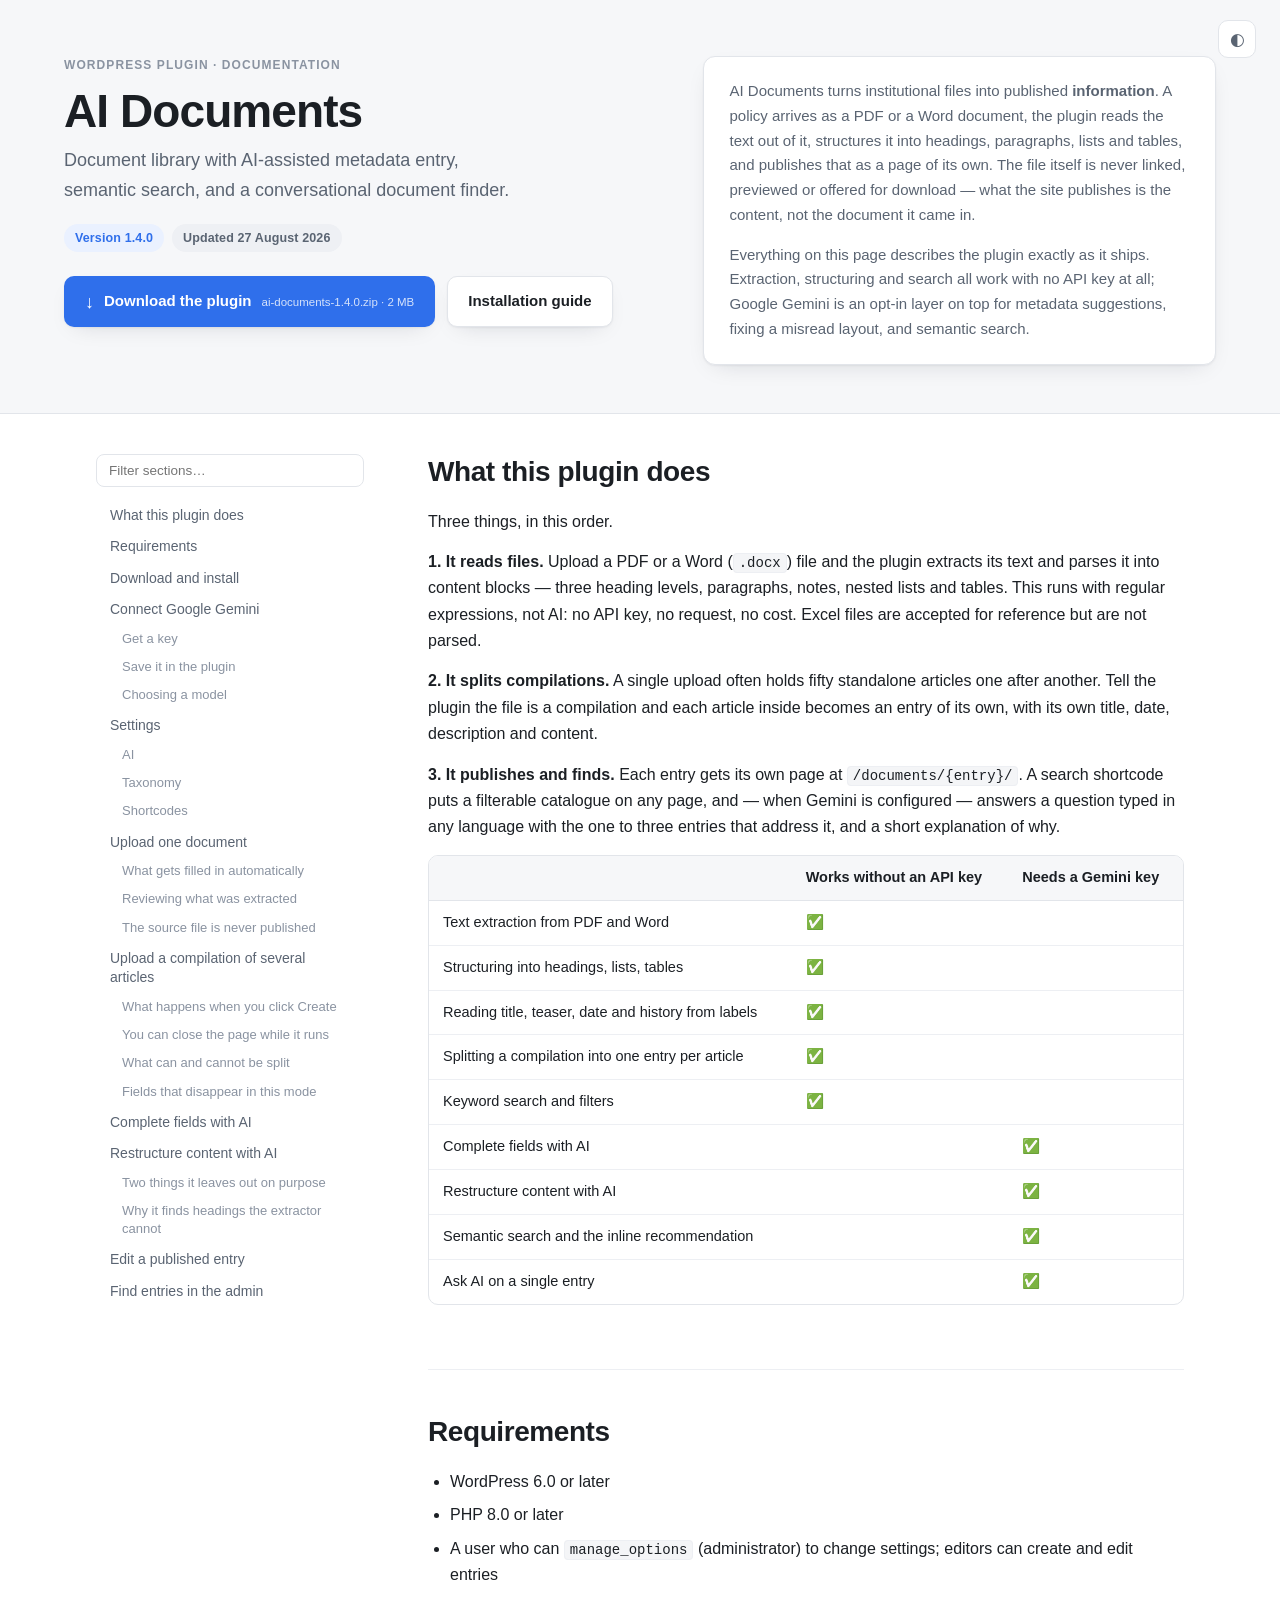
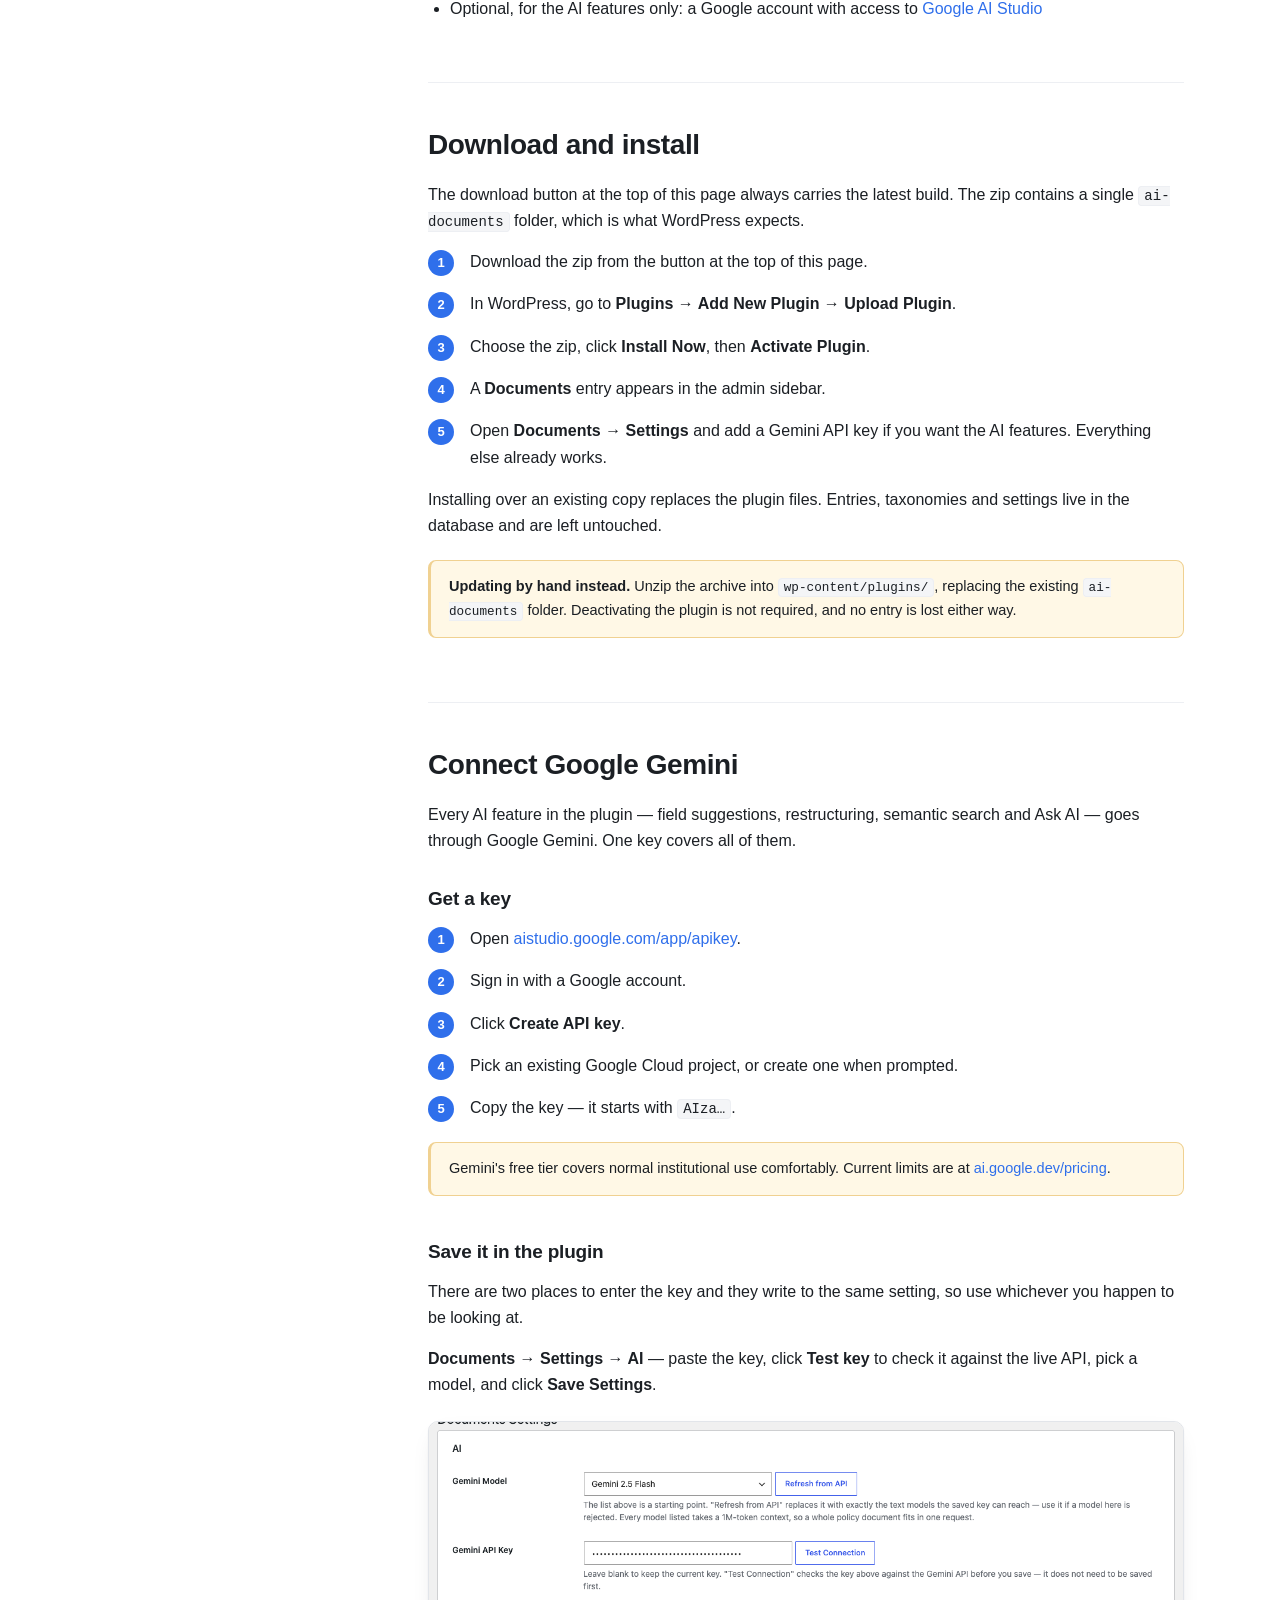
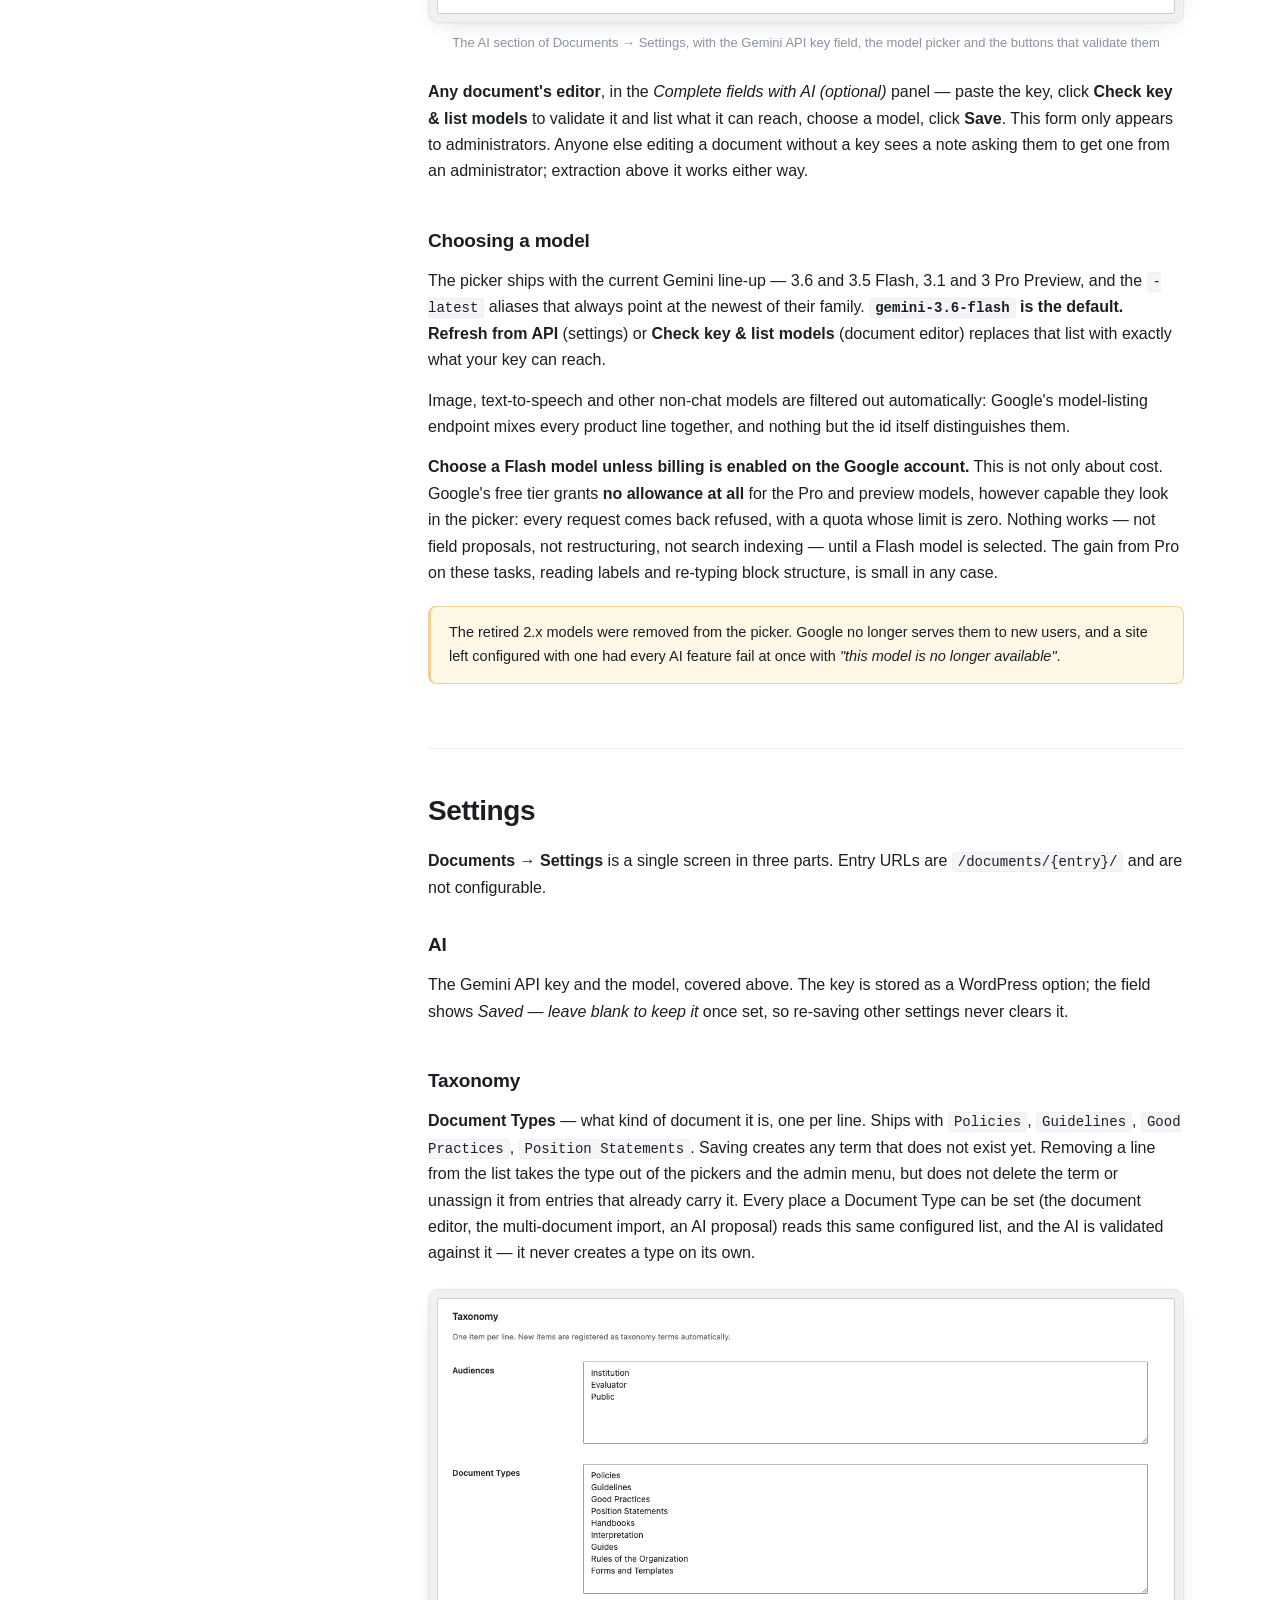
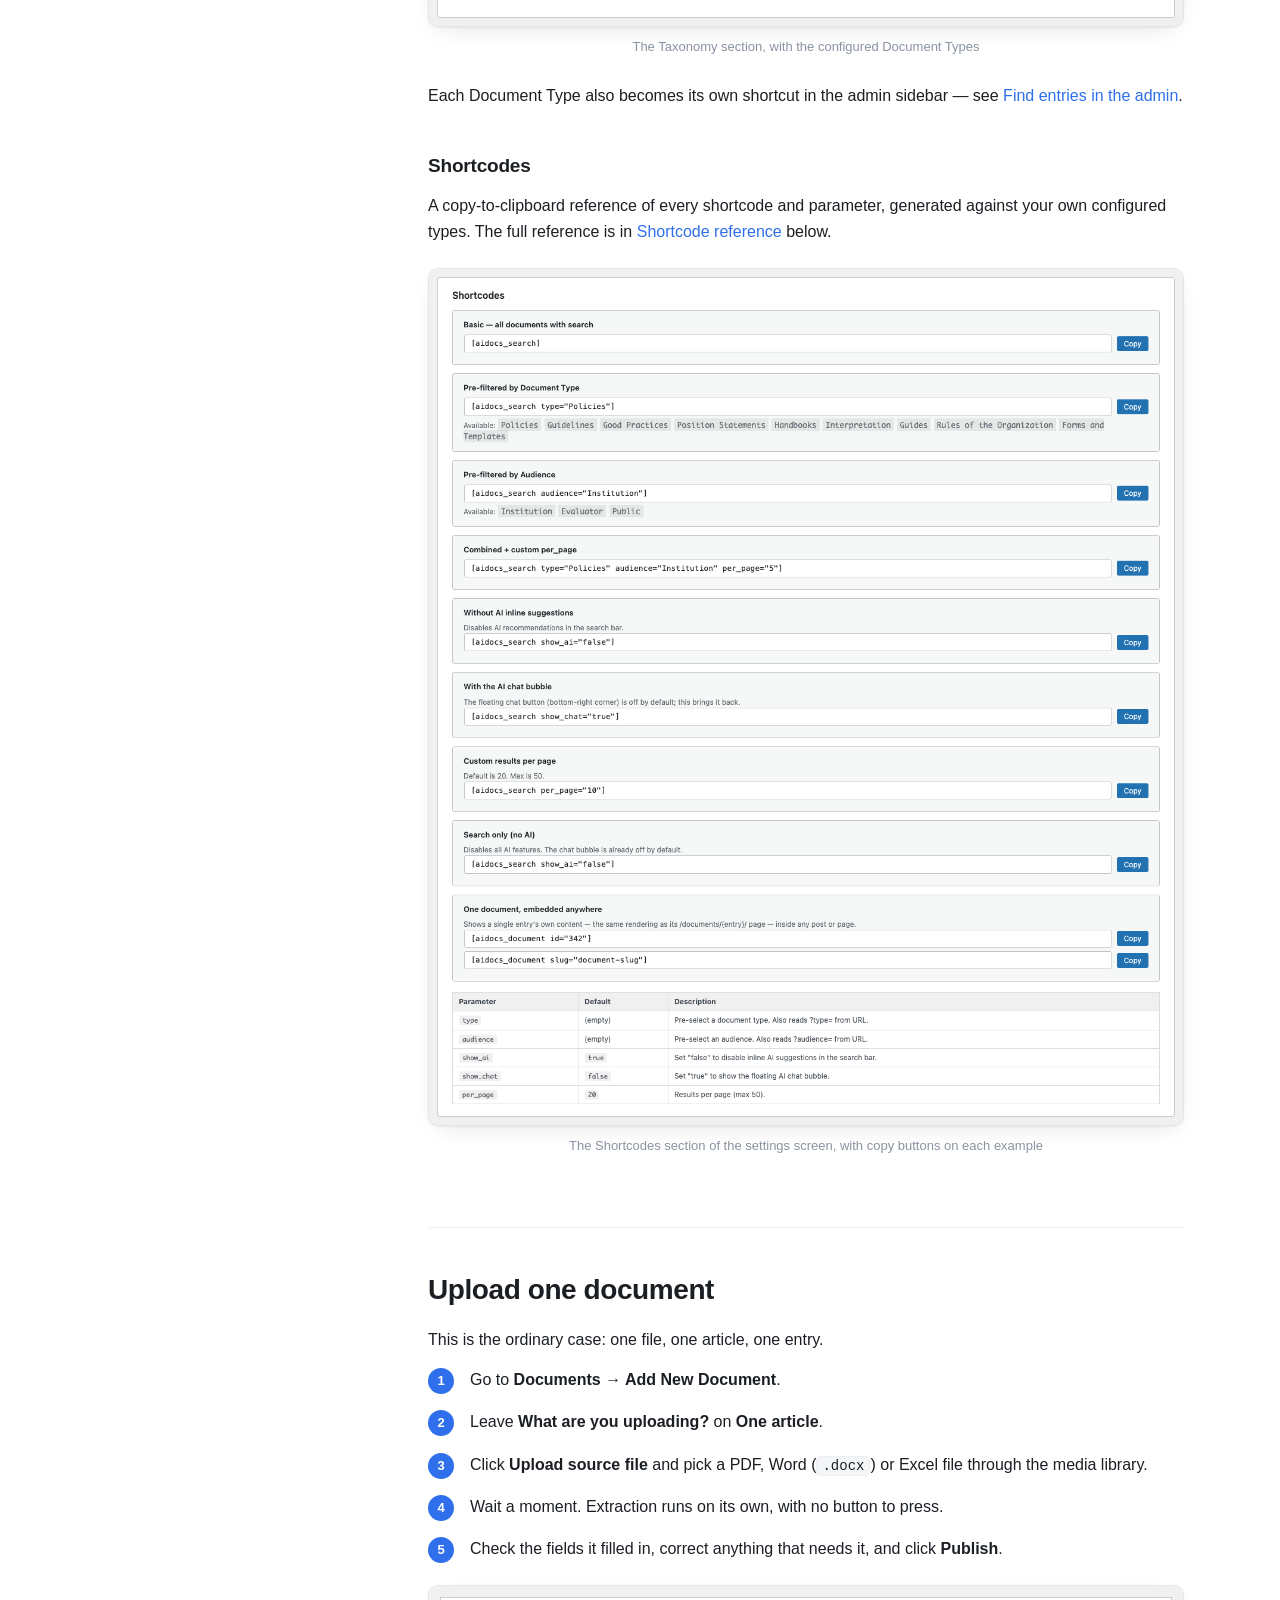
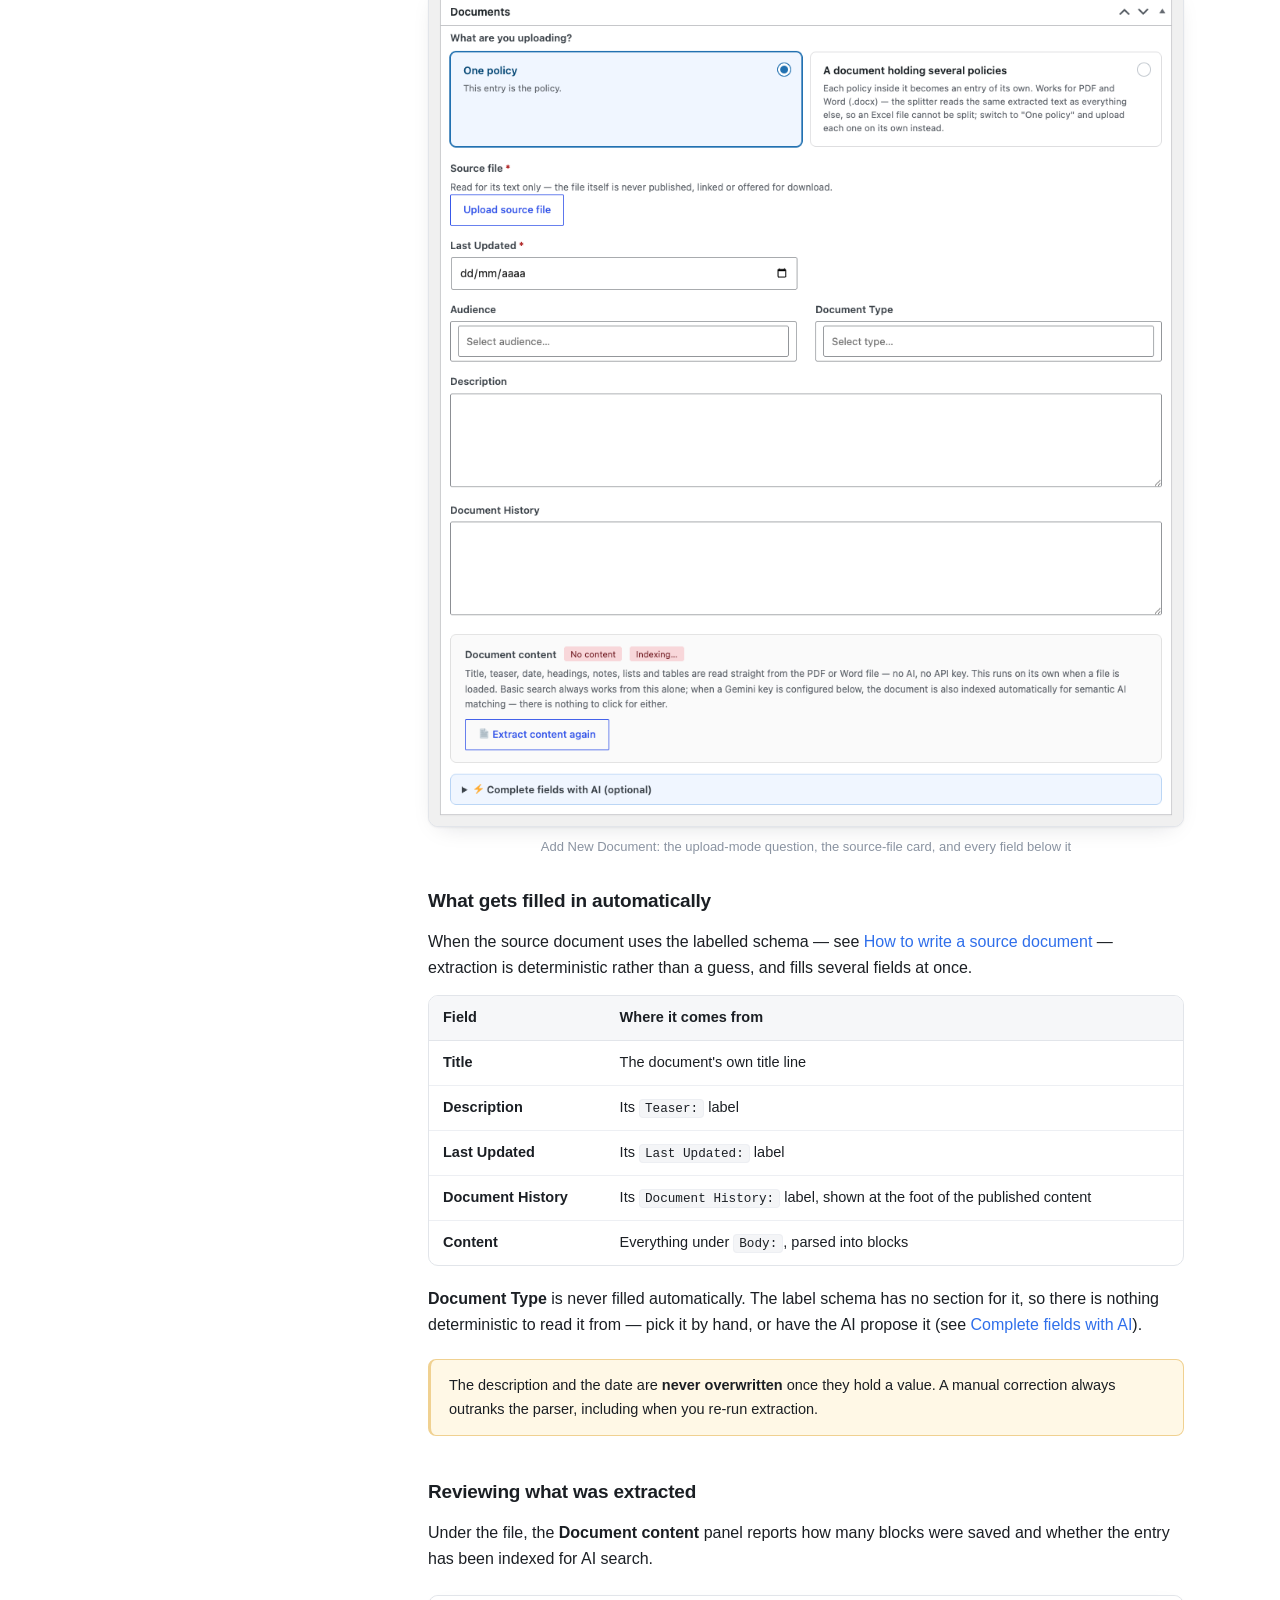
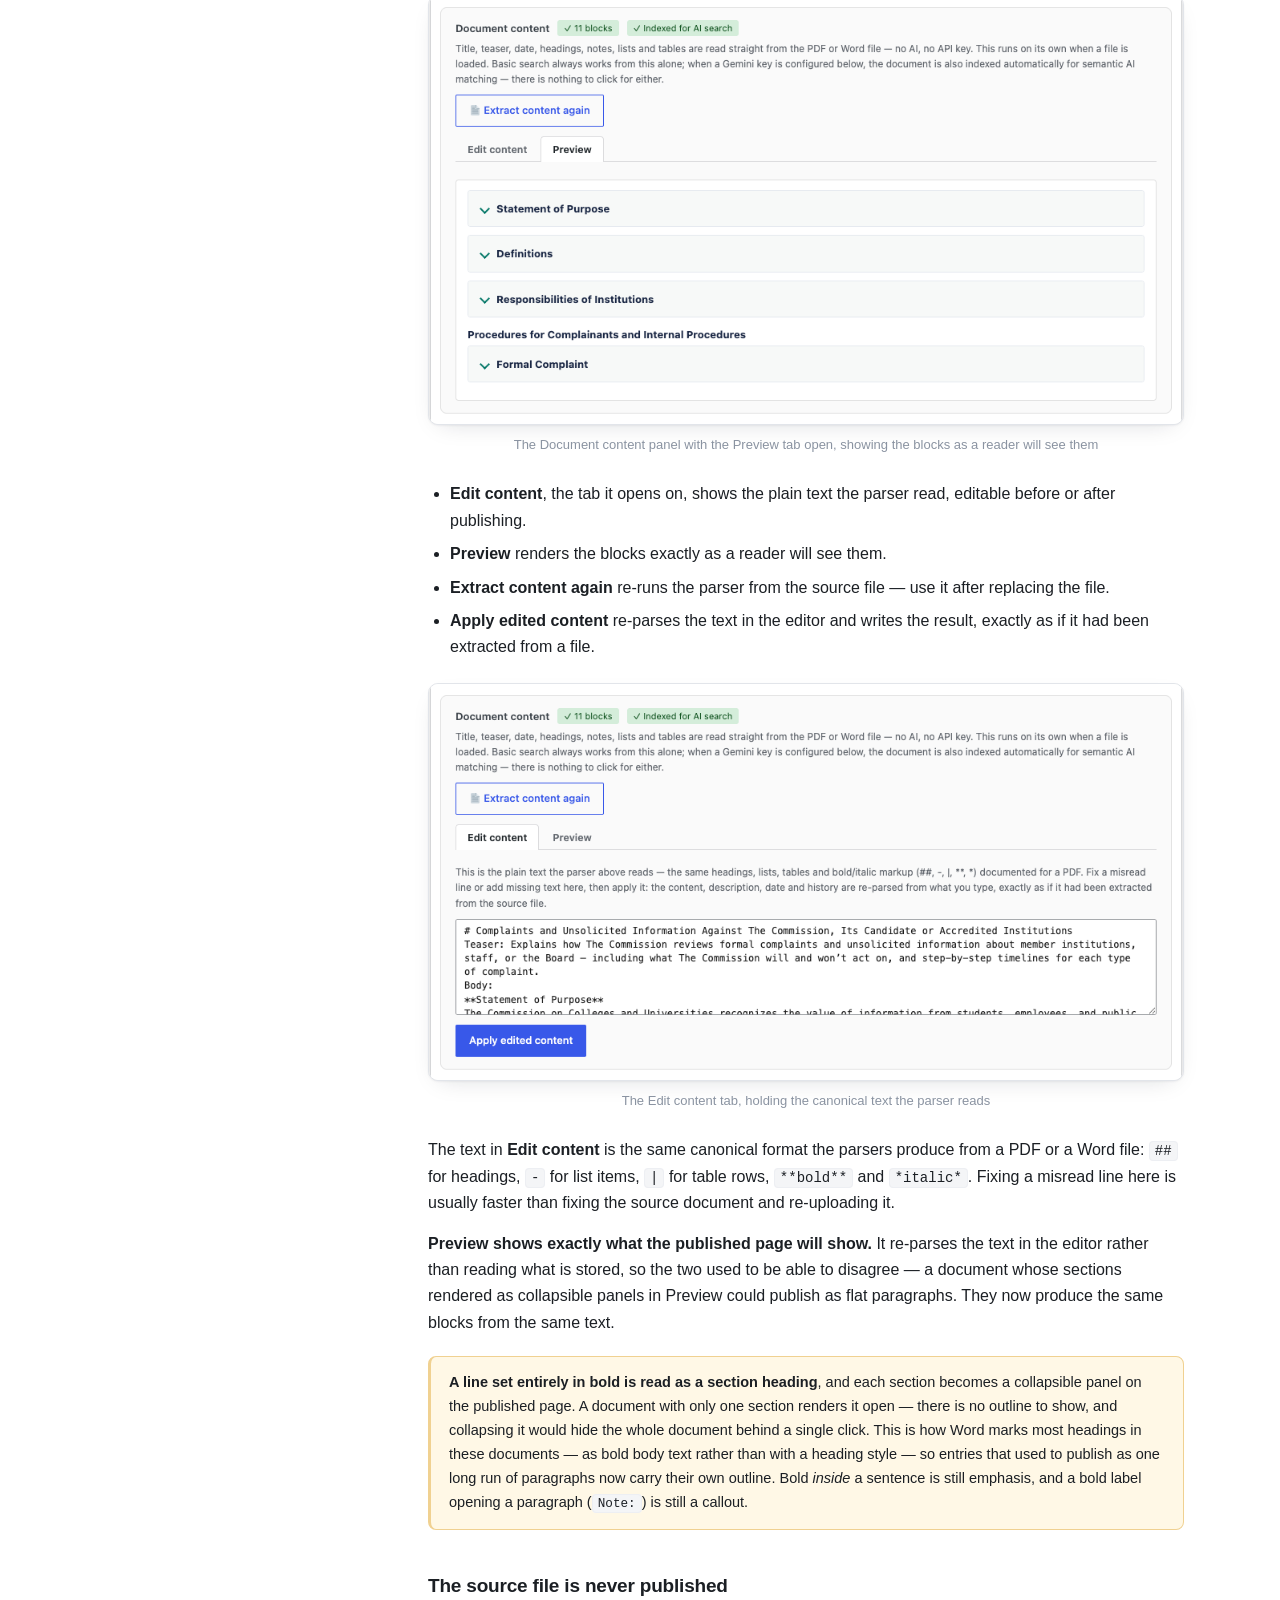
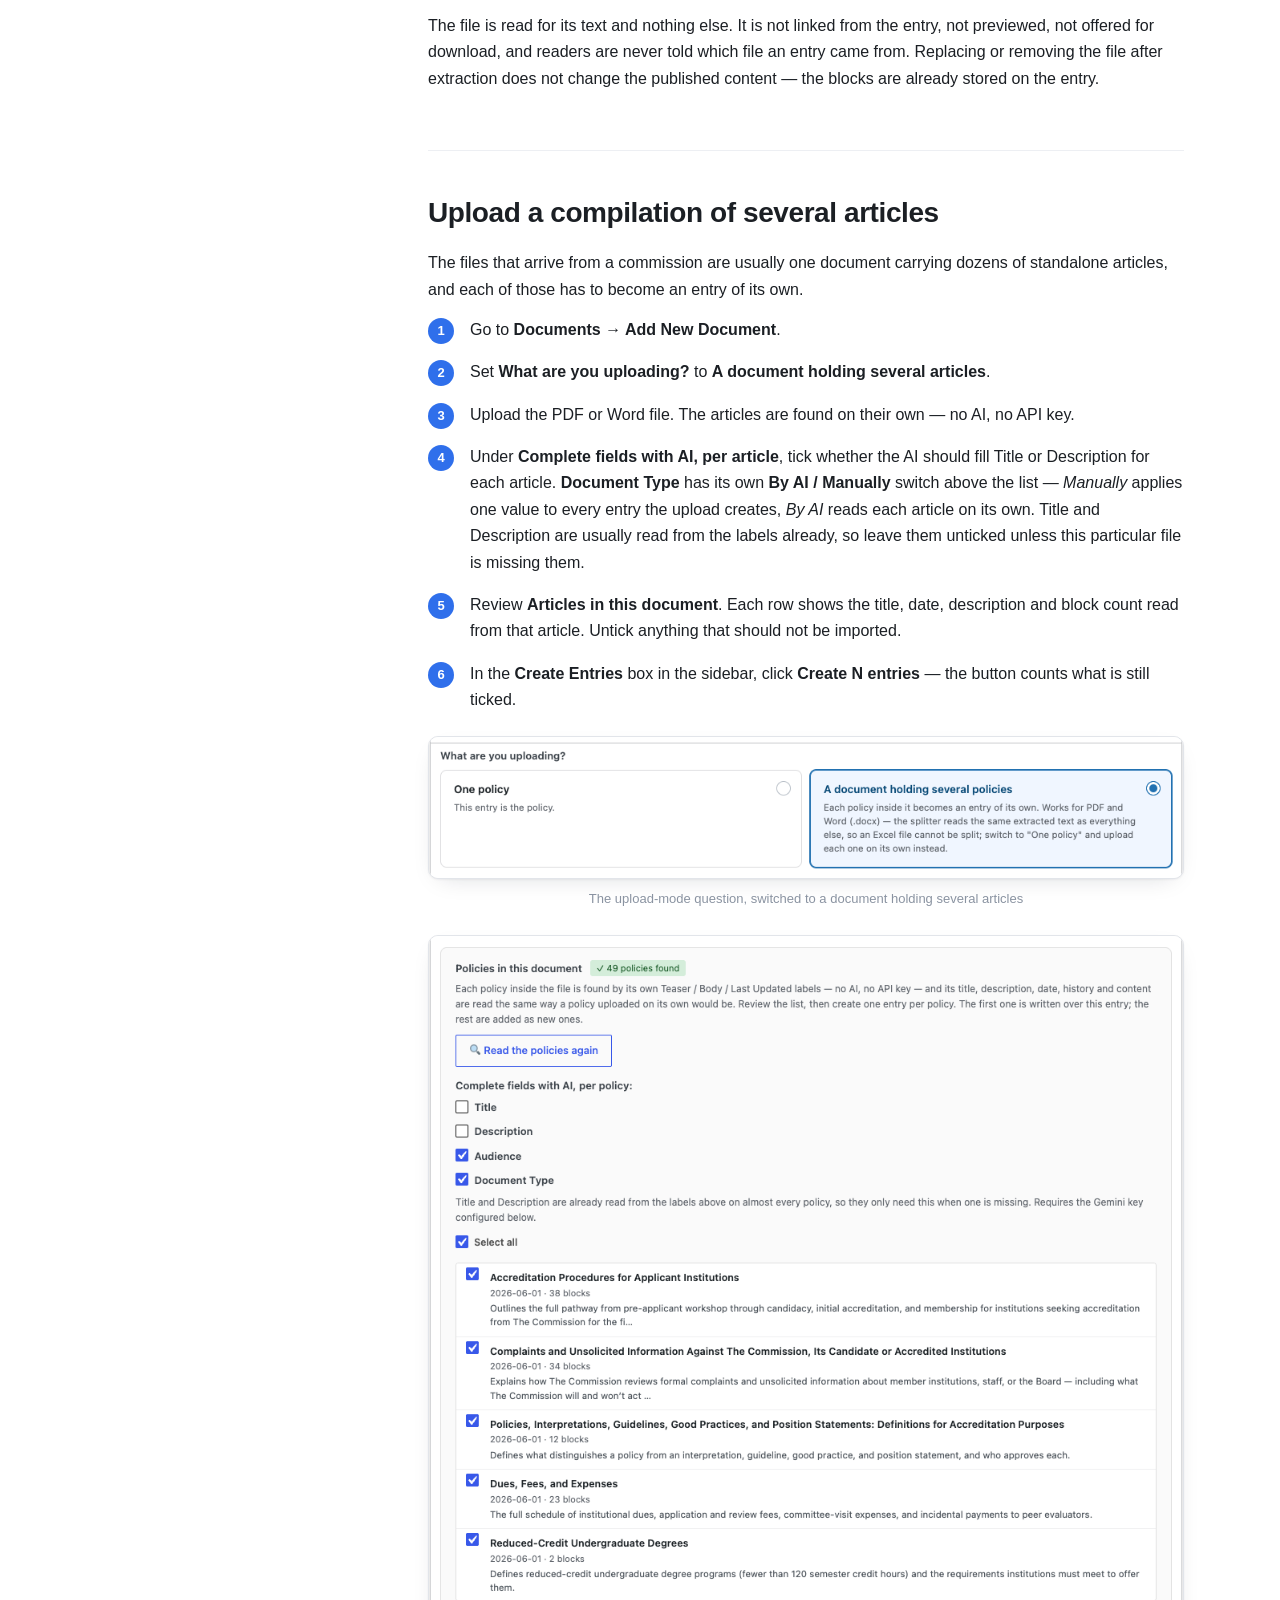
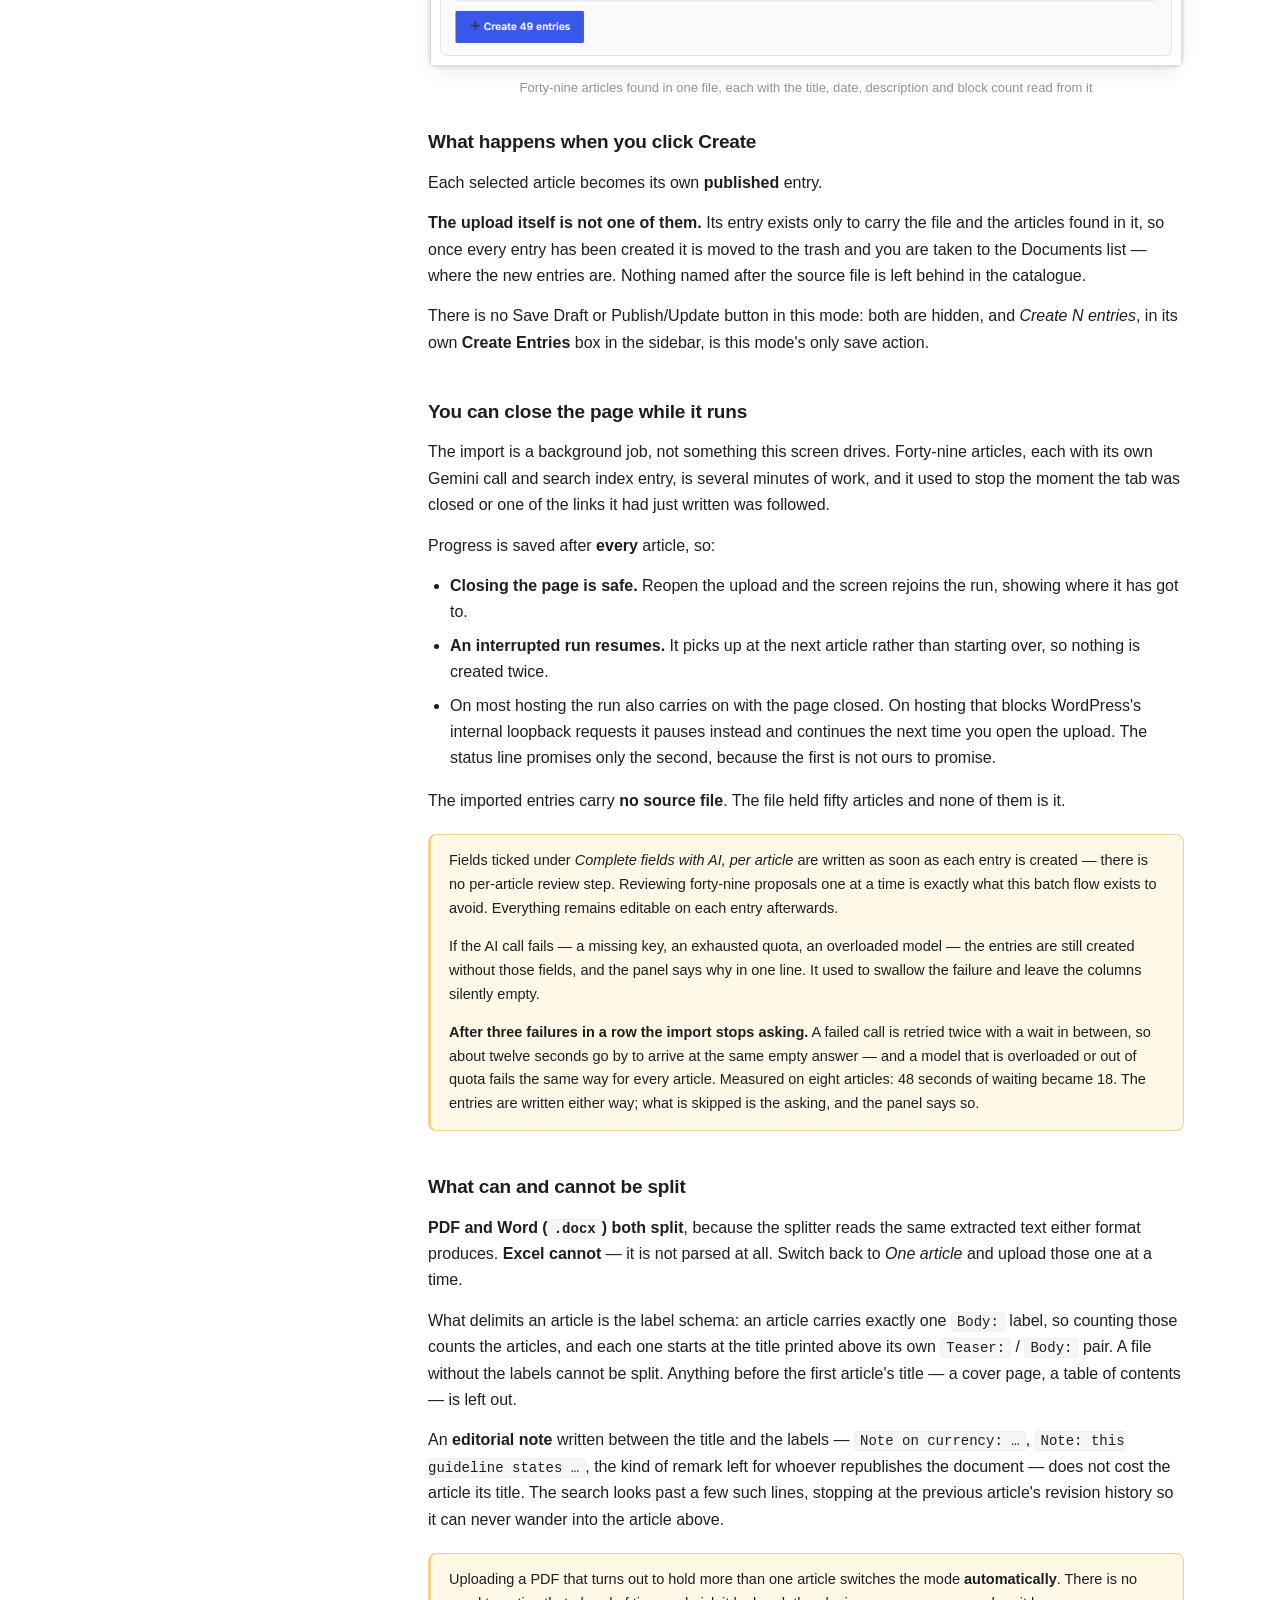
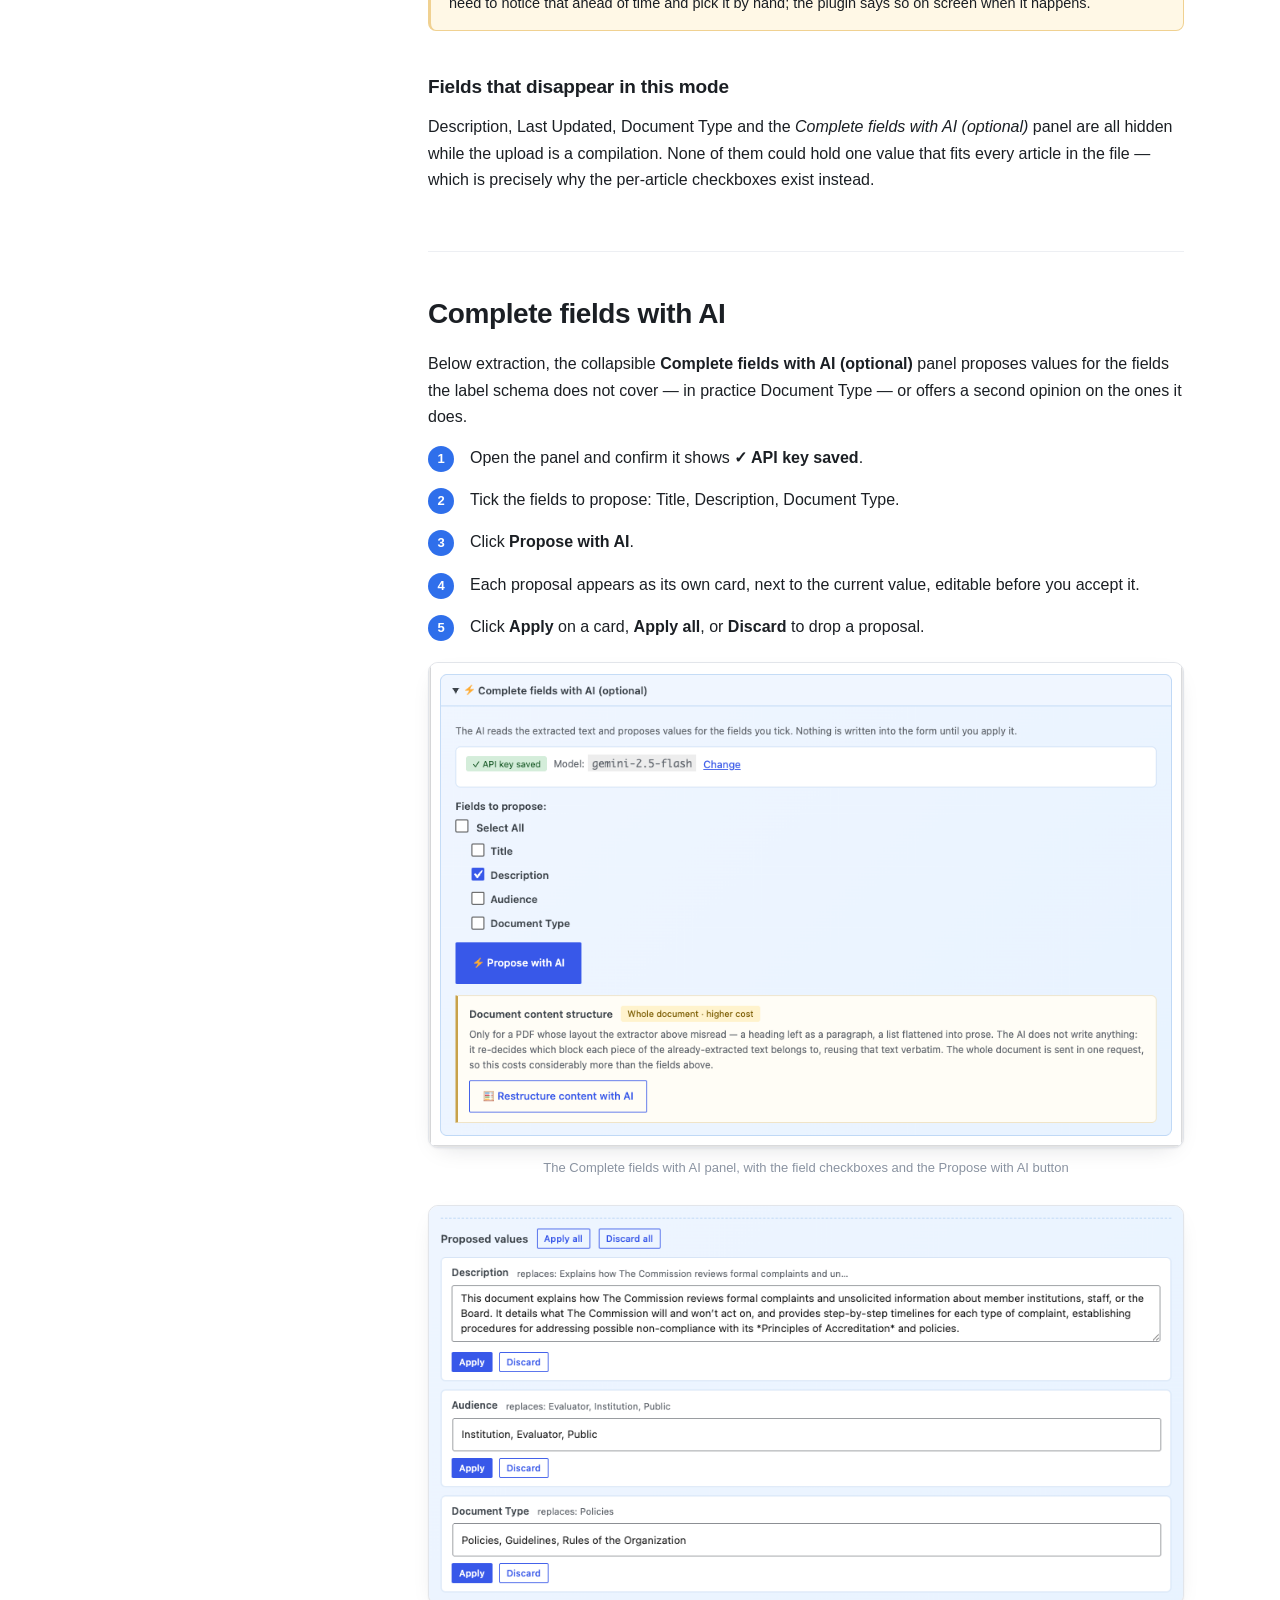
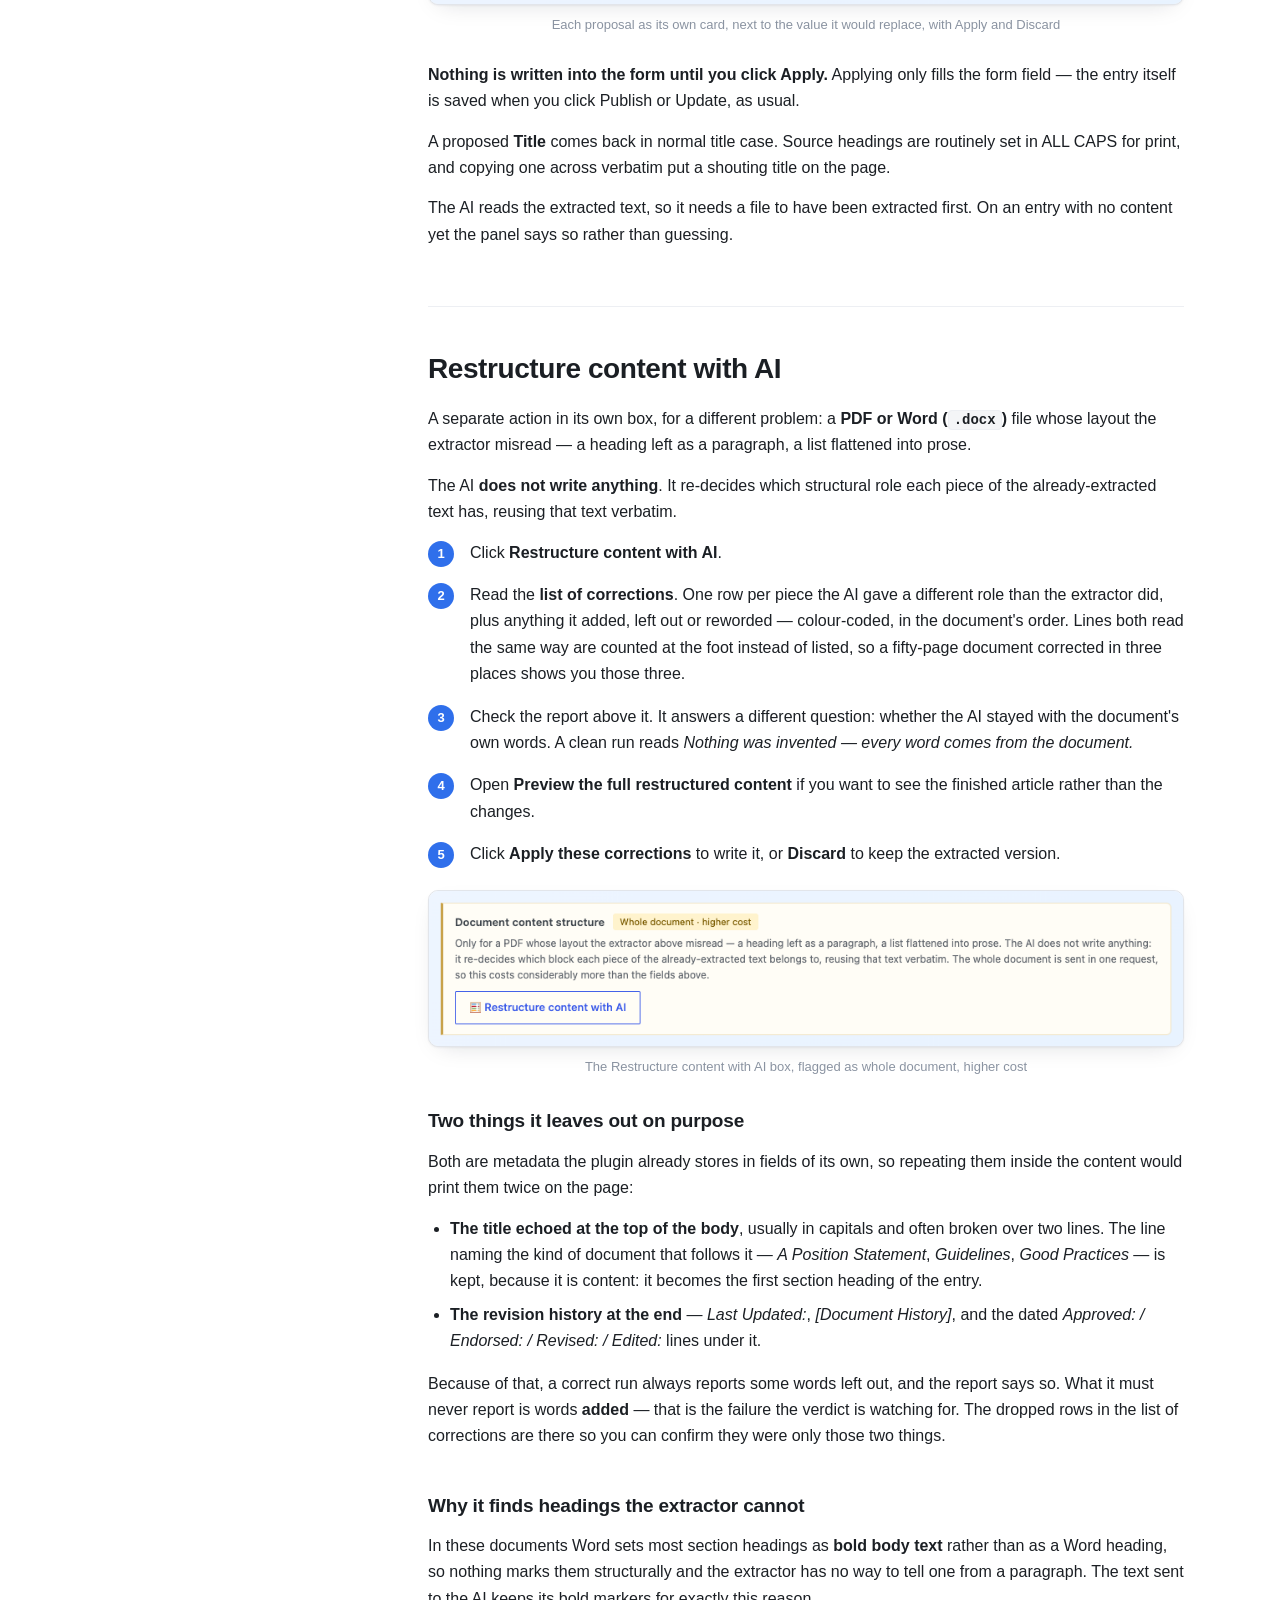
==== plugins/ai-documents/docs/index.html @ 435de709 "Move Documents into plugins/, and carry links through the whole pipeline The plugin's files move fro" ====
<!DOCTYPE html>
<html lang="en">
<head>
<meta charset="utf-8">
<meta name="viewport" content="width=device-width, initial-scale=1">
<title>AI Documents — user manual — AI Documents 1.4.0</title>
<meta name="description" content="Document library with AI-assisted metadata entry, semantic search, and a conversational document finder.">
<meta name="generator" content="tools/build-docs.php">
<link rel="icon" href="data:image/svg+xml,<svg xmlns='http://www.w3.org/2000/svg' viewBox='0 0 32 32'><rect width='32' height='32' rx='7' fill='%232f6feb'/><path d='M9 8h9l5 5v11a2 2 0 0 1-2 2H9a2 2 0 0 1-2-2V10a2 2 0 0 1 2-2z' fill='white'/><path d='M18 8v5h5' fill='%23c7dbff'/></svg>">
<link rel="stylesheet" href="assets/docs.css">
</head>
<body>

<a class="aidoc-skip" href="#content">Skip to content</a>

<header class="aidoc-hero">
  <div class="aidoc-hero-inner">
    <div class="aidoc-hero-text">
      <p class="aidoc-eyebrow">WordPress plugin · Documentation</p>
      <h1>AI Documents</h1>
      <p class="aidoc-lede">Document library with AI-assisted metadata entry, semantic search, and a conversational document finder.</p>
      <p class="aidoc-meta">
        <span class="aidoc-chip">Version 1.4.0</span>
        <span class="aidoc-chip aidoc-chip-quiet">Updated 27 August 2026</span>
      </p>
      <div class="aidoc-hero-actions">
        <a class="aidoc-btn aidoc-btn-primary" href="downloads/ai-documents-1.4.0.zip" download><span class="aidoc-btn-icon">↓</span> Download the plugin<small>ai-documents-1.4.0.zip · 2 MB</small></a>
        <a class="aidoc-btn" href="#installation">Installation guide</a>
      </div>
    </div>
    <div class="aidoc-hero-intro"><p>AI Documents turns institutional files into published <strong>information</strong>. A policy arrives as a PDF or a Word document, the plugin reads the text out of it, structures it into headings, paragraphs, lists and tables, and publishes that as a page of its own. The file itself is never linked, previewed or offered for download — what the site publishes is the content, not the document it came in.</p>
<p>Everything on this page describes the plugin exactly as it ships. Extraction, structuring and search all work with no API key at all; Google Gemini is an opt-in layer on top for metadata suggestions, fixing a misread layout, and semantic search.</p>
</div>
  </div>
  <button class="aidoc-theme" type="button" aria-label="Toggle dark mode" title="Toggle dark mode">◐</button>
</header>

<div class="aidoc-layout">
  <aside class="aidoc-sidebar">
    <nav aria-label="Contents">
      <input class="aidoc-filter" type="search" placeholder="Filter sections…" aria-label="Filter sections">
      <ul class="aidoc-nav"><li><a href="#what-this-plugin-does">What this plugin does</a></li>
<li><a href="#requirements">Requirements</a></li>
<li><a href="#download-and-install">Download and install</a></li>
<li><a href="#connect-google-gemini">Connect Google Gemini</a><ul><li><a href="#get-a-key">Get a key</a></li><li><a href="#save-it-in-the-plugin">Save it in the plugin</a></li><li><a href="#choosing-a-model">Choosing a model</a></li></ul></li>
<li><a href="#settings">Settings</a><ul><li><a href="#ai">AI</a></li><li><a href="#taxonomy">Taxonomy</a></li><li><a href="#shortcodes">Shortcodes</a></li></ul></li>
<li><a href="#upload-one-document">Upload one document</a><ul><li><a href="#what-gets-filled-in-automatically">What gets filled in automatically</a></li><li><a href="#reviewing-what-was-extracted">Reviewing what was extracted</a></li><li><a href="#the-source-file-is-never-published">The source file is never published</a></li></ul></li>
<li><a href="#upload-a-compilation-of-several-articles">Upload a compilation of several articles</a><ul><li><a href="#what-happens-when-you-click-create">What happens when you click Create</a></li><li><a href="#you-can-close-the-page-while-it-runs">You can close the page while it runs</a></li><li><a href="#what-can-and-cannot-be-split">What can and cannot be split</a></li><li><a href="#fields-that-disappear-in-this-mode">Fields that disappear in this mode</a></li></ul></li>
<li><a href="#complete-fields-with-ai">Complete fields with AI</a></li>
<li><a href="#restructure-content-with-ai">Restructure content with AI</a><ul><li><a href="#two-things-it-leaves-out-on-purpose">Two things it leaves out on purpose</a></li><li><a href="#why-it-finds-headings-the-extractor-cannot">Why it finds headings the extractor cannot</a></li></ul></li>
<li><a href="#edit-a-published-entry">Edit a published entry</a></li>
<li><a href="#find-entries-in-the-admin">Find entries in the admin</a></li>
<li><a href="#what-readers-see">What readers see</a><ul><li><a href="#the-entry-page">The entry page</a></li><li><a href="#the-search-page">The search page</a></li></ul></li>
<li><a href="#shortcode-reference">Shortcode reference</a><ul><li><a href="#aidocs-search-the-catalogue"><code>[aidocs_search]</code> — the catalogue</a></li><li><a href="#aidocs-document-one-entry-embedded"><code>[aidocs_document]</code> — one entry, embedded</a></li><li><a href="#using-them-in-the-block-editor">Using them in the block editor</a></li></ul></li>
<li><a href="#how-to-write-a-source-document">How to write a source document</a><ul><li><a href="#for-a-compilation">For a compilation</a></li><li><a href="#how-reliable-this-is">How reliable this is</a></li><li><a href="#without-the-labels">Without the labels</a></li></ul></li>
<li><a href="#troubleshooting">Troubleshooting</a></li>
<li><a href="#keeping-this-documentation-up-to-date">Keeping this documentation up to date</a></li>
</ul>
    </nav>
  </aside>

  <main class="aidoc-main" id="content"><section class="aidoc-section" id="what-this-plugin-does">
<h2>What this plugin does</h2>
<p>Three things, in this order.</p>
<p><strong>1. It reads files.</strong> Upload a PDF or a Word (<code>.docx</code>) file and the plugin extracts its text and parses it into content blocks — three heading levels, paragraphs, notes, nested lists and tables. This runs with regular expressions, not AI: no API key, no request, no cost. Excel files are accepted for reference but are not parsed.</p>
<p><strong>2. It splits compilations.</strong> A single upload often holds fifty standalone articles one after another. Tell the plugin the file is a compilation and each article inside becomes an entry of its own, with its own title, date, description and content.</p>
<p><strong>3. It publishes and finds.</strong> Each entry gets its own page at <code>/documents/{entry}/</code>. A search shortcode puts a filterable catalogue on any page, and — when Gemini is configured — answers a question typed in any language with the one to three entries that address it, and a short explanation of why.</p>
<div class="aidoc-table-wrap"><table>
<thead><tr><th></th><th>Works without an API key</th><th>Needs a Gemini key</th></tr></thead>
<tbody>
<tr><td>Text extraction from PDF and Word</td><td>✅</td><td></td></tr>
<tr><td>Structuring into headings, lists, tables</td><td>✅</td><td></td></tr>
<tr><td>Reading title, teaser, date and history from labels</td><td>✅</td><td></td></tr>
<tr><td>Splitting a compilation into one entry per article</td><td>✅</td><td></td></tr>
<tr><td>Keyword search and filters</td><td>✅</td><td></td></tr>
<tr><td>Complete fields with AI</td><td></td><td>✅</td></tr>
<tr><td>Restructure content with AI</td><td></td><td>✅</td></tr>
<tr><td>Semantic search and the inline recommendation</td><td></td><td>✅</td></tr>
<tr><td>Ask AI on a single entry</td><td></td><td>✅</td></tr>
</tbody></table></div>
</section>
<section class="aidoc-section" id="requirements">
<h2>Requirements</h2>
<ul>
<li>WordPress 6.0 or later</li>
<li>PHP 8.0 or later</li>
<li>A user who can <code>manage_options</code> (administrator) to change settings; editors can create and edit entries</li>
<li>Optional, for the AI features only: a Google account with access to <a href="https://aistudio.google.com/" target="_blank" rel="noopener">Google AI Studio</a></li>
</ul>
</section>
<section class="aidoc-section" id="download-and-install">
<h2>Download and install</h2>
<p>The download button at the top of this page always carries the latest build. The zip contains a single <code>ai-documents</code> folder, which is what WordPress expects.</p>
<ol class="aidoc-steps">
<li>Download the zip from the button at the top of this page.</li>
<li>In WordPress, go to <strong>Plugins → Add New Plugin → Upload Plugin</strong>.</li>
<li>Choose the zip, click <strong>Install Now</strong>, then <strong>Activate Plugin</strong>.</li>
<li>A <strong>Documents</strong> entry appears in the admin sidebar.</li>
<li>Open <strong>Documents → Settings</strong> and add a Gemini API key if you want the AI features. Everything else already works.</li>
</ol>
<p>Installing over an existing copy replaces the plugin files. Entries, taxonomies and settings live in the database and are left untouched.</p>
<blockquote class="aidoc-note"><p><strong>Updating by hand instead.</strong> Unzip the archive into <code>wp-content/plugins/</code>, replacing the existing <code>ai-documents</code> folder. Deactivating the plugin is not required, and no entry is lost either way.</p>
</blockquote>
</section>
<section class="aidoc-section" id="connect-google-gemini">
<h2>Connect Google Gemini</h2>
<p>Every AI feature in the plugin — field suggestions, restructuring, semantic search and Ask AI — goes through Google Gemini. One key covers all of them.</p>
<h3 id="get-a-key">Get a key</h3>
<ol class="aidoc-steps">
<li>Open <a href="https://aistudio.google.com/app/apikey" target="_blank" rel="noopener">aistudio.google.com/app/apikey</a>.</li>
<li>Sign in with a Google account.</li>
<li>Click <strong>Create API key</strong>.</li>
<li>Pick an existing Google Cloud project, or create one when prompted.</li>
<li>Copy the key — it starts with <code>AIza…</code>.</li>
</ol>
<blockquote class="aidoc-note"><p>Gemini&#039;s free tier covers normal institutional use comfortably. Current limits are at <a href="https://ai.google.dev/pricing" target="_blank" rel="noopener">ai.google.dev/pricing</a>.</p>
</blockquote>
<h3 id="save-it-in-the-plugin">Save it in the plugin</h3>
<p>There are two places to enter the key and they write to the same setting, so use whichever you happen to be looking at.</p>
<p><strong>Documents → Settings → AI</strong> — paste the key, click <strong>Test key</strong> to check it against the live API, pick a model, and click <strong>Save Settings</strong>.</p>
<figure class="aidoc-shot"><img src="assets/screenshots/settings-ai.png" alt="The AI section of Documents → Settings, with the Gemini API key field, the model picker and the buttons that validate them" loading="lazy"><figcaption>The AI section of Documents → Settings, with the Gemini API key field, the model picker and the buttons that validate them</figcaption></figure>
<p><strong>Any document&#039;s editor</strong>, in the <em>Complete fields with AI (optional)</em> panel — paste the key, click <strong>Check key &amp; list models</strong> to validate it and list what it can reach, choose a model, click <strong>Save</strong>. This form only appears to administrators. Anyone else editing a document without a key sees a note asking them to get one from an administrator; extraction above it works either way.</p>
<h3 id="choosing-a-model">Choosing a model</h3>
<p>The picker ships with the current Gemini line-up — 3.6 and 3.5 Flash, 3.1 and 3 Pro Preview, and the <code>-latest</code> aliases that always point at the newest of their family. <strong><code>gemini-3.6-flash</code> is the default.</strong> <strong>Refresh from API</strong> (settings) or <strong>Check key &amp; list models</strong> (document editor) replaces that list with exactly what your key can reach.</p>
<p>Image, text-to-speech and other non-chat models are filtered out automatically: Google&#039;s model-listing endpoint mixes every product line together, and nothing but the id itself distinguishes them.</p>
<p><strong>Choose a Flash model unless billing is enabled on the Google account.</strong> This is not only about cost. Google&#039;s free tier grants <strong>no allowance at all</strong> for the Pro and preview models, however capable they look in the picker: every request comes back refused, with a quota whose limit is zero. Nothing works — not field proposals, not restructuring, not search indexing — until a Flash model is selected. The gain from Pro on these tasks, reading labels and re-typing block structure, is small in any case.</p>
<blockquote class="aidoc-note"><p>The retired 2.x models were removed from the picker. Google no longer serves them to new users, and a site left configured with one had every AI feature fail at once with <em>&quot;this model is no longer available&quot;</em>.</p>
</blockquote>
</section>
<section class="aidoc-section" id="settings">
<h2>Settings</h2>
<p><strong>Documents → Settings</strong> is a single screen in three parts. Entry URLs are <code>/documents/{entry}/</code> and are not configurable.</p>
<h3 id="ai">AI</h3>
<p>The Gemini API key and the model, covered above. The key is stored as a WordPress option; the field shows <em>Saved — leave blank to keep it</em> once set, so re-saving other settings never clears it.</p>
<h3 id="taxonomy">Taxonomy</h3>
<p><strong>Document Types</strong> — what kind of document it is, one per line. Ships with <code>Policies</code>, <code>Guidelines</code>, <code>Good Practices</code>, <code>Position Statements</code>. Saving creates any term that does not exist yet. Removing a line from the list takes the type out of the pickers and the admin menu, but does not delete the term or unassign it from entries that already carry it. Every place a Document Type can be set (the document editor, the multi-document import, an AI proposal) reads this same configured list, and the AI is validated against it — it never creates a type on its own.</p>
<figure class="aidoc-shot"><img src="assets/screenshots/settings-taxonomy.png" alt="The Taxonomy section, with the configured Document Types" loading="lazy"><figcaption>The Taxonomy section, with the configured Document Types</figcaption></figure>
<p>Each Document Type also becomes its own shortcut in the admin sidebar — see <a href="#find-entries-in-the-admin">Find entries in the admin</a>.</p>
<h3 id="shortcodes">Shortcodes</h3>
<p>A copy-to-clipboard reference of every shortcode and parameter, generated against your own configured types. The full reference is in <a href="#shortcode-reference">Shortcode reference</a> below.</p>
<figure class="aidoc-shot"><img src="assets/screenshots/settings-shortcodes.png" alt="The Shortcodes section of the settings screen, with copy buttons on each example" loading="lazy"><figcaption>The Shortcodes section of the settings screen, with copy buttons on each example</figcaption></figure>
</section>
<section class="aidoc-section" id="upload-one-document">
<h2>Upload one document</h2>
<p>This is the ordinary case: one file, one article, one entry.</p>
<ol class="aidoc-steps">
<li>Go to <strong>Documents → Add New Document</strong>.</li>
<li>Leave <strong>What are you uploading?</strong> on <strong>One article</strong>.</li>
<li>Click <strong>Upload source file</strong> and pick a PDF, Word (<code>.docx</code>) or Excel file through the media library.</li>
<li>Wait a moment. Extraction runs on its own, with no button to press.</li>
<li>Check the fields it filled in, correct anything that needs it, and click <strong>Publish</strong>.</li>
</ol>
<figure class="aidoc-shot"><img src="assets/screenshots/add-new.png" alt="Add New Document: the upload-mode question, the source-file card, and every field below it" loading="lazy"><figcaption>Add New Document: the upload-mode question, the source-file card, and every field below it</figcaption></figure>
<h3 id="what-gets-filled-in-automatically">What gets filled in automatically</h3>
<p>When the source document uses the labelled schema — see <a href="#how-to-write-a-source-document">How to write a source document</a> — extraction is deterministic rather than a guess, and fills several fields at once.</p>
<div class="aidoc-table-wrap"><table>
<thead><tr><th>Field</th><th>Where it comes from</th></tr></thead>
<tbody>
<tr><td><strong>Title</strong></td><td>The document&#039;s own title line</td></tr>
<tr><td><strong>Description</strong></td><td>Its <code>Teaser:</code> label</td></tr>
<tr><td><strong>Last Updated</strong></td><td>Its <code>Last Updated:</code> label</td></tr>
<tr><td><strong>Document History</strong></td><td>Its <code>Document History:</code> label, shown at the foot of the published content</td></tr>
<tr><td><strong>Content</strong></td><td>Everything under <code>Body:</code>, parsed into blocks</td></tr>
</tbody></table></div>
<p><strong>Document Type</strong> is never filled automatically. The label schema has no section for it, so there is nothing deterministic to read it from — pick it by hand, or have the AI propose it (see <a href="#complete-fields-with-ai">Complete fields with AI</a>).</p>
<blockquote class="aidoc-note"><p>The description and the date are <strong>never overwritten</strong> once they hold a value. A manual correction always outranks the parser, including when you re-run extraction.</p>
</blockquote>
<h3 id="reviewing-what-was-extracted">Reviewing what was extracted</h3>
<p>Under the file, the <strong>Document content</strong> panel reports how many blocks were saved and whether the entry has been indexed for AI search.</p>
<figure class="aidoc-shot"><img src="assets/screenshots/extracted-content.png" alt="The Document content panel with the Preview tab open, showing the blocks as a reader will see them" loading="lazy"><figcaption>The Document content panel with the Preview tab open, showing the blocks as a reader will see them</figcaption></figure>
<ul>
<li><strong>Edit content</strong>, the tab it opens on, shows the plain text the parser read, editable before or after publishing.</li>
<li><strong>Preview</strong> renders the blocks exactly as a reader will see them.</li>
<li><strong>Extract content again</strong> re-runs the parser from the source file — use it after replacing the file.</li>
<li><strong>Apply edited content</strong> re-parses the text in the editor and writes the result, exactly as if it had been extracted from a file.</li>
</ul>
<figure class="aidoc-shot"><img src="assets/screenshots/edit-extracted-content.png" alt="The Edit content tab, holding the canonical text the parser reads" loading="lazy"><figcaption>The Edit content tab, holding the canonical text the parser reads</figcaption></figure>
<p>The text in <strong>Edit content</strong> is the same canonical format the parsers produce from a PDF or a Word file: <code>##</code> for headings, <code>-</code> for list items, <code>|</code> for table rows, <code>**bold**</code> and <code>*italic*</code>. Fixing a misread line here is usually faster than fixing the source document and re-uploading it.</p>
<p><strong>Preview shows exactly what the published page will show.</strong> It re-parses the text in the editor rather than reading what is stored, so the two used to be able to disagree — a document whose sections rendered as collapsible panels in Preview could publish as flat paragraphs. They now produce the same blocks from the same text.</p>
<blockquote class="aidoc-note"><p><strong>A line set entirely in bold is read as a section heading</strong>, and each section becomes a collapsible panel on the published page. A document with only one section renders it open — there is no outline to show, and collapsing it would hide the whole document behind a single click. This is how Word marks most headings in these documents — as bold body text rather than with a heading style — so entries that used to publish as one long run of paragraphs now carry their own outline. Bold <em>inside</em> a sentence is still emphasis, and a bold label opening a paragraph (<code>Note:</code>) is still a callout.</p>
</blockquote>
<h3 id="the-source-file-is-never-published">The source file is never published</h3>
<p>The file is read for its text and nothing else. It is not linked from the entry, not previewed, not offered for download, and readers are never told which file an entry came from. Replacing or removing the file after extraction does not change the published content — the blocks are already stored on the entry.</p>
</section>
<section class="aidoc-section" id="upload-a-compilation-of-several-articles">
<h2>Upload a compilation of several articles</h2>
<p>The files that arrive from a commission are usually one document carrying dozens of standalone articles, and each of those has to become an entry of its own.</p>
<ol class="aidoc-steps">
<li>Go to <strong>Documents → Add New Document</strong>.</li>
<li>Set <strong>What are you uploading?</strong> to <strong>A document holding several articles</strong>.</li>
<li>Upload the PDF or Word file. The articles are found on their own — no AI, no API key.</li>
<li>Under <strong>Complete fields with AI, per article</strong>, tick whether the AI should fill Title or Description for each article. <strong>Document Type</strong> has its own <strong>By AI / Manually</strong> switch above the list — <em>Manually</em> applies one value to every entry the upload creates, <em>By AI</em> reads each article on its own. Title and Description are usually read from the labels already, so leave them unticked unless this particular file is missing them.</li>
<li>Review <strong>Articles in this document</strong>. Each row shows the title, date, description and block count read from that article. Untick anything that should not be imported.</li>
<li>In the <strong>Create Entries</strong> box in the sidebar, click <strong>Create N entries</strong> — the button counts what is still ticked.</li>
</ol>
<figure class="aidoc-shot"><img src="assets/screenshots/compilation-mode.png" alt="The upload-mode question, switched to a document holding several articles" loading="lazy"><figcaption>The upload-mode question, switched to a document holding several articles</figcaption></figure>
<figure class="aidoc-shot"><img src="assets/screenshots/compilation-policies.png" alt="Forty-nine articles found in one file, each with the title, date, description and block count read from it" loading="lazy"><figcaption>Forty-nine articles found in one file, each with the title, date, description and block count read from it</figcaption></figure>
<h3 id="what-happens-when-you-click-create">What happens when you click Create</h3>
<p>Each selected article becomes its own <strong>published</strong> entry.</p>
<p><strong>The upload itself is not one of them.</strong> Its entry exists only to carry the file and the articles found in it, so once every entry has been created it is moved to the trash and you are taken to the Documents list — where the new entries are. Nothing named after the source file is left behind in the catalogue.</p>
<p>There is no Save Draft or Publish/Update button in this mode: both are hidden, and <em>Create N entries</em>, in its own <strong>Create Entries</strong> box in the sidebar, is this mode&#039;s only save action.</p>
<h3 id="you-can-close-the-page-while-it-runs">You can close the page while it runs</h3>
<p>The import is a background job, not something this screen drives. Forty-nine articles, each with its own Gemini call and search index entry, is several minutes of work, and it used to stop the moment the tab was closed or one of the links it had just written was followed.</p>
<p>Progress is saved after <strong>every</strong> article, so:</p>
<ul>
<li><strong>Closing the page is safe.</strong> Reopen the upload and the screen rejoins the run, showing where it has got to.</li>
<li><strong>An interrupted run resumes.</strong> It picks up at the next article rather than starting over, so nothing is created twice.</li>
<li>On most hosting the run also carries on with the page closed. On hosting that blocks WordPress&#039;s internal loopback requests it pauses instead and continues the next time you open the upload. The status line promises only the second, because the first is not ours to promise.</li>
</ul>
<p>The imported entries carry <strong>no source file</strong>. The file held fifty articles and none of them is it.</p>
<blockquote class="aidoc-note"><p>Fields ticked under <em>Complete fields with AI, per article</em> are written as soon as each entry is created — there is no per-article review step. Reviewing forty-nine proposals one at a time is exactly what this batch flow exists to avoid. Everything remains editable on each entry afterwards.</p>
<p>If the AI call fails — a missing key, an exhausted quota, an overloaded model — the entries are still created without those fields, and the panel says why in one line. It used to swallow the failure and leave the columns silently empty.</p>
<p><strong>After three failures in a row the import stops asking.</strong> A failed call is retried twice with a wait in between, so about twelve seconds go by to arrive at the same empty answer — and a model that is overloaded or out of quota fails the same way for every article. Measured on eight articles: 48 seconds of waiting became 18. The entries are written either way; what is skipped is the asking, and the panel says so.</p>
</blockquote>
<h3 id="what-can-and-cannot-be-split">What can and cannot be split</h3>
<p><strong>PDF and Word (<code>.docx</code>) both split</strong>, because the splitter reads the same extracted text either format produces. <strong>Excel cannot</strong> — it is not parsed at all. Switch back to <em>One article</em> and upload those one at a time.</p>
<p>What delimits an article is the label schema: an article carries exactly one <code>Body:</code> label, so counting those counts the articles, and each one starts at the title printed above its own <code>Teaser:</code> / <code>Body:</code> pair. A file without the labels cannot be split. Anything before the first article&#039;s title — a cover page, a table of contents — is left out.</p>
<p>An <strong>editorial note</strong> written between the title and the labels — <code>Note on currency: …</code>, <code>Note: this guideline states …</code>, the kind of remark left for whoever republishes the document — does not cost the article its title. The search looks past a few such lines, stopping at the previous article&#039;s revision history so it can never wander into the article above.</p>
<blockquote class="aidoc-note"><p>Uploading a PDF that turns out to hold more than one article switches the mode <strong>automatically</strong>. There is no need to notice that ahead of time and pick it by hand; the plugin says so on screen when it happens.</p>
</blockquote>
<h3 id="fields-that-disappear-in-this-mode">Fields that disappear in this mode</h3>
<p>Description, Last Updated, Document Type and the <em>Complete fields with AI (optional)</em> panel are all hidden while the upload is a compilation. None of them could hold one value that fits every article in the file — which is precisely why the per-article checkboxes exist instead.</p>
</section>
<section class="aidoc-section" id="complete-fields-with-ai">
<h2>Complete fields with AI</h2>
<p>Below extraction, the collapsible <strong>Complete fields with AI (optional)</strong> panel proposes values for the fields the label schema does not cover — in practice Document Type — or offers a second opinion on the ones it does.</p>
<ol class="aidoc-steps">
<li>Open the panel and confirm it shows <strong>✓ API key saved</strong>.</li>
<li>Tick the fields to propose: Title, Description, Document Type.</li>
<li>Click <strong>Propose with AI</strong>.</li>
<li>Each proposal appears as its own card, next to the current value, editable before you accept it.</li>
<li>Click <strong>Apply</strong> on a card, <strong>Apply all</strong>, or <strong>Discard</strong> to drop a proposal.</li>
</ol>
<figure class="aidoc-shot"><img src="assets/screenshots/ai-fields-panel.png" alt="The Complete fields with AI panel, with the field checkboxes and the Propose with AI button" loading="lazy"><figcaption>The Complete fields with AI panel, with the field checkboxes and the Propose with AI button</figcaption></figure>
<figure class="aidoc-shot"><img src="assets/screenshots/ai-proposals.png" alt="Each proposal as its own card, next to the value it would replace, with Apply and Discard" loading="lazy"><figcaption>Each proposal as its own card, next to the value it would replace, with Apply and Discard</figcaption></figure>
<p><strong>Nothing is written into the form until you click Apply.</strong> Applying only fills the form field — the entry itself is saved when you click Publish or Update, as usual.</p>
<p>A proposed <strong>Title</strong> comes back in normal title case. Source headings are routinely set in ALL CAPS for print, and copying one across verbatim put a shouting title on the page.</p>
<p>The AI reads the extracted text, so it needs a file to have been extracted first. On an entry with no content yet the panel says so rather than guessing.</p>
</section>
<section class="aidoc-section" id="restructure-content-with-ai">
<h2>Restructure content with AI</h2>
<p>A separate action in its own box, for a different problem: a <strong>PDF or Word (<code>.docx</code>)</strong> file whose layout the extractor misread — a heading left as a paragraph, a list flattened into prose.</p>
<p>The AI <strong>does not write anything</strong>. It re-decides which structural role each piece of the already-extracted text has, reusing that text verbatim.</p>
<ol class="aidoc-steps">
<li>Click <strong>Restructure content with AI</strong>.</li>
<li>Read the <strong>list of corrections</strong>. One row per piece the AI gave a different role than the extractor did, plus anything it added, left out or reworded — colour-coded, in the document&#039;s order. Lines both read the same way are counted at the foot instead of listed, so a fifty-page document corrected in three places shows you those three.</li>
<li>Check the report above it. It answers a different question: whether the AI stayed with the document&#039;s own words. A clean run reads <em>Nothing was invented — every word comes from the document.</em></li>
<li>Open <strong>Preview the full restructured content</strong> if you want to see the finished article rather than the changes.</li>
<li>Click <strong>Apply these corrections</strong> to write it, or <strong>Discard</strong> to keep the extracted version.</li>
</ol>
<figure class="aidoc-shot"><img src="assets/screenshots/ai-restructure.png" alt="The Restructure content with AI box, flagged as whole document, higher cost" loading="lazy"><figcaption>The Restructure content with AI box, flagged as whole document, higher cost</figcaption></figure>
<h3 id="two-things-it-leaves-out-on-purpose">Two things it leaves out on purpose</h3>
<p>Both are metadata the plugin already stores in fields of its own, so repeating them inside the content would print them twice on the page:</p>
<ul>
<li><strong>The title echoed at the top of the body</strong>, usually in capitals and often broken over two lines. The line naming the kind of document that follows it — <em>A Position Statement</em>, <em>Guidelines</em>, <em>Good Practices</em> — is kept, because it is content: it becomes the first section heading of the entry.</li>
<li><strong>The revision history at the end</strong> — <em>Last Updated:</em>, <em>[Document History]</em>, and the dated <em>Approved: / Endorsed: / Revised: / Edited:</em> lines under it.</li>
</ul>
<p>Because of that, a correct run always reports some words left out, and the report says so. What it must never report is words <strong>added</strong> — that is the failure the verdict is watching for. The dropped rows in the list of corrections are there so you can confirm they were only those two things.</p>
<h3 id="why-it-finds-headings-the-extractor-cannot">Why it finds headings the extractor cannot</h3>
<p>In these documents Word sets most section headings as <strong>bold body text</strong> rather than as a Word heading, so nothing marks them structurally and the extractor has no way to tell one from a paragraph. The text sent to the AI keeps its bold markers for exactly this reason.</p>
<p>Measured on the Commission&#039;s own compilations: an article the extractor returned with no headings at all came back with six sections and sixteen sub-sections, with nothing invented.</p>
<blockquote class="aidoc-note"><p>This sends the <strong>entire</strong> document in one request, so it costs measurably more than the field proposals above. Use it when the structure is wrong, not as a routine step. The panel is flagged <em>Whole document · higher cost</em> for that reason.</p>
</blockquote>
<p>Nothing is written to the entry until you choose to apply it.</p>
</section>
<section class="aidoc-section" id="edit-a-published-entry">
<h2>Edit a published entry</h2>
<p>Once an entry has content, its editor looks different from the Add New screen. The upload-mode question, the source-file card and the compilation panel are all gone — they only ever applied while the entry was being set up.</p>
<p>What is left is everything editable directly: Title, Last Updated, Document Type, Description, Document History, and the content itself through the same <strong>Document content</strong> panel described above.</p>
<figure class="aidoc-shot"><img src="assets/screenshots/edit-existing.png" alt="An existing entry open for editing, with every field directly editable" loading="lazy"><figcaption>An existing entry open for editing, with every field directly editable</figcaption></figure>
<p>To change the content of a published entry, use <strong>Edit content</strong> → <strong>Apply edited content</strong>. To rebuild it from a corrected source file, replace the file and use <strong>Extract content again</strong>.</p>
</section>
<section class="aidoc-section" id="find-entries-in-the-admin">
<h2>Find entries in the admin</h2>
<p><strong>Documents</strong> in the sidebar lists All Documents and Add New, then one shortcut per configured Document Type under a <strong>Browse by Type</strong> heading, then Settings and Documentation. Each type shortcut opens the ordinary Documents list, pre-filtered to that type.</p>
<figure class="aidoc-shot"><img src="assets/screenshots/admin-menu.png" alt="The Documents submenu, with the Browse by Type group between Add New and Settings" loading="lazy"><figcaption>The Documents submenu, with the Browse by Type group between Add New and Settings</figcaption></figure>
<p>The list itself also carries a <strong>Type</strong> dropdown next to the Published/Draft/Trash tabs and the search box. It is an independent filter, not a replacement for those: picking a type narrows whichever status tab or search is already active, the same way WordPress&#039;s own date filter does.</p>
<figure class="aidoc-shot"><img src="assets/screenshots/documents-list.png" alt="The Documents list, with the Type dropdown beside the status tabs" loading="lazy"><figcaption>The Documents list, with the Type dropdown beside the status tabs</figcaption></figure>
</section>
<section class="aidoc-section" id="what-readers-see">
<h2>What readers see</h2>
<h3 id="the-entry-page">The entry page</h3>
<p>Every entry has its own URL, <code>/documents/{entry}/</code>, rendered inside your theme&#039;s header and footer:</p>
<ul>
<li>a type tag, and the description</li>
<li>a metadata grid</li>
<li>a table of contents, when the content has more than one section</li>
<li>the content itself, as collapsible sections</li>
<li>the revision history</li>
<li>an <strong>Ask AI</strong> bar pinned to the bottom, when a Gemini key is configured, for questions about that one entry</li>
</ul>
<p>There is no download button and no file preview. The source file is not part of what a reader is offered.</p>
<figure class="aidoc-shot"><img src="assets/screenshots/frontend-single.png" alt="A published entry, with its tags, metadata grid, table of contents and collapsible content" loading="lazy"><figcaption>A published entry, with its tags, metadata grid, table of contents and collapsible content</figcaption></figure>
<h3 id="the-search-page">The search page</h3>
<p>The catalogue lives wherever you place the <code>[aidocs_search]</code> shortcode.</p>
<ul>
<li><strong>Keyword field</strong> — type in any language. After roughly 600 ms of no typing, and only with a Gemini key configured, the AI answers in that same language and surfaces the one to three entries that address the question, each with a <strong>View details</strong> button. Without a key, the field still runs a plain WordPress keyword search.</li>
<li>A <strong>Document Type</strong> tab bar narrows the results.</li>
<li><strong>×</strong> clears the field and reloads the full catalogue.</li>
<li><strong>Search</strong> runs a keyword search and shows the full results list.</li>
<li>Pagination, 20 results per page by default.</li>
</ul>
<p>Every result card links straight to that entry&#039;s own page. No card carries a format tag or a download link.</p>
<figure class="aidoc-shot"><img src="assets/screenshots/frontend-search.png" alt="The search page: the keyword field, the two filters, and one result card per entry" loading="lazy"><figcaption>The search page: the keyword field, the two filters, and one result card per entry</figcaption></figure>
<p>Ask it a question rather than a keyword and the recommendation appears above the results, in the language the question was asked in.</p>
<figure class="aidoc-shot"><img src="assets/screenshots/frontend-search-ai.png" alt="A question typed in the keyword field, answered above the results with the entries that address it" loading="lazy"><figcaption>A question typed in the keyword field, answered above the results with the entries that address it</figcaption></figure>
<blockquote class="aidoc-note"><p>The explanation currently names each entry by its internal post ID (&quot;Document 371&quot;) as well as by title. It is cosmetic — the cards below it are what readers click — but it is a known rough edge, not something configured wrongly on your side.</p>
</blockquote>
</section>
<section class="aidoc-section" id="shortcode-reference">
<h2>Shortcode reference</h2>
<p>Two shortcodes. <code>[aidocs_search]</code> places the catalogue; <code>[aidocs_document]</code> embeds one entry&#039;s content.</p>
<h3 id="aidocs-search-the-catalogue"><code>[aidocs_search]</code> — the catalogue</h3>
<div class="aidoc-code"><button class="aidoc-copy" type="button" aria-label="Copy">Copy</button><pre><code>[aidocs_search]</code></pre></div>
<p>Renders the keyword field, both filter dropdowns, the result list and its pagination. <code>/{archive}/</code> already shows this same search, so the shortcode is what to use for putting it somewhere else as well — a second page with different pre-selected filters, for instance.</p>
<div class="aidoc-table-wrap"><table>
<thead><tr><th>Parameter</th><th>Default</th><th>Accepts</th><th>What it does</th></tr></thead>
<tbody>
<tr><td><code>type</code></td><td><em>(empty)</em></td><td>A Document Type name</td><td>Pre-selects that type in the filter. Matched case-insensitively against the configured types; an unknown value is ignored rather than showing nothing.</td></tr>
<tr><td><code>per_page</code></td><td><code>20</code></td><td><code>1</code>–<code>50</code></td><td>Results per page. Values outside the range are clamped, not rejected.</td></tr>
<tr><td><code>show_ai</code></td><td><code>true</code></td><td><code>true</code> / <code>false</code></td><td><code>false</code> turns off the inline AI recommendation in the keyword field. Keyword search and filters still work.</td></tr>
<tr><td><code>show_chat</code></td><td><code>false</code></td><td><code>true</code> / <code>false</code></td><td><code>true</code> brings back the floating AI chat bubble. Off by default: every result card already links to its entry, so the bubble duplicates that with a second way to get there.</td></tr>
</tbody></table></div>
<h4 id="reading-filters-from-the-url">Reading filters from the URL</h4>
<p><code>type</code> is also read from the query string, and the URL wins over the attribute. So a single page carrying a plain <code>[aidocs_search]</code> can be linked as a pre-filtered view:</p>
<div class="aidoc-code"><button class="aidoc-copy" type="button" aria-label="Copy">Copy</button><pre><code>/policies/?type=Guidelines</code></pre></div>
<p>That is what makes one search page enough for every &quot;show me only X&quot; link in a menu or a sidebar.</p>
<h4 id="recipes">Recipes</h4>
<p>A no-AI page, ten at a time:</p>
<div class="aidoc-code"><button class="aidoc-copy" type="button" aria-label="Copy">Copy</button><pre><code>[aidocs_search show_ai=&quot;false&quot; per_page=&quot;10&quot;]</code></pre></div>
<p>Policies only, with the chat bubble on:</p>
<div class="aidoc-code"><button class="aidoc-copy" type="button" aria-label="Copy">Copy</button><pre><code>[aidocs_search type=&quot;Policies&quot; show_chat=&quot;true&quot;]</code></pre></div>
<p>A compact embed inside a wider page:</p>
<div class="aidoc-code"><button class="aidoc-copy" type="button" aria-label="Copy">Copy</button><pre><code>[aidocs_search per_page=&quot;5&quot;]</code></pre></div>
<h3 id="aidocs-document-one-entry-embedded"><code>[aidocs_document]</code> — one entry, embedded</h3>
<div class="aidoc-code"><button class="aidoc-copy" type="button" aria-label="Copy">Copy</button><pre><code>[aidocs_document id=&quot;123&quot;]
[aidocs_document slug=&quot;academic-integrity-policy&quot;]</code></pre></div>
<p>Renders one entry&#039;s own content — the same rendering as its <code>/documents/{entry}/</code> page, minus the &quot;Back to all topics&quot; link — inside any post or page.</p>
<div class="aidoc-table-wrap"><table>
<thead><tr><th>Parameter</th><th>Default</th><th>Accepts</th><th>What it does</th></tr></thead>
<tbody>
<tr><td><code>id</code></td><td><em>(empty)</em></td><td>A post ID</td><td>The entry to embed. Take it from the <code>post=</code> value in the editor&#039;s URL.</td></tr>
<tr><td><code>slug</code></td><td><em>(empty)</em></td><td>A URL slug</td><td>The entry to embed, by slug. Ignored when <code>id</code> is given.</td></tr>
</tbody></table></div>
<p>Pass one or the other. If neither resolves to a <strong>published</strong> entry of type <code>aidoc</code>, administrators and editors see a short note saying so and visitors see nothing at all — a draft or a deleted entry never leaves a broken block on a live page.</p>
<blockquote class="aidoc-note"><p>Both shortcodes work in the block editor&#039;s Shortcode block, in a Classic editor, in a widget, and anywhere <code>do_shortcode()</code> is called from a theme template.</p>
</blockquote>
<blockquote class="aidoc-note"><p><strong>Copy it straight from the entry.</strong> Once a document is published and has content, its own edit screen shows a <strong>Shortcode</strong> box in the sidebar with <code>[aidocs_document id=&quot;…&quot;]</code> already filled in and a <strong>Copy</strong> button — no need to look up the ID by hand. The box appears only once there is something to embed: a draft, or an entry still mid-setup, shows no shortcode yet.</p>
</blockquote>
<h3 id="using-them-in-the-block-editor">Using them in the block editor</h3>
<ol class="aidoc-steps">
<li>Add a <strong>Shortcode</strong> block where the catalogue or the entry should appear.</li>
<li>Paste the shortcode, including its square brackets.</li>
<li>Update the page, then view it — shortcodes render on the front end, not in the editor canvas.</li>
</ol>
<p>The copy buttons in <strong>Documents → Settings → Shortcodes</strong> produce these same snippets, already filled in with your own configured types and a real entry ID from your site.</p>
</section>
<section class="aidoc-section" id="how-to-write-a-source-document">
<h2>How to write a source document</h2>
<p>Extraction always produces <em>something</em>. It produces the <strong>right</strong> thing, without a single guess, when the source document carries these labels.</p>
<div class="aidoc-code"><button class="aidoc-copy" type="button" aria-label="Copy">Copy</button><pre><code>&lt;Document title&gt;
Teaser: &lt;one-paragraph summary&gt;
Body:
&lt;the content: paragraphs, headings, bulleted requirements, tables&gt;
Last Updated: &lt;Month YYYY&gt; (&lt;body that approved it&gt;)
Document History: &lt;provenance line&gt;</code></pre></div>
<p>Each marker is accepted written four ways, so an existing house style rarely has to change:</p>
<ul>
<li><code>Label:</code> followed by the content</li>
<li><code>[Label]</code> followed by the content</li>
<li><code>[Label] content</code> on one line</li>
<li>a line holding nothing but the label</li>
</ul>
<h3 id="for-a-compilation">For a compilation</h3>
<p>Put one labelled article after another in the same file. An article is delimited by its own <code>Body:</code> label, and starts at the title line printed above its <code>Teaser:</code> / <code>Body:</code> pair. Cover pages and tables of contents before the first article title are ignored.</p>
<h3 id="how-reliable-this-is">How reliable this is</h3>
<p>Validated against the 50 documents of the master compilation: <strong>50 of 50</strong> recover a title and a body, <strong>48 of 50</strong> a teaser and a date. The two that do not are fragments of a larger document and carry neither label.</p>
<h3 id="without-the-labels">Without the labels</h3>
<p>A file with no labels still extracts. A PDF is read through its own layout — bold weight, point size, left margin, line spacing — and a Word file through the styles already recorded in the <code>.docx</code>. Both produce the same canonical text, which the same parser then turns into blocks, so nothing downstream cares which kind of file it came from.</p>
<p>That path is a heuristic, not a guarantee. Expect to correct a heading or two in <strong>Edit content</strong>, or to use <a href="#restructure-content-with-ai">Restructure content with AI</a> when the layout was misread wholesale. And a file without labels cannot be split into several articles at all.</p>
</section>
<section class="aidoc-section" id="troubleshooting">
<h2>Troubleshooting</h2>
<p><strong>Nothing was extracted from the PDF.</strong> The file is probably a scan — an image of text, with no text layer. Run it through OCR first, or paste the text into <strong>Edit content</strong> and click <strong>Apply edited content</strong>.</p>
<p><strong>The AI panel says no text was extracted.</strong> Extraction has not run or produced nothing. Load a file and wait for the block count to appear before using any AI action; the AI reads the extracted text, not the file.</p>
<p><strong>The key was saved but nothing AI-related works.</strong> Open <strong>Documents → Settings → AI</strong> and click <strong>Test key</strong>. A failure there is a key or quota problem at Google, not a plugin problem. If it passes, click <strong>Refresh from API</strong> and re-pick the model: a model saved earlier may no longer be one your key can reach.</p>
<p><strong>The AI says the model has no quota on this plan.</strong> A Pro or preview model is selected and the Google account has no billing enabled — the free tier grants those models nothing at all, so every request is refused however few you make. Pick a Flash model in <strong>Settings → AI</strong>. This is not a rate limit and waiting will not clear it.</p>
<p><strong>A compilation reports one article, or none.</strong> The file does not carry the label schema, so there is nothing to split on. Check that each article has its own <code>Body:</code> label. Otherwise upload the articles one at a time.</p>
<p><strong>An article imported with no title.</strong> Its title is missing or was not recognised. Note that an editorial note between the title and the <code>Teaser:</code> label is handled and does not cause this. Fix the title on the entry itself — the rest of the import is unaffected.</p>
<p><strong>The import stopped partway.</strong> Reopen the upload. The run resumes at the next article, and nothing already created is created again. Progress is saved after every article, so nothing is lost by closing the page.</p>
<p><strong>Headings came out as paragraphs.</strong> Fix them in <strong>Edit content</strong> with <code>##</code> markers, or use <strong>Restructure content with AI</strong> if there are too many to fix by hand — it reads the source&#039;s bold formatting, which is how most section headings in these documents are marked, and recovers them wholesale.</p>
<p>**An entry shows <em>Indexing…</em> and never changes.** The embedding call needs a working Gemini key. Without one, the entry is still published and still findable by keyword — only semantic matching is unavailable.</p>
<p><strong>A type shortcut vanished from the sidebar.</strong> Its line was removed from <strong>Settings → Taxonomy</strong>. Adding the line back restores the shortcut; the term and its entries were never touched.</p>
</section>
<section class="aidoc-section" id="keeping-this-documentation-up-to-date">
<h2>Keeping this documentation up to date</h2>
<p>This page, the plugin&#039;s own <strong>Documents → Documentation</strong> screen and the repository manual are one source and three outputs.</p>
<div class="aidoc-code"><button class="aidoc-copy" type="button" aria-label="Copy">Copy</button><pre><code>docs/DOCUMENTATION.md          ← edit this
        │
        ├─▶ docs/index.html                  the page you are reading
        ├─▶ docs/generated/admin-page.html   Documents → Documentation
        └─▶ docs/downloads/*.zip             the download button</code></pre></div>
<p>To publish a change:</p>
<div class="aidoc-code"><button class="aidoc-copy" type="button" aria-label="Copy">Copy</button><pre><code class="lang-bash">bash tools/build-docs.sh</code></pre></div>
<p>That reads the version straight out of the plugin header, deletes the previous zip, compresses the current source into a new one, and regenerates both pages around it. Nothing carries a hand-typed version number, so nothing can disagree with the plugin it documents.</p>
<p>Screenshots live in <code>docs/assets/screenshots/</code>. Replacing one file updates it everywhere it appears, in all three outputs, with no other edit.</p>
<p>To publish the landing page, upload the <code>docs/</code> folder to any static host — it is plain HTML, CSS and JavaScript with no build step and no dependencies.</p>
<figure class="aidoc-shot"><img src="assets/screenshots/admin-documentation.png" alt="The Documentation screen inside the plugin, below Settings — the same manual, minus the download" loading="lazy"><figcaption>The Documentation screen inside the plugin, below Settings — the same manual, minus the download</figcaption></figure>
</section>
</main>
</div>

<footer class="aidoc-footer">
  <p><strong>AI Documents</strong> 1.4.0 · documentation generated 27 August 2026</p>
  <p class="aidoc-footnote">This page is generated from <code>docs/DOCUMENTATION.md</code> by <code>tools/build-docs.php</code>. Edit the Markdown, re-run <code>bash tools/build-docs.sh</code>, and this page, the plugin&rsquo;s own Documentation screen and the download below it all update together.</p>
</footer>

<div class="aidoc-lightbox" hidden>
  <button class="aidoc-lightbox-close" type="button" aria-label="Close">×</button>
  <img alt="">
</div>

<button class="aidoc-top" type="button" aria-label="Back to top" hidden>↑</button>

<script src="assets/docs.js"></script>
</body>
</html>
---- plugins/ai-documents/docs/assets/docs.css ----
/* ==========================================================================
   AI Documents — documentation landing
   Generic, dependency-free stylesheet. The HTML it styles is generated from
   docs/DOCUMENTATION.md and shares its class names with the plugin's own
   Documentation screen, which supplies its own admin-flavoured stylesheet.
   ========================================================================== */

:root {
  --bg:        #ffffff;
  --bg-soft:   #f6f7f9;
  --bg-sunk:   #eef0f4;
  --fg:        #1b1f24;
  --fg-soft:   #5a6472;
  --fg-faint:  #8a93a1;
  --line:      #e2e5ea;
  --line-soft: #edeff3;
  --accent:    #2f6feb;
  --accent-fg: #ffffff;
  --accent-soft:#eaf1ff;
  --warn-bg:   #fff8e6;
  --warn-line: #f0d191;
  --code-bg:   #f4f5f7;
  --shadow:    0 1px 2px rgba(16,24,40,.05), 0 8px 24px -12px rgba(16,24,40,.18);
  --radius:    12px;
  --maxw:      820px;
  --sidebar:   268px;
}

html[data-theme="dark"] {
  --bg:        #0f1115;
  --bg-soft:   #161a20;
  --bg-sunk:   #1c212a;
  --fg:        #e7eaee;
  --fg-soft:   #a3adbb;
  --fg-faint:  #7a838f;
  --line:      #2a303a;
  --line-soft: #212630;
  --accent:    #6ea0ff;
  --accent-fg: #0f1115;
  --accent-soft:#1a2438;
  --warn-bg:   #2a2416;
  --warn-line: #5c4a1e;
  --code-bg:   #171b22;
  --shadow:    0 1px 2px rgba(0,0,0,.4), 0 8px 24px -12px rgba(0,0,0,.6);
}

* { box-sizing: border-box; }

html { scroll-behavior: smooth; scroll-padding-top: 24px; }

body {
  margin: 0;
  background: var(--bg);
  color: var(--fg);
  font: 16px/1.65 -apple-system, BlinkMacSystemFont, "Segoe UI", Roboto, "Helvetica Neue", Arial, sans-serif;
  -webkit-font-smoothing: antialiased;
}

a { color: var(--accent); text-decoration: none; }
a:hover { text-decoration: underline; }

.aidoc-skip {
  position: absolute; left: -9999px; top: 0; z-index: 100;
  background: var(--accent); color: var(--accent-fg); padding: 10px 16px; border-radius: 0 0 8px 0;
}
.aidoc-skip:focus { left: 0; }

/* ── Hero ───────────────────────────────────────────────────────────────── */

.aidoc-hero {
  position: relative;
  background: var(--bg-soft);
  border-bottom: 1px solid var(--line);
  padding: 56px 32px 48px;
}
.aidoc-hero-inner {
  max-width: calc(var(--maxw) + var(--sidebar) + 64px);
  margin: 0 auto;
  display: grid;
  grid-template-columns: minmax(0, 1.15fr) minmax(0, 1fr);
  gap: 48px;
  align-items: start;
}
.aidoc-eyebrow {
  margin: 0 0 10px;
  font-size: 12px; font-weight: 600; letter-spacing: .09em; text-transform: uppercase;
  color: var(--fg-faint);
}
.aidoc-hero h1 {
  margin: 0 0 10px;
  font-size: clamp(32px, 5vw, 46px); line-height: 1.1; letter-spacing: -.02em; font-weight: 700;
}
.aidoc-lede { margin: 0 0 18px; font-size: 18px; color: var(--fg-soft); max-width: 46ch; }
.aidoc-meta { margin: 0 0 24px; display: flex; gap: 8px; flex-wrap: wrap; }

.aidoc-chip {
  display: inline-block; padding: 4px 11px; border-radius: 999px;
  background: var(--accent-soft); color: var(--accent);
  font-size: 12.5px; font-weight: 600; letter-spacing: .01em;
}
.aidoc-chip-quiet { background: var(--bg-sunk); color: var(--fg-soft); }

.aidoc-hero-actions { display: flex; gap: 12px; flex-wrap: wrap; }

.aidoc-btn {
  display: inline-flex; align-items: center; gap: 10px;
  padding: 12px 20px; border-radius: 10px;
  border: 1px solid var(--line);
  background: var(--bg); color: var(--fg);
  font-size: 15px; font-weight: 600; text-decoration: none;
  box-shadow: var(--shadow);
  transition: transform .12s ease, box-shadow .12s ease;
}
.aidoc-btn:hover { text-decoration: none; transform: translateY(-1px); }
.aidoc-btn-primary { background: var(--accent); color: var(--accent-fg); border-color: transparent; }
.aidoc-btn small { display: block; font-size: 11.5px; font-weight: 500; opacity: .8; margin-top: 1px; }
.aidoc-btn-icon { font-size: 18px; line-height: 1; }

.aidoc-hero-intro {
  background: var(--bg);
  border: 1px solid var(--line);
  border-radius: var(--radius);
  padding: 22px 26px;
  box-shadow: var(--shadow);
  font-size: 15px;
}
.aidoc-hero-intro > :first-child { margin-top: 0; }
.aidoc-hero-intro > :last-child { margin-bottom: 0; }
.aidoc-hero-intro p { color: var(--fg-soft); }

.aidoc-theme {
  position: absolute; top: 20px; right: 24px;
  width: 38px; height: 38px; border-radius: 10px;
  border: 1px solid var(--line); background: var(--bg); color: var(--fg-soft);
  font-size: 17px; cursor: pointer; line-height: 1;
}
.aidoc-theme:hover { color: var(--fg); }

/* ── Layout ─────────────────────────────────────────────────────────────── */

.aidoc-layout {
  max-width: calc(var(--maxw) + var(--sidebar) + 64px);
  margin: 0 auto;
  padding: 0 32px;
  display: grid;
  grid-template-columns: var(--sidebar) minmax(0, 1fr);
  gap: 64px;
  align-items: start;
}

.aidoc-sidebar { position: sticky; top: 0; padding: 40px 0; max-height: 100vh; overflow-y: auto; }

.aidoc-filter {
  width: 100%; padding: 8px 12px; margin-bottom: 14px;
  border: 1px solid var(--line); border-radius: 8px;
  background: var(--bg); color: var(--fg); font-size: 13.5px; font-family: inherit;
}
.aidoc-filter:focus { outline: 2px solid var(--accent); outline-offset: -1px; border-color: transparent; }

.aidoc-nav, .aidoc-nav ul { list-style: none; margin: 0; padding: 0; }
.aidoc-nav > li { margin-bottom: 2px; }
.aidoc-nav a {
  display: block; padding: 5px 12px; border-radius: 7px;
  color: var(--fg-soft); font-size: 14px; line-height: 1.4;
  border-left: 2px solid transparent;
}
.aidoc-nav a:hover { background: var(--bg-soft); color: var(--fg); text-decoration: none; }
.aidoc-nav a.is-current { color: var(--accent); background: var(--accent-soft); font-weight: 600; }
.aidoc-nav ul a { padding-left: 24px; font-size: 13px; color: var(--fg-faint); }
.aidoc-nav li.is-hidden { display: none; }

.aidoc-main { padding: 40px 0 80px; min-width: 0; }

/* ── Sections ───────────────────────────────────────────────────────────── */

.aidoc-section { scroll-margin-top: 24px; padding-bottom: 44px; margin-bottom: 44px; border-bottom: 1px solid var(--line-soft); }
.aidoc-section:last-child { border-bottom: 0; }

.aidoc-section h2 {
  margin: 0 0 20px;
  font-size: 28px; line-height: 1.25; letter-spacing: -.015em; font-weight: 700;
}
.aidoc-section h3 { margin: 40px 0 12px; font-size: 19px; font-weight: 650; letter-spacing: -.01em; }
.aidoc-section h4 { margin: 28px 0 8px; font-size: 15.5px; font-weight: 650; color: var(--fg-soft); }
.aidoc-section h3:first-of-type { margin-top: 28px; }

.aidoc-main p { margin: 0 0 14px; }
.aidoc-main ul, .aidoc-main ol { margin: 0 0 16px; padding-left: 22px; }
.aidoc-main li { margin-bottom: 7px; }
.aidoc-main li > ul, .aidoc-main li > ol { margin-top: 7px; }
.aidoc-main hr { border: 0; border-top: 1px solid var(--line); margin: 32px 0; }

/* Numbered procedures read as steps, not as a bare list. */
ol.aidoc-steps { counter-reset: step; list-style: none; padding-left: 0; }
ol.aidoc-steps > li {
  counter-increment: step;
  position: relative;
  padding-left: 42px;
  margin-bottom: 16px;
}
ol.aidoc-steps > li::before {
  content: counter(step);
  position: absolute; left: 0; top: 1px;
  width: 26px; height: 26px; border-radius: 50%;
  background: var(--accent); color: var(--accent-fg);
  font-size: 13px; font-weight: 700; line-height: 26px; text-align: center;
}
ol.aidoc-steps ol.aidoc-steps > li::before { background: var(--bg-sunk); color: var(--fg-soft); }

/* ── Notes ──────────────────────────────────────────────────────────────── */

.aidoc-note {
  margin: 20px 0;
  padding: 14px 18px;
  background: var(--warn-bg);
  border: 1px solid var(--warn-line);
  border-left-width: 3px;
  border-radius: 8px;
  color: var(--fg);
  font-size: 14.5px;
}
.aidoc-note > :first-child { margin-top: 0; }
.aidoc-note > :last-child { margin-bottom: 0; }

/* ── Code ───────────────────────────────────────────────────────────────── */

code {
  background: var(--code-bg);
  border: 1px solid var(--line-soft);
  border-radius: 4px;
  padding: 1px 5px;
  font-family: ui-monospace, SFMono-Regular, "SF Mono", Menlo, Consolas, monospace;
  font-size: .875em;
}

.aidoc-code { position: relative; margin: 0 0 18px; }
.aidoc-code pre {
  margin: 0;
  background: var(--bg-soft);
  border: 1px solid var(--line);
  border-radius: 10px;
  padding: 16px 18px;
  overflow-x: auto;
}
.aidoc-code pre code { background: none; border: 0; padding: 0; font-size: 13.5px; line-height: 1.6; }

.aidoc-copy {
  position: absolute; top: 8px; right: 8px;
  padding: 4px 10px; border-radius: 6px;
  border: 1px solid var(--line); background: var(--bg); color: var(--fg-soft);
  font-size: 11.5px; font-weight: 600; cursor: pointer;
  opacity: 0; transition: opacity .12s ease;
}
.aidoc-code:hover .aidoc-copy, .aidoc-copy:focus { opacity: 1; }
.aidoc-copy.is-done { color: #1a7f37; border-color: #1a7f37; }

/* ── Tables ─────────────────────────────────────────────────────────────── */

.aidoc-table-wrap { overflow-x: auto; margin: 0 0 20px; border: 1px solid var(--line); border-radius: 10px; }
.aidoc-table-wrap table { border-collapse: collapse; width: 100%; font-size: 14.5px; }
.aidoc-table-wrap th {
  text-align: left; padding: 10px 14px; background: var(--bg-soft);
  border-bottom: 1px solid var(--line); font-weight: 650; white-space: nowrap;
}
.aidoc-table-wrap td { padding: 10px 14px; border-bottom: 1px solid var(--line-soft); vertical-align: top; }
.aidoc-table-wrap tr:last-child td { border-bottom: 0; }
.aidoc-table-wrap td code { white-space: nowrap; }

/* ── Screenshots ────────────────────────────────────────────────────────── */

.aidoc-shot { margin: 22px 0 26px; }
.aidoc-shot img {
  display: block; width: 100%; height: auto;
  border: 1px solid var(--line); border-radius: 10px;
  box-shadow: var(--shadow);
  background: var(--bg-soft);
  cursor: zoom-in;
}
.aidoc-shot figcaption {
  margin-top: 9px;
  font-size: 13px; color: var(--fg-faint); text-align: center;
}
/* A screenshot not captured yet reads as a labelled gap, not a broken image. */
.aidoc-shot.is-missing img {
  min-height: 150px;
  border-style: dashed;
  box-shadow: none;
  cursor: default;
}
.aidoc-shot.is-missing figcaption::before { content: "Screenshot pending — "; font-style: italic; }

.aidoc-lightbox {
  position: fixed; inset: 0; z-index: 90;
  background: rgba(10,12,16,.88);
  display: flex; align-items: center; justify-content: center; padding: 32px;
}
.aidoc-lightbox[hidden] { display: none; }
.aidoc-lightbox img { max-width: 100%; max-height: 100%; border-radius: 8px; }
.aidoc-lightbox-close {
  position: absolute; top: 18px; right: 22px;
  width: 40px; height: 40px; border-radius: 8px;
  border: 0; background: rgba(255,255,255,.12); color: #fff;
  font-size: 24px; line-height: 1; cursor: pointer;
}

/* ── Footer & back-to-top ───────────────────────────────────────────────── */

.aidoc-footer {
  border-top: 1px solid var(--line);
  background: var(--bg-soft);
  padding: 32px;
  text-align: center;
  color: var(--fg-soft);
  font-size: 14px;
}
.aidoc-footer p { margin: 0 0 6px; }
.aidoc-footnote { font-size: 12.5px; color: var(--fg-faint); max-width: 62ch; margin: 0 auto; }

.aidoc-top {
  position: fixed; bottom: 24px; right: 24px; z-index: 50;
  width: 42px; height: 42px; border-radius: 50%;
  border: 1px solid var(--line); background: var(--bg); color: var(--fg-soft);
  font-size: 18px; cursor: pointer; box-shadow: var(--shadow);
}
.aidoc-top[hidden] { display: none; }

/* ── Responsive ─────────────────────────────────────────────────────────── */

@media (max-width: 1000px) {
  .aidoc-hero-inner { grid-template-columns: 1fr; gap: 28px; }
  .aidoc-layout { grid-template-columns: 1fr; gap: 0; padding: 0 24px; }
  .aidoc-sidebar {
    position: static; max-height: none; padding: 24px 0 0;
    border-bottom: 1px solid var(--line);
  }
  .aidoc-nav { display: flex; flex-wrap: wrap; gap: 4px; }
  .aidoc-nav ul { display: none; }
  .aidoc-nav a { border-left: 0; }
}
@media (max-width: 640px) {
  .aidoc-hero { padding: 40px 20px 32px; }
  .aidoc-layout { padding: 0 20px; }
  .aidoc-section h2 { font-size: 23px; }
  .aidoc-theme { top: 14px; right: 16px; }
}

@media print {
  .aidoc-sidebar, .aidoc-theme, .aidoc-top, .aidoc-copy, .aidoc-hero-actions { display: none !important; }
  .aidoc-layout { display: block; padding: 0; }
  .aidoc-section { break-inside: avoid-page; border-bottom: 0; }
  body { font-size: 11pt; }
}
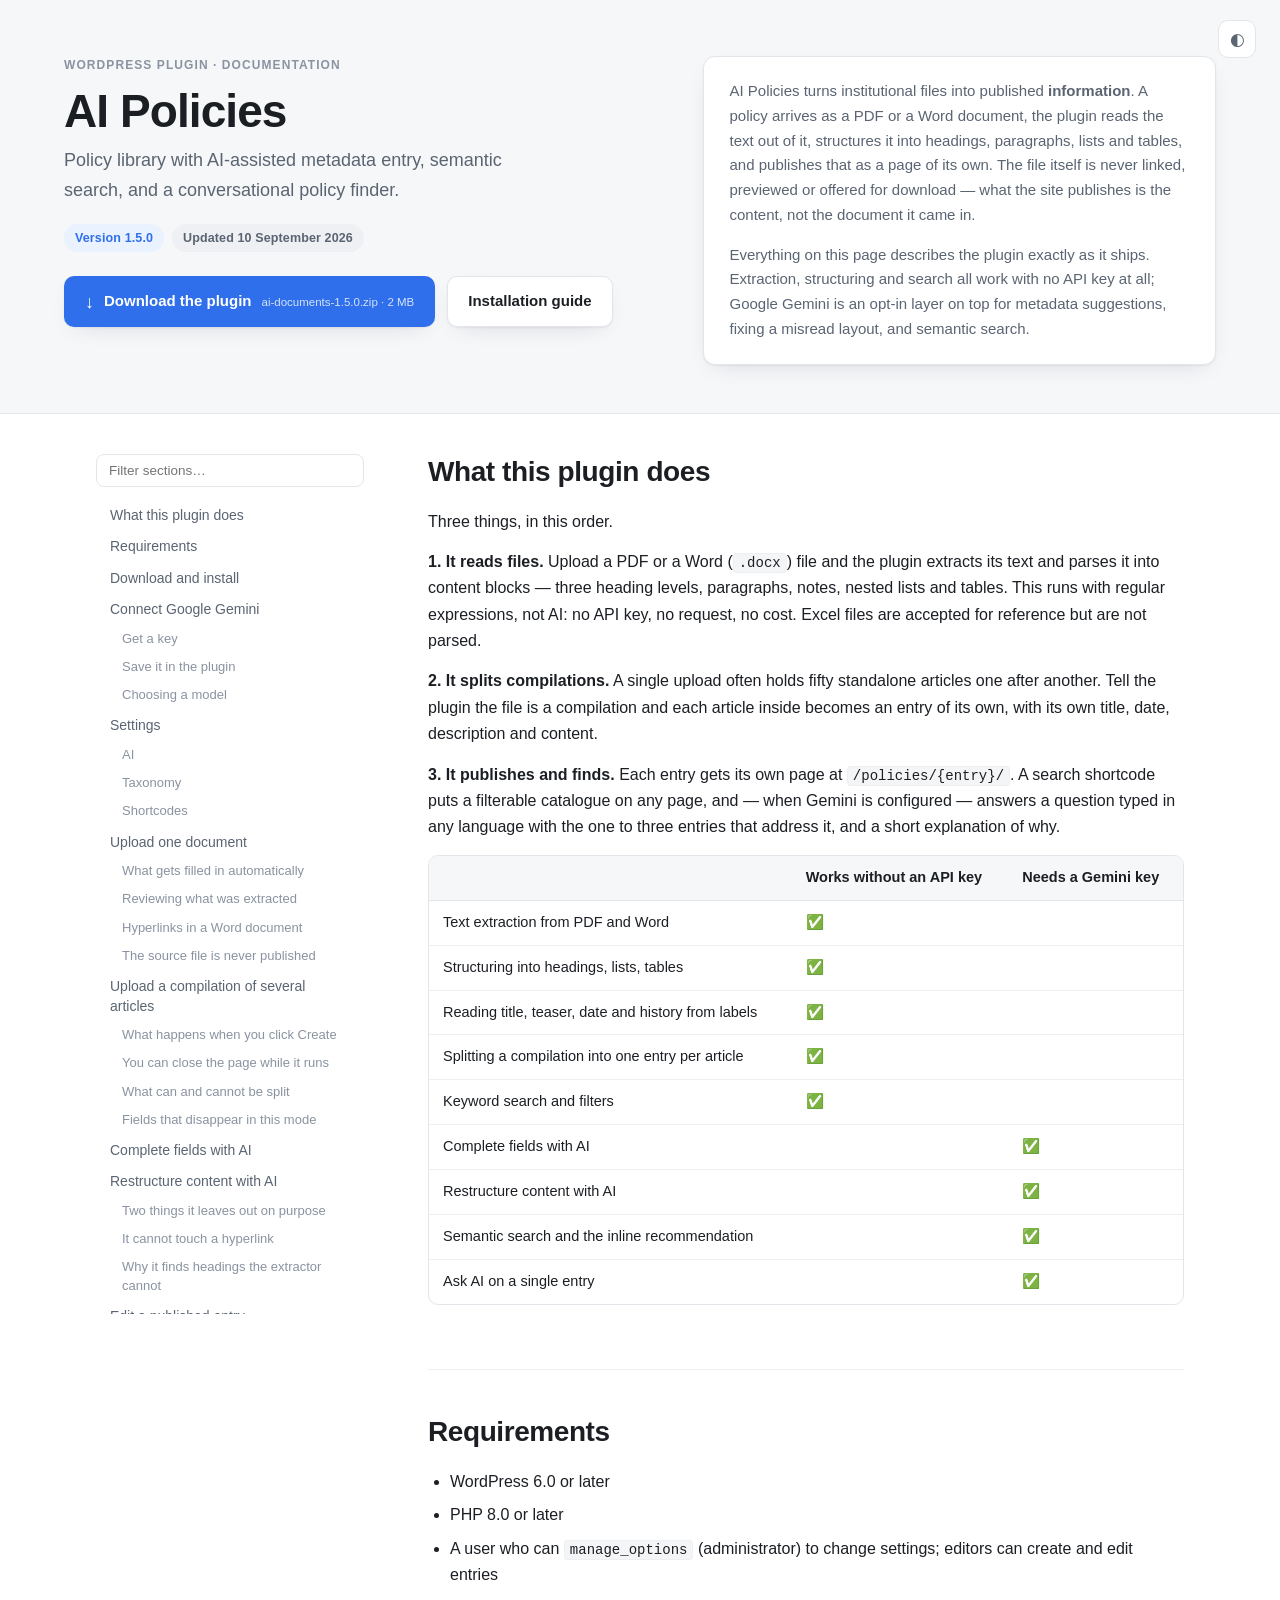
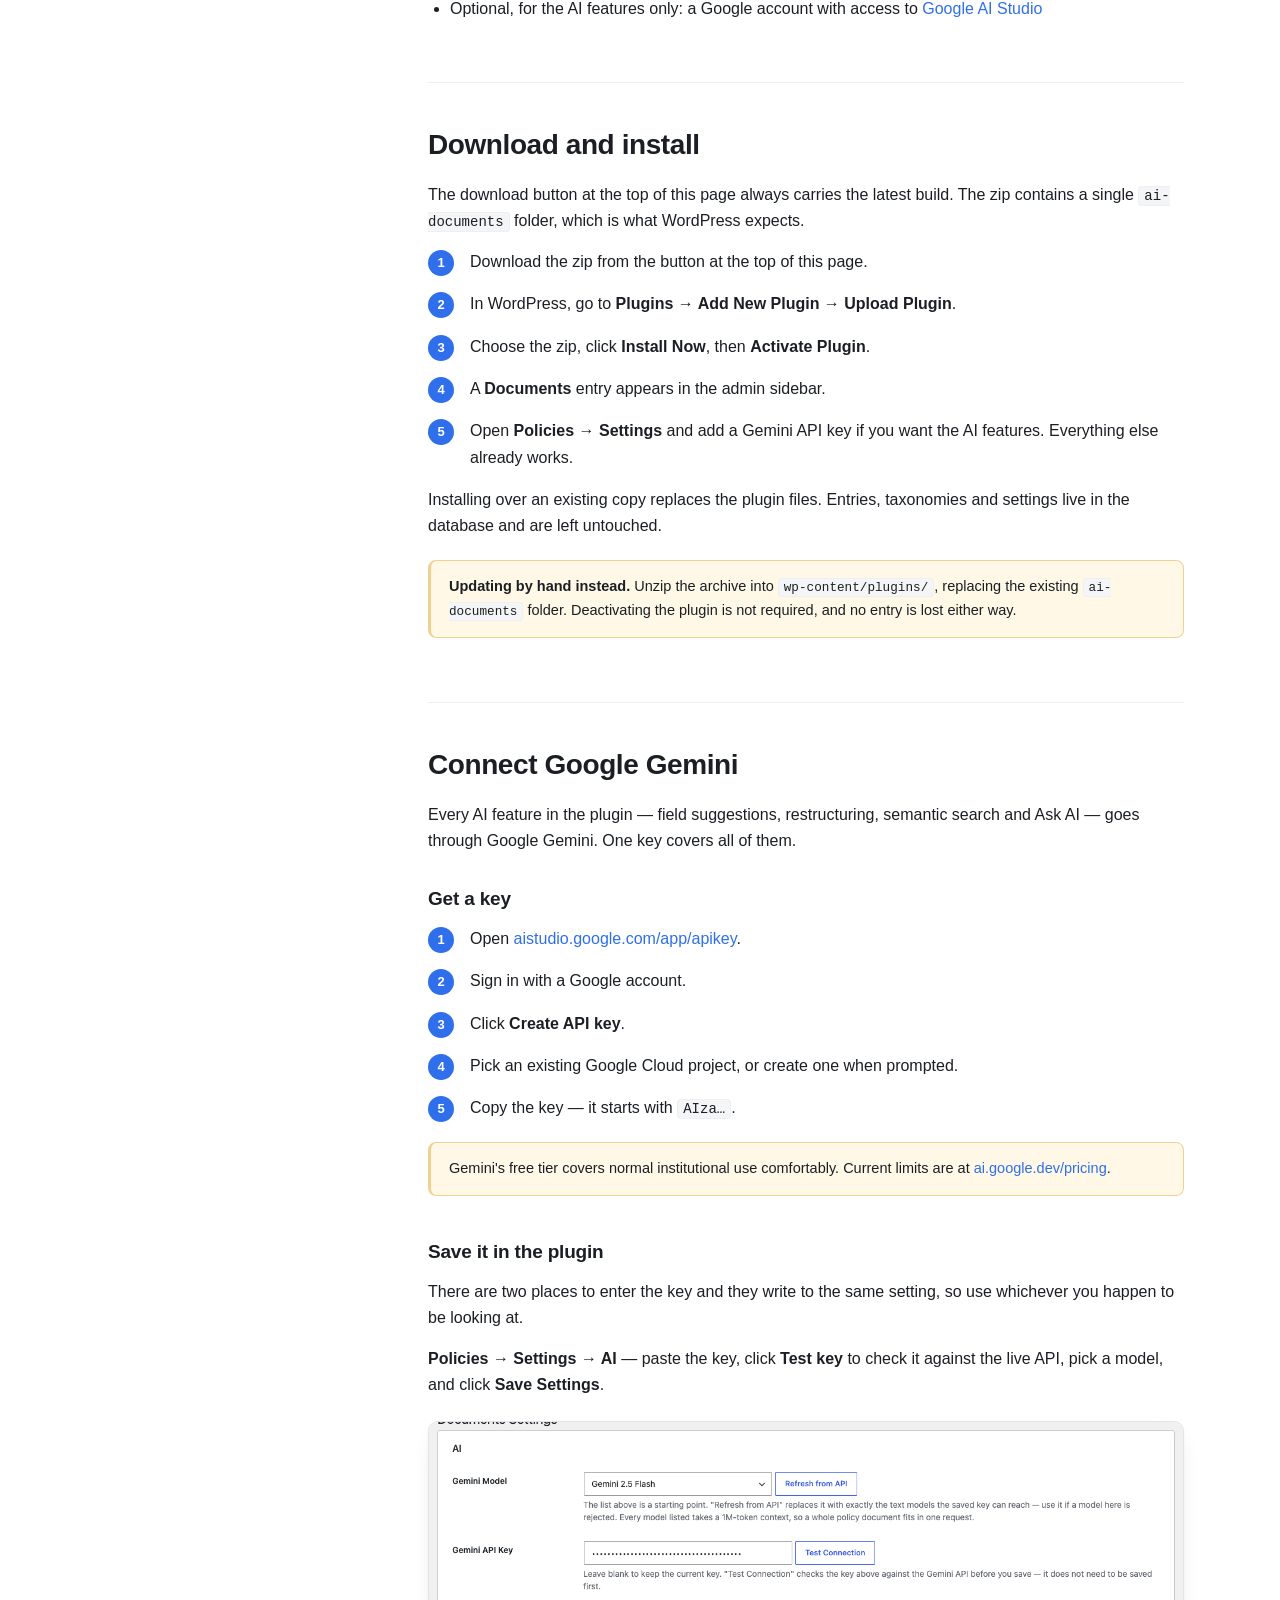
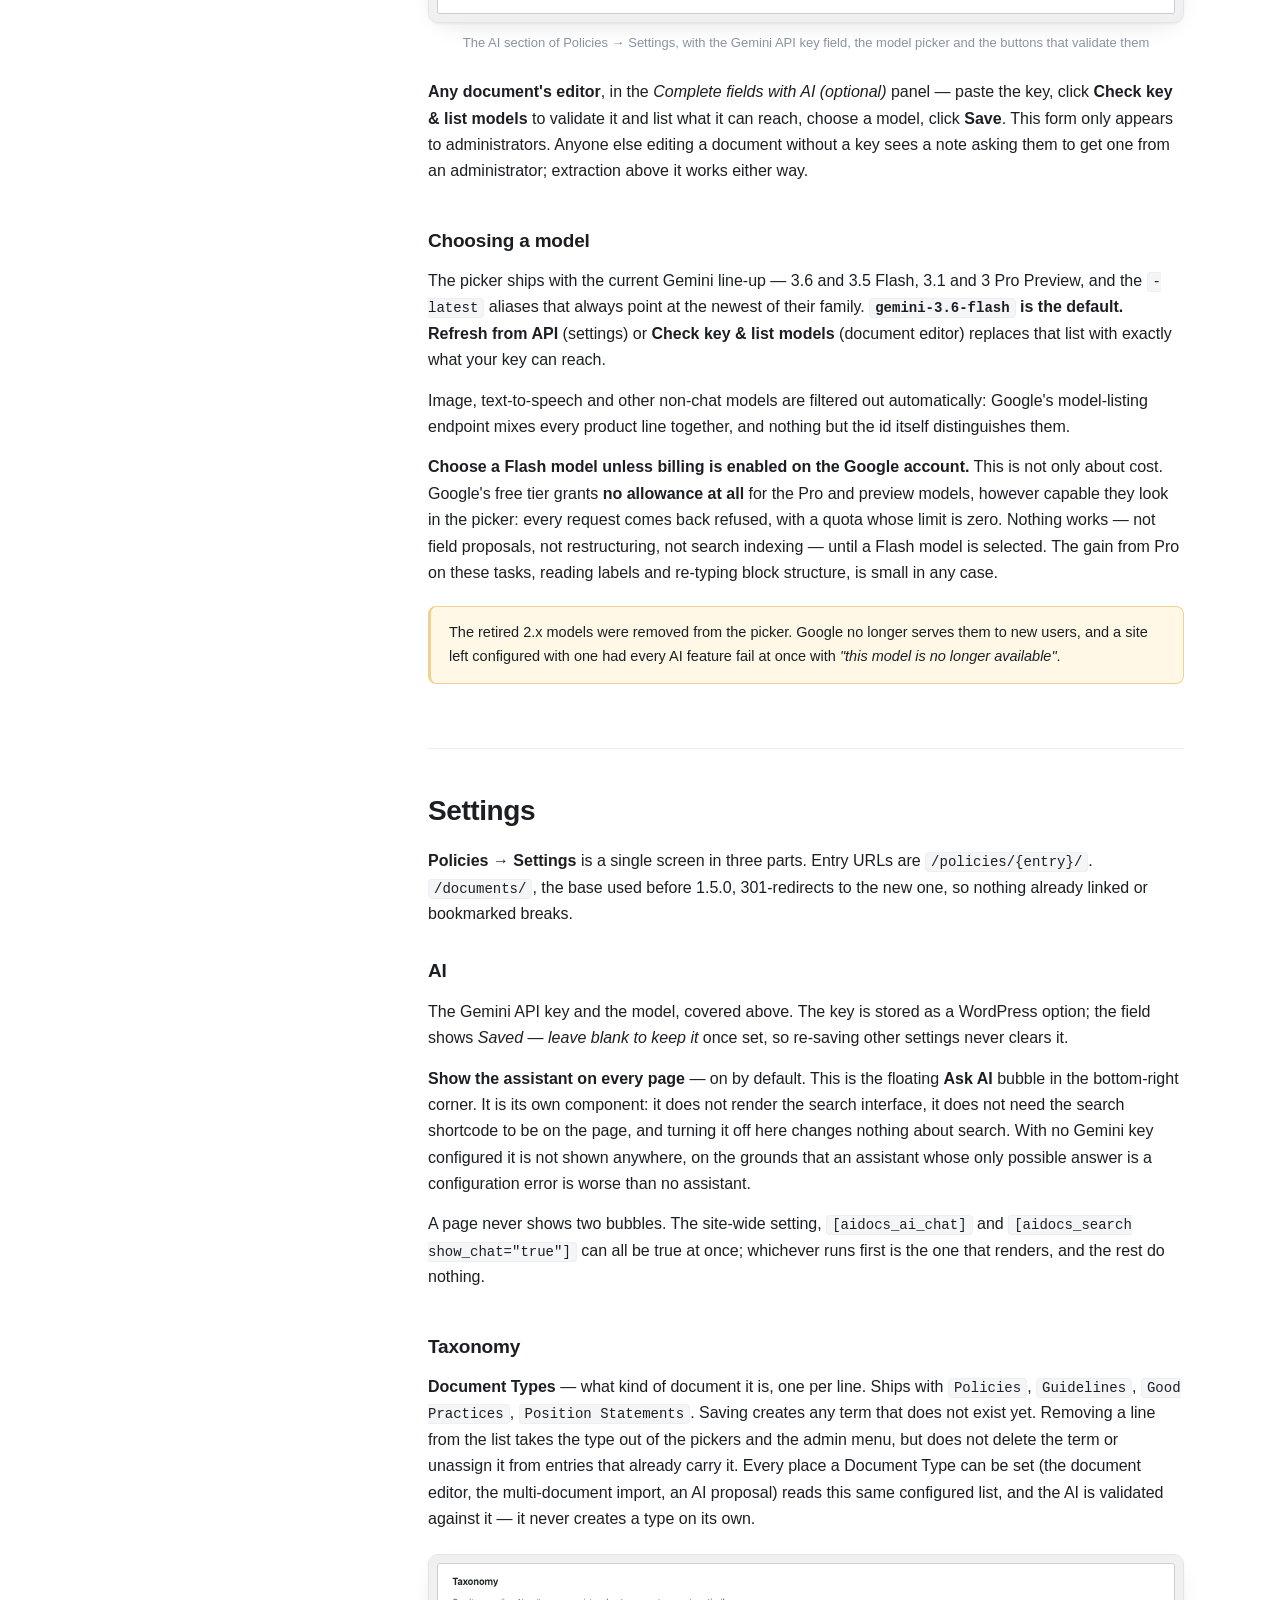
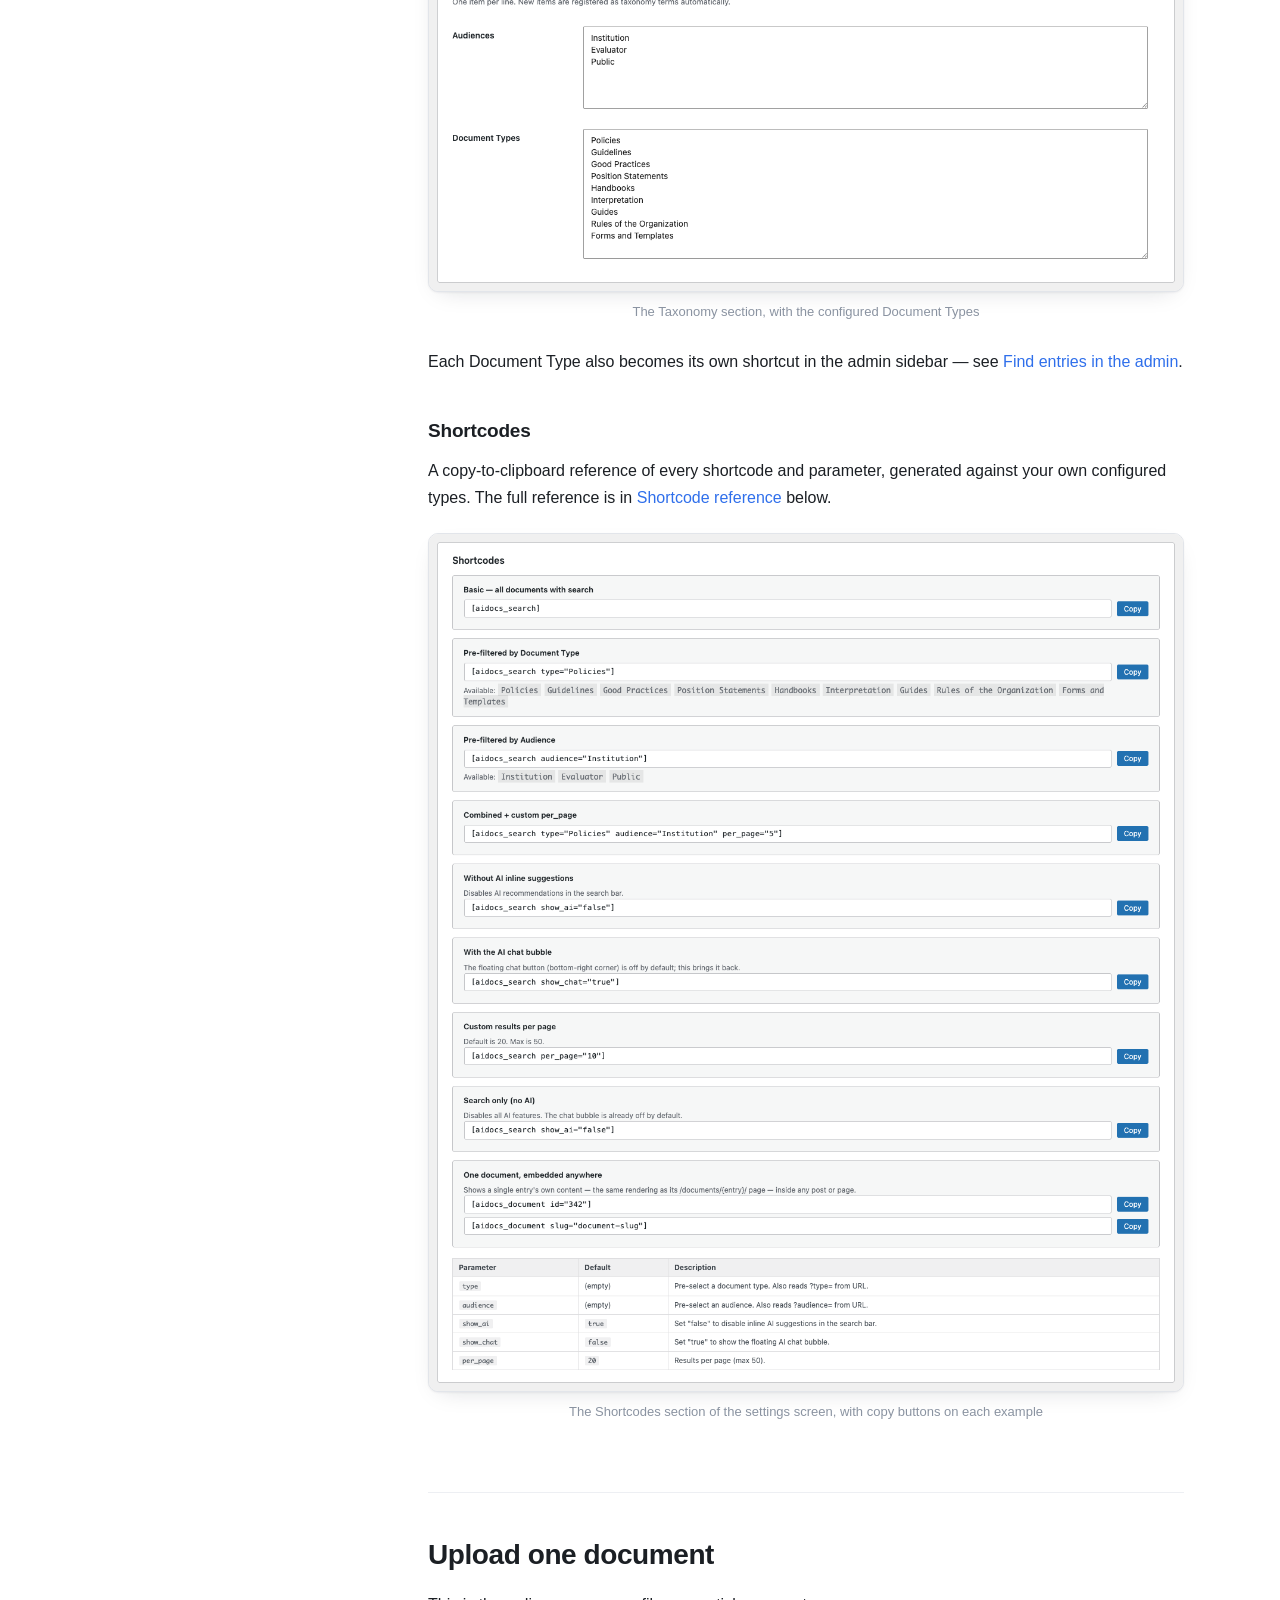
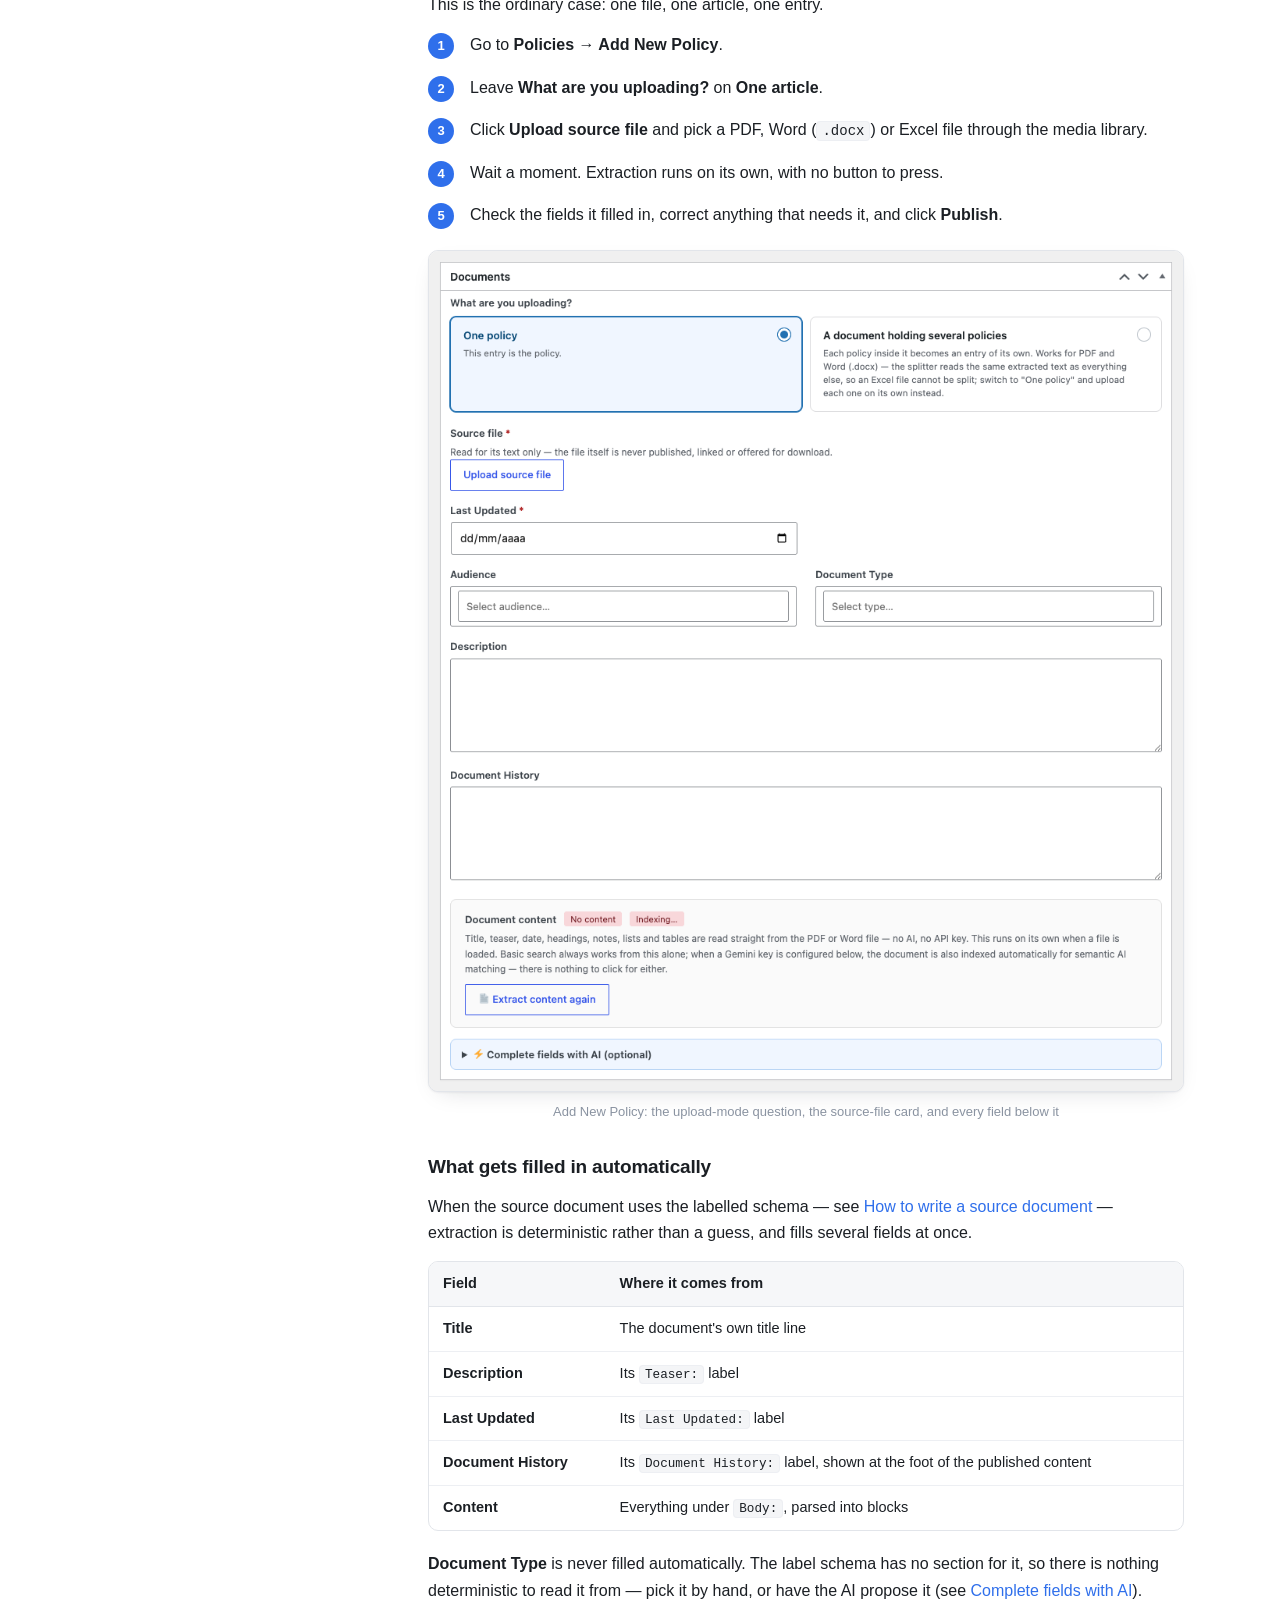
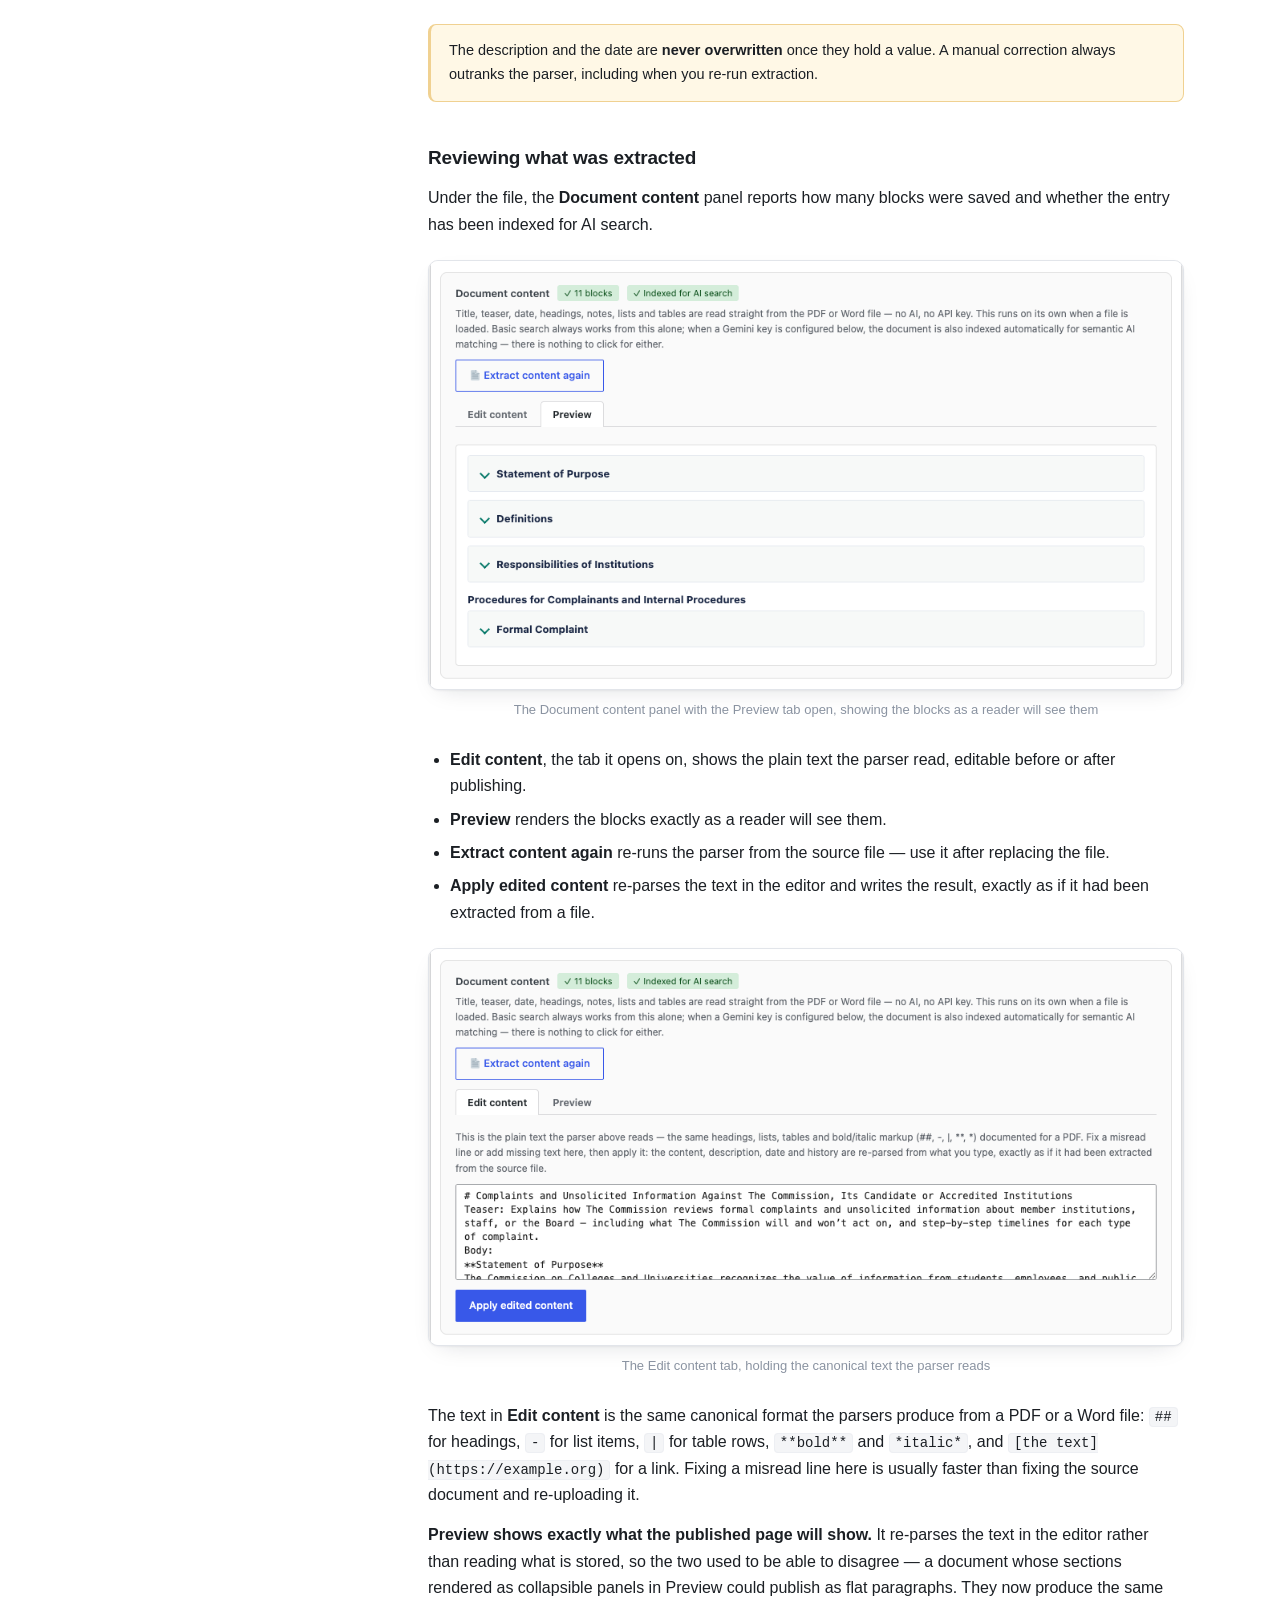
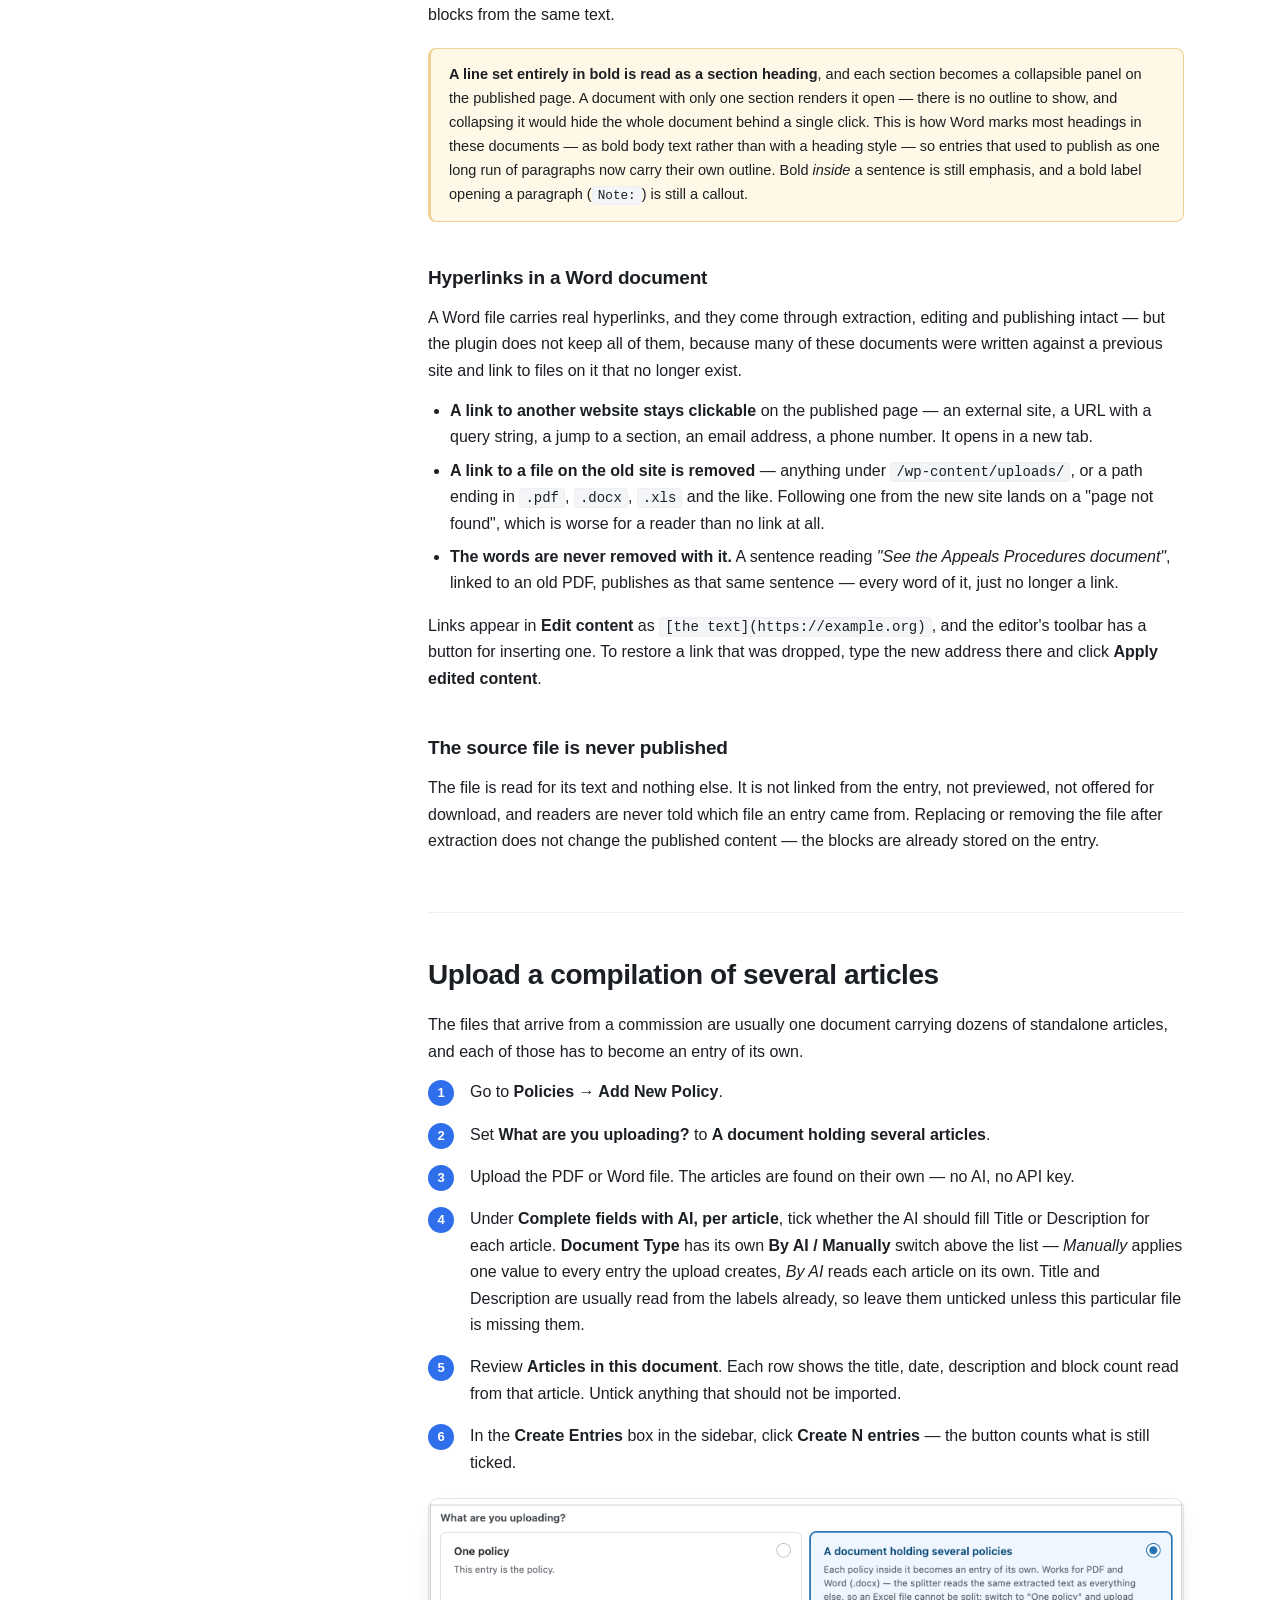
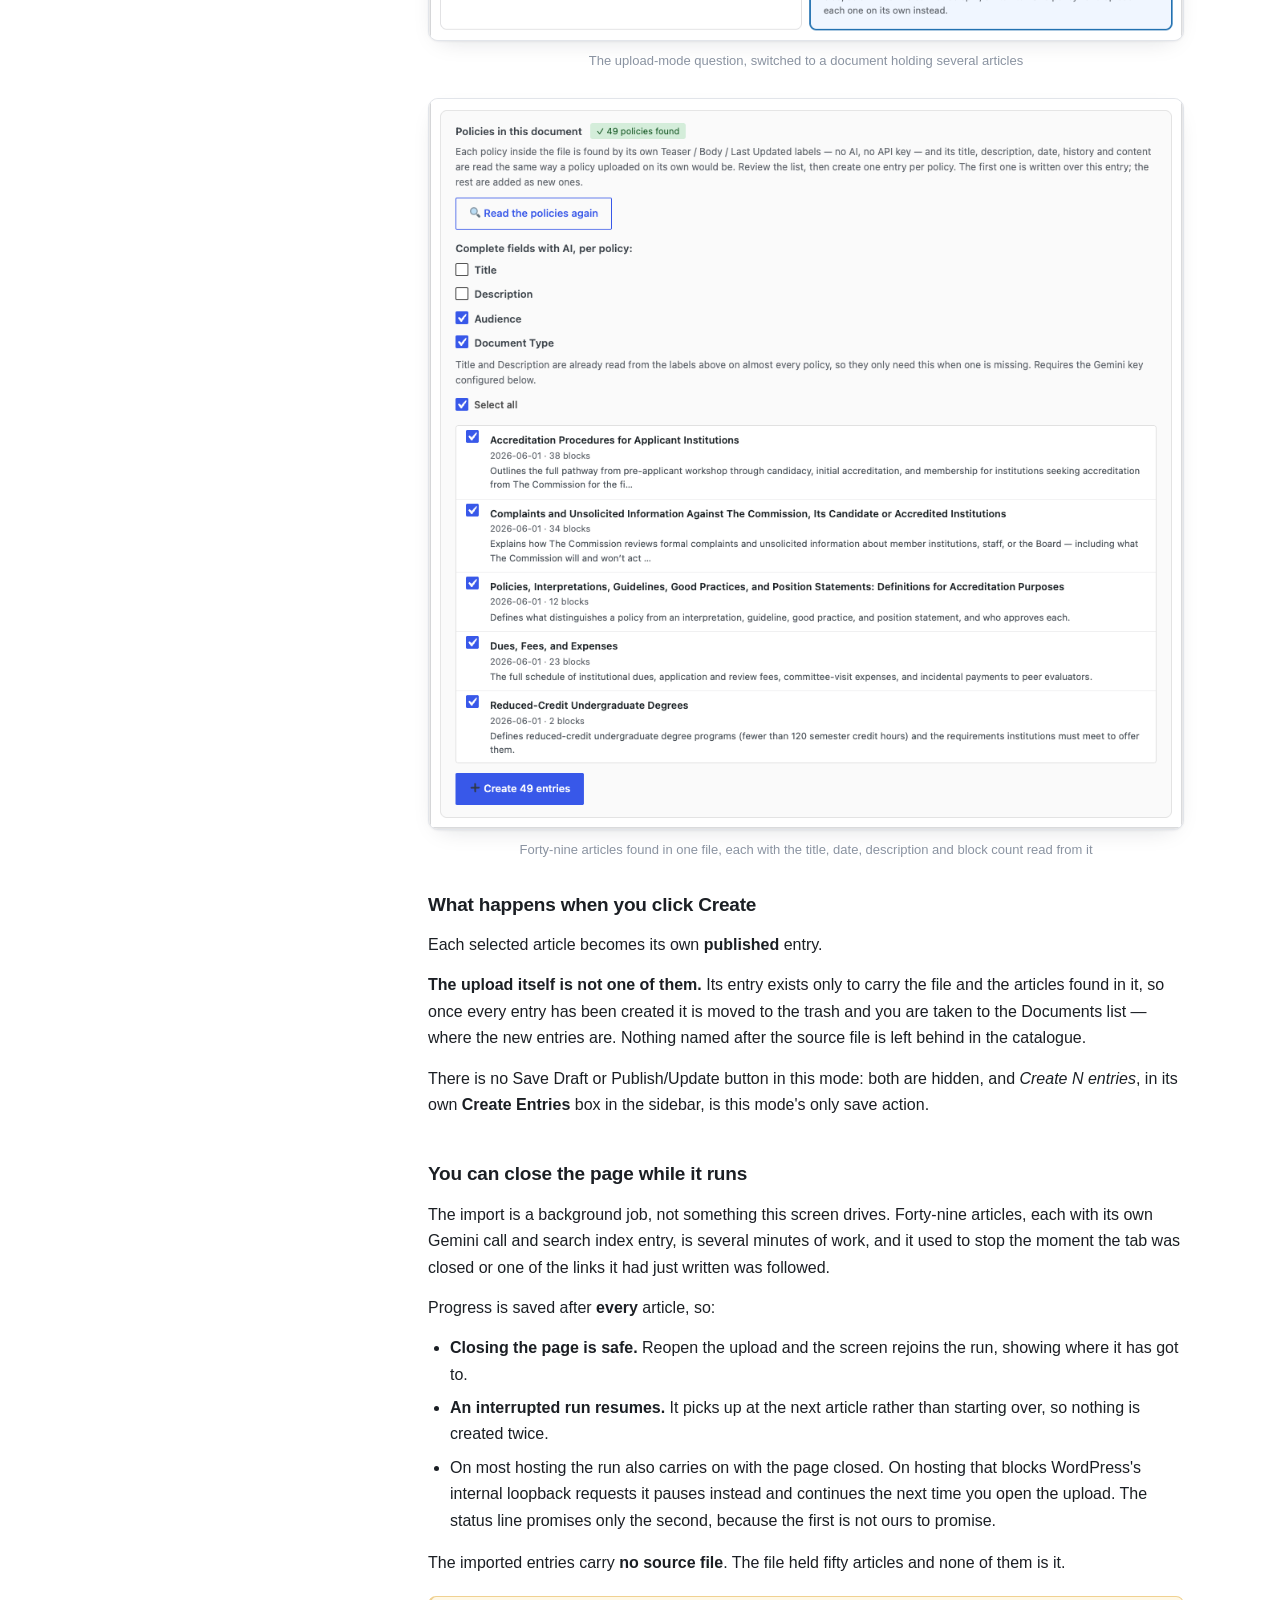
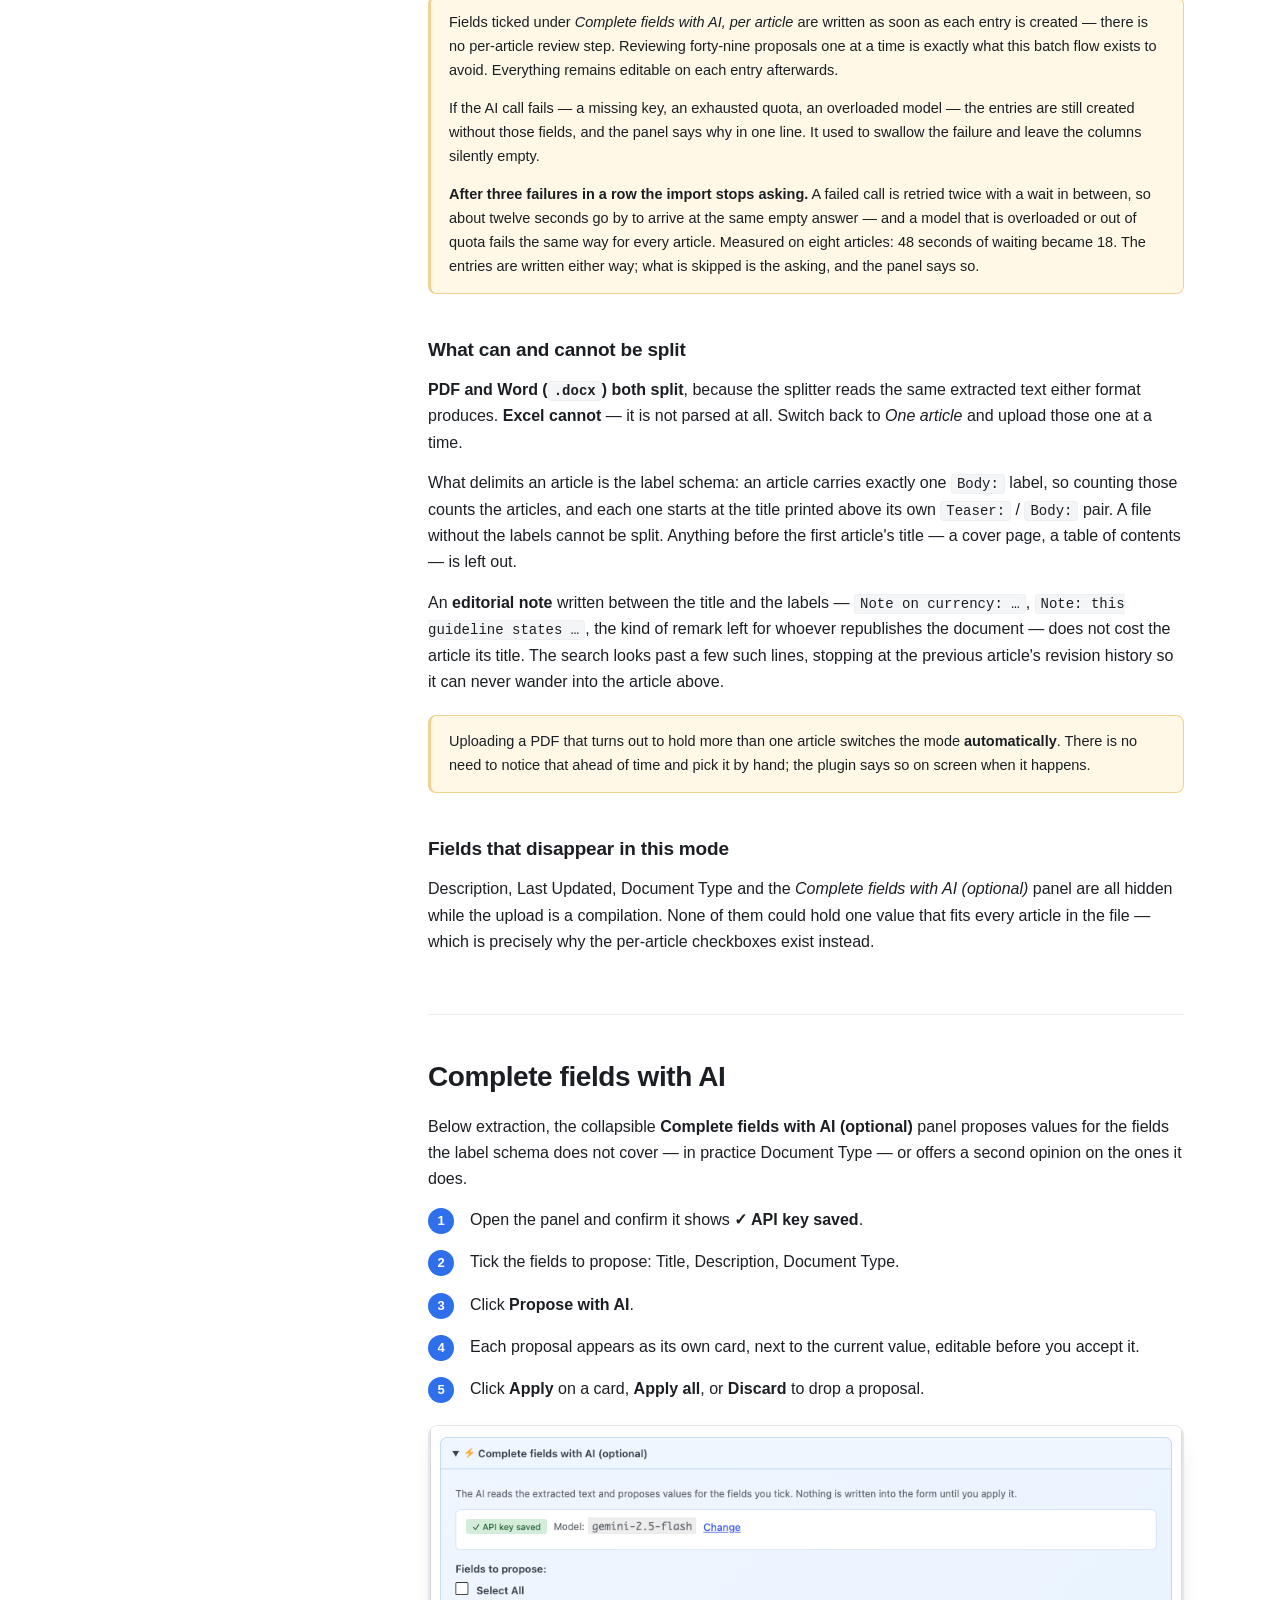
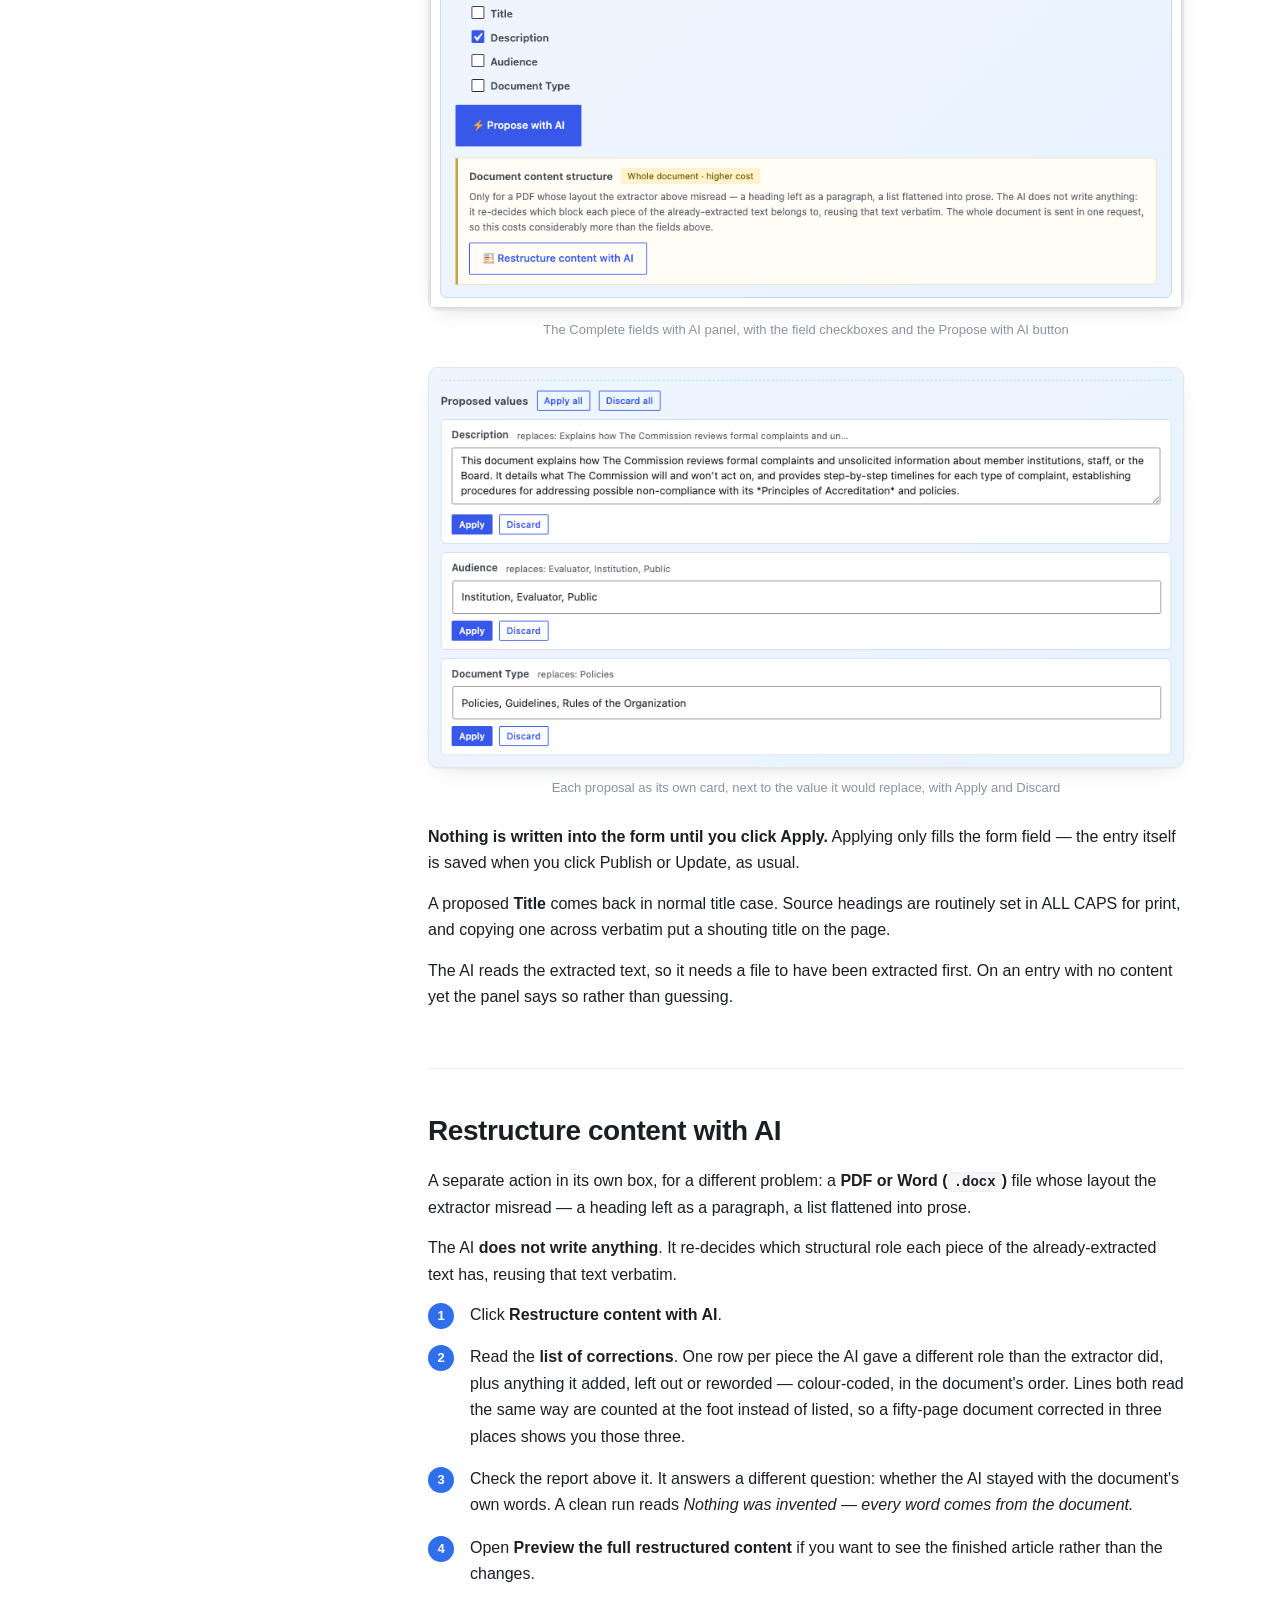
==== commit 687e34cf: "Rename AI Documents to AI Policies, fix the terracotta palette leak, and split the AI chat bubble ou" ====
--- a/plugins/ai-documents/docs/index.html
+++ b/plugins/ai-documents/docs/index.html
@@ -3,8 +3,8 @@
 <head>
 <meta charset="utf-8">
 <meta name="viewport" content="width=device-width, initial-scale=1">
-<title>AI Documents — user manual — AI Documents 1.4.0</title>
-<meta name="description" content="Document library with AI-assisted metadata entry, semantic search, and a conversational document finder.">
+<title>AI Policies — user manual — AI Policies 1.5.0</title>
+<meta name="description" content="Policy library with AI-assisted metadata entry, semantic search, and a conversational policy finder.">
 <meta name="generator" content="tools/build-docs.php">
 <link rel="icon" href="data:image/svg+xml,<svg xmlns='http://www.w3.org/2000/svg' viewBox='0 0 32 32'><rect width='32' height='32' rx='7' fill='%232f6feb'/><path d='M9 8h9l5 5v11a2 2 0 0 1-2 2H9a2 2 0 0 1-2-2V10a2 2 0 0 1 2-2z' fill='white'/><path d='M18 8v5h5' fill='%23c7dbff'/></svg>">
 <link rel="stylesheet" href="assets/docs.css">
@@ -17,18 +17,18 @@
   <div class="aidoc-hero-inner">
     <div class="aidoc-hero-text">
       <p class="aidoc-eyebrow">WordPress plugin · Documentation</p>
-      <h1>AI Documents</h1>
-      <p class="aidoc-lede">Document library with AI-assisted metadata entry, semantic search, and a conversational document finder.</p>
+      <h1>AI Policies</h1>
+      <p class="aidoc-lede">Policy library with AI-assisted metadata entry, semantic search, and a conversational policy finder.</p>
       <p class="aidoc-meta">
-        <span class="aidoc-chip">Version 1.4.0</span>
-        <span class="aidoc-chip aidoc-chip-quiet">Updated 27 August 2026</span>
+        <span class="aidoc-chip">Version 1.5.0</span>
+        <span class="aidoc-chip aidoc-chip-quiet">Updated 10 September 2026</span>
       </p>
       <div class="aidoc-hero-actions">
-        <a class="aidoc-btn aidoc-btn-primary" href="downloads/ai-documents-1.4.0.zip" download><span class="aidoc-btn-icon">↓</span> Download the plugin<small>ai-documents-1.4.0.zip · 2 MB</small></a>
+        <a class="aidoc-btn aidoc-btn-primary" href="downloads/ai-documents-1.5.0.zip" download><span class="aidoc-btn-icon">↓</span> Download the plugin<small>ai-documents-1.5.0.zip · 2 MB</small></a>
         <a class="aidoc-btn" href="#installation">Installation guide</a>
       </div>
     </div>
-    <div class="aidoc-hero-intro"><p>AI Documents turns institutional files into published <strong>information</strong>. A policy arrives as a PDF or a Word document, the plugin reads the text out of it, structures it into headings, paragraphs, lists and tables, and publishes that as a page of its own. The file itself is never linked, previewed or offered for download — what the site publishes is the content, not the document it came in.</p>
+    <div class="aidoc-hero-intro"><p>AI Policies turns institutional files into published <strong>information</strong>. A policy arrives as a PDF or a Word document, the plugin reads the text out of it, structures it into headings, paragraphs, lists and tables, and publishes that as a page of its own. The file itself is never linked, previewed or offered for download — what the site publishes is the content, not the document it came in.</p>
 <p>Everything on this page describes the plugin exactly as it ships. Extraction, structuring and search all work with no API key at all; Google Gemini is an opt-in layer on top for metadata suggestions, fixing a misread layout, and semantic search.</p>
 </div>
   </div>
@@ -44,14 +44,14 @@
 <li><a href="#download-and-install">Download and install</a></li>
 <li><a href="#connect-google-gemini">Connect Google Gemini</a><ul><li><a href="#get-a-key">Get a key</a></li><li><a href="#save-it-in-the-plugin">Save it in the plugin</a></li><li><a href="#choosing-a-model">Choosing a model</a></li></ul></li>
 <li><a href="#settings">Settings</a><ul><li><a href="#ai">AI</a></li><li><a href="#taxonomy">Taxonomy</a></li><li><a href="#shortcodes">Shortcodes</a></li></ul></li>
-<li><a href="#upload-one-document">Upload one document</a><ul><li><a href="#what-gets-filled-in-automatically">What gets filled in automatically</a></li><li><a href="#reviewing-what-was-extracted">Reviewing what was extracted</a></li><li><a href="#the-source-file-is-never-published">The source file is never published</a></li></ul></li>
+<li><a href="#upload-one-document">Upload one document</a><ul><li><a href="#what-gets-filled-in-automatically">What gets filled in automatically</a></li><li><a href="#reviewing-what-was-extracted">Reviewing what was extracted</a></li><li><a href="#hyperlinks-in-a-word-document">Hyperlinks in a Word document</a></li><li><a href="#the-source-file-is-never-published">The source file is never published</a></li></ul></li>
 <li><a href="#upload-a-compilation-of-several-articles">Upload a compilation of several articles</a><ul><li><a href="#what-happens-when-you-click-create">What happens when you click Create</a></li><li><a href="#you-can-close-the-page-while-it-runs">You can close the page while it runs</a></li><li><a href="#what-can-and-cannot-be-split">What can and cannot be split</a></li><li><a href="#fields-that-disappear-in-this-mode">Fields that disappear in this mode</a></li></ul></li>
 <li><a href="#complete-fields-with-ai">Complete fields with AI</a></li>
-<li><a href="#restructure-content-with-ai">Restructure content with AI</a><ul><li><a href="#two-things-it-leaves-out-on-purpose">Two things it leaves out on purpose</a></li><li><a href="#why-it-finds-headings-the-extractor-cannot">Why it finds headings the extractor cannot</a></li></ul></li>
+<li><a href="#restructure-content-with-ai">Restructure content with AI</a><ul><li><a href="#two-things-it-leaves-out-on-purpose">Two things it leaves out on purpose</a></li><li><a href="#it-cannot-touch-a-hyperlink">It cannot touch a hyperlink</a></li><li><a href="#why-it-finds-headings-the-extractor-cannot">Why it finds headings the extractor cannot</a></li></ul></li>
 <li><a href="#edit-a-published-entry">Edit a published entry</a></li>
 <li><a href="#find-entries-in-the-admin">Find entries in the admin</a></li>
 <li><a href="#what-readers-see">What readers see</a><ul><li><a href="#the-entry-page">The entry page</a></li><li><a href="#the-search-page">The search page</a></li></ul></li>
-<li><a href="#shortcode-reference">Shortcode reference</a><ul><li><a href="#aidocs-search-the-catalogue"><code>[aidocs_search]</code> — the catalogue</a></li><li><a href="#aidocs-document-one-entry-embedded"><code>[aidocs_document]</code> — one entry, embedded</a></li><li><a href="#using-them-in-the-block-editor">Using them in the block editor</a></li></ul></li>
+<li><a href="#shortcode-reference">Shortcode reference</a><ul><li><a href="#aidocs-search-the-catalogue"><code>[aidocs_search]</code> — the catalogue</a></li><li><a href="#aidocs-document-one-entry-embedded"><code>[aidocs_document]</code> — one entry, embedded</a></li><li><a href="#aidocs-ai-chat-the-assistant-on-its-own"><code>[aidocs_ai_chat]</code> — the assistant, on its own</a></li><li><a href="#using-them-in-the-block-editor">Using them in the block editor</a></li></ul></li>
 <li><a href="#how-to-write-a-source-document">How to write a source document</a><ul><li><a href="#for-a-compilation">For a compilation</a></li><li><a href="#how-reliable-this-is">How reliable this is</a></li><li><a href="#without-the-labels">Without the labels</a></li></ul></li>
 <li><a href="#troubleshooting">Troubleshooting</a></li>
 <li><a href="#keeping-this-documentation-up-to-date">Keeping this documentation up to date</a></li>
@@ -64,7 +64,7 @@
 <p>Three things, in this order.</p>
 <p><strong>1. It reads files.</strong> Upload a PDF or a Word (<code>.docx</code>) file and the plugin extracts its text and parses it into content blocks — three heading levels, paragraphs, notes, nested lists and tables. This runs with regular expressions, not AI: no API key, no request, no cost. Excel files are accepted for reference but are not parsed.</p>
 <p><strong>2. It splits compilations.</strong> A single upload often holds fifty standalone articles one after another. Tell the plugin the file is a compilation and each article inside becomes an entry of its own, with its own title, date, description and content.</p>
-<p><strong>3. It publishes and finds.</strong> Each entry gets its own page at <code>/documents/{entry}/</code>. A search shortcode puts a filterable catalogue on any page, and — when Gemini is configured — answers a question typed in any language with the one to three entries that address it, and a short explanation of why.</p>
+<p><strong>3. It publishes and finds.</strong> Each entry gets its own page at <code>/policies/{entry}/</code>. A search shortcode puts a filterable catalogue on any page, and — when Gemini is configured — answers a question typed in any language with the one to three entries that address it, and a short explanation of why.</p>
 <div class="aidoc-table-wrap"><table>
 <thead><tr><th></th><th>Works without an API key</th><th>Needs a Gemini key</th></tr></thead>
 <tbody>
@@ -96,7 +96,7 @@
 <li>In WordPress, go to <strong>Plugins → Add New Plugin → Upload Plugin</strong>.</li>
 <li>Choose the zip, click <strong>Install Now</strong>, then <strong>Activate Plugin</strong>.</li>
 <li>A <strong>Documents</strong> entry appears in the admin sidebar.</li>
-<li>Open <strong>Documents → Settings</strong> and add a Gemini API key if you want the AI features. Everything else already works.</li>
+<li>Open <strong>Policies → Settings</strong> and add a Gemini API key if you want the AI features. Everything else already works.</li>
 </ol>
 <p>Installing over an existing copy replaces the plugin files. Entries, taxonomies and settings live in the database and are left untouched.</p>
 <blockquote class="aidoc-note"><p><strong>Updating by hand instead.</strong> Unzip the archive into <code>wp-content/plugins/</code>, replacing the existing <code>ai-documents</code> folder. Deactivating the plugin is not required, and no entry is lost either way.</p>
@@ -117,8 +117,8 @@
 </blockquote>
 <h3 id="save-it-in-the-plugin">Save it in the plugin</h3>
 <p>There are two places to enter the key and they write to the same setting, so use whichever you happen to be looking at.</p>
-<p><strong>Documents → Settings → AI</strong> — paste the key, click <strong>Test key</strong> to check it against the live API, pick a model, and click <strong>Save Settings</strong>.</p>
-<figure class="aidoc-shot"><img src="assets/screenshots/settings-ai.png" alt="The AI section of Documents → Settings, with the Gemini API key field, the model picker and the buttons that validate them" loading="lazy"><figcaption>The AI section of Documents → Settings, with the Gemini API key field, the model picker and the buttons that validate them</figcaption></figure>
+<p><strong>Policies → Settings → AI</strong> — paste the key, click <strong>Test key</strong> to check it against the live API, pick a model, and click <strong>Save Settings</strong>.</p>
+<figure class="aidoc-shot"><img src="assets/screenshots/settings-ai.png" alt="The AI section of Policies → Settings, with the Gemini API key field, the model picker and the buttons that validate them" loading="lazy"><figcaption>The AI section of Policies → Settings, with the Gemini API key field, the model picker and the buttons that validate them</figcaption></figure>
 <p><strong>Any document&#039;s editor</strong>, in the <em>Complete fields with AI (optional)</em> panel — paste the key, click <strong>Check key &amp; list models</strong> to validate it and list what it can reach, choose a model, click <strong>Save</strong>. This form only appears to administrators. Anyone else editing a document without a key sees a note asking them to get one from an administrator; extraction above it works either way.</p>
 <h3 id="choosing-a-model">Choosing a model</h3>
 <p>The picker ships with the current Gemini line-up — 3.6 and 3.5 Flash, 3.1 and 3 Pro Preview, and the <code>-latest</code> aliases that always point at the newest of their family. <strong><code>gemini-3.6-flash</code> is the default.</strong> <strong>Refresh from API</strong> (settings) or <strong>Check key &amp; list models</strong> (document editor) replaces that list with exactly what your key can reach.</p>
@@ -129,9 +129,11 @@
 </section>
 <section class="aidoc-section" id="settings">
 <h2>Settings</h2>
-<p><strong>Documents → Settings</strong> is a single screen in three parts. Entry URLs are <code>/documents/{entry}/</code> and are not configurable.</p>
+<p><strong>Policies → Settings</strong> is a single screen in three parts. Entry URLs are <code>/policies/{entry}/</code>. <code>/documents/</code>, the base used before 1.5.0, 301-redirects to the new one, so nothing already linked or bookmarked breaks.</p>
 <h3 id="ai">AI</h3>
 <p>The Gemini API key and the model, covered above. The key is stored as a WordPress option; the field shows <em>Saved — leave blank to keep it</em> once set, so re-saving other settings never clears it.</p>
+<p><strong>Show the assistant on every page</strong> — on by default. This is the floating <strong>Ask AI</strong> bubble in the bottom-right corner. It is its own component: it does not render the search interface, it does not need the search shortcode to be on the page, and turning it off here changes nothing about search. With no Gemini key configured it is not shown anywhere, on the grounds that an assistant whose only possible answer is a configuration error is worse than no assistant.</p>
+<p>A page never shows two bubbles. The site-wide setting, <code>[aidocs_ai_chat]</code> and <code>[aidocs_search show_chat=&quot;true&quot;]</code> can all be true at once; whichever runs first is the one that renders, and the rest do nothing.</p>
 <h3 id="taxonomy">Taxonomy</h3>
 <p><strong>Document Types</strong> — what kind of document it is, one per line. Ships with <code>Policies</code>, <code>Guidelines</code>, <code>Good Practices</code>, <code>Position Statements</code>. Saving creates any term that does not exist yet. Removing a line from the list takes the type out of the pickers and the admin menu, but does not delete the term or unassign it from entries that already carry it. Every place a Document Type can be set (the document editor, the multi-document import, an AI proposal) reads this same configured list, and the AI is validated against it — it never creates a type on its own.</p>
 <figure class="aidoc-shot"><img src="assets/screenshots/settings-taxonomy.png" alt="The Taxonomy section, with the configured Document Types" loading="lazy"><figcaption>The Taxonomy section, with the configured Document Types</figcaption></figure>
@@ -144,13 +146,13 @@
 <h2>Upload one document</h2>
 <p>This is the ordinary case: one file, one article, one entry.</p>
 <ol class="aidoc-steps">
-<li>Go to <strong>Documents → Add New Document</strong>.</li>
+<li>Go to <strong>Policies → Add New Policy</strong>.</li>
 <li>Leave <strong>What are you uploading?</strong> on <strong>One article</strong>.</li>
 <li>Click <strong>Upload source file</strong> and pick a PDF, Word (<code>.docx</code>) or Excel file through the media library.</li>
 <li>Wait a moment. Extraction runs on its own, with no button to press.</li>
 <li>Check the fields it filled in, correct anything that needs it, and click <strong>Publish</strong>.</li>
 </ol>
-<figure class="aidoc-shot"><img src="assets/screenshots/add-new.png" alt="Add New Document: the upload-mode question, the source-file card, and every field below it" loading="lazy"><figcaption>Add New Document: the upload-mode question, the source-file card, and every field below it</figcaption></figure>
+<figure class="aidoc-shot"><img src="assets/screenshots/add-new.png" alt="Add New Policy: the upload-mode question, the source-file card, and every field below it" loading="lazy"><figcaption>Add New Policy: the upload-mode question, the source-file card, and every field below it</figcaption></figure>
 <h3 id="what-gets-filled-in-automatically">What gets filled in automatically</h3>
 <p>When the source document uses the labelled schema — see <a href="#how-to-write-a-source-document">How to write a source document</a> — extraction is deterministic rather than a guess, and fills several fields at once.</p>
 <div class="aidoc-table-wrap"><table>
@@ -175,10 +177,18 @@
 <li><strong>Apply edited content</strong> re-parses the text in the editor and writes the result, exactly as if it had been extracted from a file.</li>
 </ul>
 <figure class="aidoc-shot"><img src="assets/screenshots/edit-extracted-content.png" alt="The Edit content tab, holding the canonical text the parser reads" loading="lazy"><figcaption>The Edit content tab, holding the canonical text the parser reads</figcaption></figure>
-<p>The text in <strong>Edit content</strong> is the same canonical format the parsers produce from a PDF or a Word file: <code>##</code> for headings, <code>-</code> for list items, <code>|</code> for table rows, <code>**bold**</code> and <code>*italic*</code>. Fixing a misread line here is usually faster than fixing the source document and re-uploading it.</p>
+<p>The text in <strong>Edit content</strong> is the same canonical format the parsers produce from a PDF or a Word file: <code>##</code> for headings, <code>-</code> for list items, <code>|</code> for table rows, <code>**bold**</code> and <code>*italic*</code>, and <code>[the text](https://example.org)</code> for a link. Fixing a misread line here is usually faster than fixing the source document and re-uploading it.</p>
 <p><strong>Preview shows exactly what the published page will show.</strong> It re-parses the text in the editor rather than reading what is stored, so the two used to be able to disagree — a document whose sections rendered as collapsible panels in Preview could publish as flat paragraphs. They now produce the same blocks from the same text.</p>
 <blockquote class="aidoc-note"><p><strong>A line set entirely in bold is read as a section heading</strong>, and each section becomes a collapsible panel on the published page. A document with only one section renders it open — there is no outline to show, and collapsing it would hide the whole document behind a single click. This is how Word marks most headings in these documents — as bold body text rather than with a heading style — so entries that used to publish as one long run of paragraphs now carry their own outline. Bold <em>inside</em> a sentence is still emphasis, and a bold label opening a paragraph (<code>Note:</code>) is still a callout.</p>
 </blockquote>
+<h3 id="hyperlinks-in-a-word-document">Hyperlinks in a Word document</h3>
+<p>A Word file carries real hyperlinks, and they come through extraction, editing and publishing intact — but the plugin does not keep all of them, because many of these documents were written against a previous site and link to files on it that no longer exist.</p>
+<ul>
+<li><strong>A link to another website stays clickable</strong> on the published page — an external site, a URL with a query string, a jump to a section, an email address, a phone number. It opens in a new tab.</li>
+<li><strong>A link to a file on the old site is removed</strong> — anything under <code>/wp-content/uploads/</code>, or a path ending in <code>.pdf</code>, <code>.docx</code>, <code>.xls</code> and the like. Following one from the new site lands on a &quot;page not found&quot;, which is worse for a reader than no link at all.</li>
+<li><strong>The words are never removed with it.</strong> A sentence reading <em>&quot;See the Appeals Procedures document&quot;</em>, linked to an old PDF, publishes as that same sentence — every word of it, just no longer a link.</li>
+</ul>
+<p>Links appear in <strong>Edit content</strong> as <code>[the text](https://example.org)</code>, and the editor&#039;s toolbar has a button for inserting one. To restore a link that was dropped, type the new address there and click <strong>Apply edited content</strong>.</p>
 <h3 id="the-source-file-is-never-published">The source file is never published</h3>
 <p>The file is read for its text and nothing else. It is not linked from the entry, not previewed, not offered for download, and readers are never told which file an entry came from. Replacing or removing the file after extraction does not change the published content — the blocks are already stored on the entry.</p>
 </section>
@@ -186,7 +196,7 @@
 <h2>Upload a compilation of several articles</h2>
 <p>The files that arrive from a commission are usually one document carrying dozens of standalone articles, and each of those has to become an entry of its own.</p>
 <ol class="aidoc-steps">
-<li>Go to <strong>Documents → Add New Document</strong>.</li>
+<li>Go to <strong>Policies → Add New Policy</strong>.</li>
 <li>Set <strong>What are you uploading?</strong> to <strong>A document holding several articles</strong>.</li>
 <li>Upload the PDF or Word file. The articles are found on their own — no AI, no API key.</li>
 <li>Under <strong>Complete fields with AI, per article</strong>, tick whether the AI should fill Title or Description for each article. <strong>Document Type</strong> has its own <strong>By AI / Manually</strong> switch above the list — <em>Manually</em> applies one value to every entry the upload creates, <em>By AI</em> reads each article on its own. Title and Description are usually read from the labels already, so leave them unticked unless this particular file is missing them.</li>
@@ -256,6 +266,8 @@
 <li><strong>The revision history at the end</strong> — <em>Last Updated:</em>, <em>[Document History]</em>, and the dated <em>Approved: / Endorsed: / Revised: / Edited:</em> lines under it.</li>
 </ul>
 <p>Because of that, a correct run always reports some words left out, and the report says so. What it must never report is words <strong>added</strong> — that is the failure the verdict is watching for. The dropped rows in the list of corrections are there so you can confirm they were only those two things.</p>
+<h3 id="it-cannot-touch-a-hyperlink">It cannot touch a hyperlink</h3>
+<p>Web addresses are never sent to the AI. Each one is taken out of the text before the request is built, and put back into the result afterwards, from the original document. A restructure therefore cannot invent an address, change where a link points, or quietly turn a working link into plain text — there were no addresses in its answer to alter.</p>
 <h3 id="why-it-finds-headings-the-extractor-cannot">Why it finds headings the extractor cannot</h3>
 <p>In these documents Word sets most section headings as <strong>bold body text</strong> rather than as a Word heading, so nothing marks them structurally and the extractor has no way to tell one from a paragraph. The text sent to the AI keeps its bold markers for exactly this reason.</p>
 <p>Measured on the Commission&#039;s own compilations: an article the extractor returned with no headings at all came back with six sections and sixteen sub-sections, with nothing invented.</p>
@@ -272,7 +284,7 @@
 </section>
 <section class="aidoc-section" id="find-entries-in-the-admin">
 <h2>Find entries in the admin</h2>
-<p><strong>Documents</strong> in the sidebar lists All Documents and Add New, then one shortcut per configured Document Type under a <strong>Browse by Type</strong> heading, then Settings and Documentation. Each type shortcut opens the ordinary Documents list, pre-filtered to that type.</p>
+<p><strong>Policies</strong> in the sidebar lists All Policies and Add New, then one shortcut per configured Document Type under a <strong>Browse by Type</strong> heading, then Settings and Documentation. Each type shortcut opens the ordinary Documents list, pre-filtered to that type.</p>
 <figure class="aidoc-shot"><img src="assets/screenshots/admin-menu.png" alt="The Documents submenu, with the Browse by Type group between Add New and Settings" loading="lazy"><figcaption>The Documents submenu, with the Browse by Type group between Add New and Settings</figcaption></figure>
 <p>The list itself also carries a <strong>Type</strong> dropdown next to the Published/Draft/Trash tabs and the search box. It is an independent filter, not a replacement for those: picking a type narrows whichever status tab or search is already active, the same way WordPress&#039;s own date filter does.</p>
 <figure class="aidoc-shot"><img src="assets/screenshots/documents-list.png" alt="The Documents list, with the Type dropdown beside the status tabs" loading="lazy"><figcaption>The Documents list, with the Type dropdown beside the status tabs</figcaption></figure>
@@ -280,7 +292,7 @@
 <section class="aidoc-section" id="what-readers-see">
 <h2>What readers see</h2>
 <h3 id="the-entry-page">The entry page</h3>
-<p>Every entry has its own URL, <code>/documents/{entry}/</code>, rendered inside your theme&#039;s header and footer:</p>
+<p>Every entry has its own URL, <code>/policies/{entry}/</code>, rendered inside your theme&#039;s header and footer:</p>
 <ul>
 <li>a type tag, and the description</li>
 <li>a metadata grid</li>
@@ -335,7 +347,7 @@
 <h3 id="aidocs-document-one-entry-embedded"><code>[aidocs_document]</code> — one entry, embedded</h3>
 <div class="aidoc-code"><button class="aidoc-copy" type="button" aria-label="Copy">Copy</button><pre><code>[aidocs_document id=&quot;123&quot;]
 [aidocs_document slug=&quot;academic-integrity-policy&quot;]</code></pre></div>
-<p>Renders one entry&#039;s own content — the same rendering as its <code>/documents/{entry}/</code> page, minus the &quot;Back to all topics&quot; link — inside any post or page.</p>
+<p>Renders one entry&#039;s own content — the same rendering as its <code>/policies/{entry}/</code> page, minus the &quot;Back to all topics&quot; link — inside any post or page.</p>
 <div class="aidoc-table-wrap"><table>
 <thead><tr><th>Parameter</th><th>Default</th><th>Accepts</th><th>What it does</th></tr></thead>
 <tbody>
@@ -347,13 +359,28 @@
 </blockquote>
 <blockquote class="aidoc-note"><p><strong>Copy it straight from the entry.</strong> Once a document is published and has content, its own edit screen shows a <strong>Shortcode</strong> box in the sidebar with <code>[aidocs_document id=&quot;…&quot;]</code> already filled in and a <strong>Copy</strong> button — no need to look up the ID by hand. The box appears only once there is something to embed: a draft, or an entry still mid-setup, shows no shortcode yet.</p>
 </blockquote>
+<h3 id="aidocs-ai-chat-the-assistant-on-its-own"><code>[aidocs_ai_chat]</code> — the assistant, on its own</h3>
+<div class="aidoc-code"><button class="aidoc-copy" type="button" aria-label="Copy">Copy</button><pre><code>[aidocs_ai_chat]
+[aidocs_ai_chat label=&quot;Ask about our policies&quot; title=&quot;Policy Advisor&quot;]</code></pre></div>
+<p>The floating <strong>Ask AI</strong> bubble and nothing else — no search box, no filters, no results list. It talks to the same recommendation endpoint the catalogue&#039;s own AI uses, so it finds the same entries; it simply does not draw a catalogue to get there.</p>
+<p>Most sites never need this: the bubble is enabled site-wide in <strong>Policies → Settings → AI</strong> and is already on every page. Reach for the shortcode on a site that has turned that off but still wants the assistant in one particular place.</p>
+<div class="aidoc-table-wrap"><table>
+<thead><tr><th>Parameter</th><th>Default</th><th>What it does</th></tr></thead>
+<tbody>
+<tr><td><code>title</code></td><td><code>Policy Advisor</code></td><td>The heading inside the open panel.</td></tr>
+<tr><td><code>subtitle</code></td><td><code>Powered by AI · any language</code></td><td>The line under it.</td></tr>
+<tr><td><code>label</code></td><td><code>Ask AI</code></td><td>The text on the closed bubble itself.</td></tr>
+<tr><td><code>greeting</code></td><td><em>(a short welcome)</em></td><td>The first message in the thread.</td></tr>
+</tbody></table></div>
+<p><code>[sacscoc_ai_chat]</code> is the same shortcode under a second name.</p>
+<p>Nothing is rendered at all when no Gemini API key is configured.</p>
 <h3 id="using-them-in-the-block-editor">Using them in the block editor</h3>
 <ol class="aidoc-steps">
 <li>Add a <strong>Shortcode</strong> block where the catalogue or the entry should appear.</li>
 <li>Paste the shortcode, including its square brackets.</li>
 <li>Update the page, then view it — shortcodes render on the front end, not in the editor canvas.</li>
 </ol>
-<p>The copy buttons in <strong>Documents → Settings → Shortcodes</strong> produce these same snippets, already filled in with your own configured types and a real entry ID from your site.</p>
+<p>The copy buttons in <strong>Policies → Settings → Shortcodes</strong> produce these same snippets, already filled in with your own configured types and a real entry ID from your site.</p>
 </section>
 <section class="aidoc-section" id="how-to-write-a-source-document">
 <h2>How to write a source document</h2>
@@ -383,7 +410,7 @@
 <h2>Troubleshooting</h2>
 <p><strong>Nothing was extracted from the PDF.</strong> The file is probably a scan — an image of text, with no text layer. Run it through OCR first, or paste the text into <strong>Edit content</strong> and click <strong>Apply edited content</strong>.</p>
 <p><strong>The AI panel says no text was extracted.</strong> Extraction has not run or produced nothing. Load a file and wait for the block count to appear before using any AI action; the AI reads the extracted text, not the file.</p>
-<p><strong>The key was saved but nothing AI-related works.</strong> Open <strong>Documents → Settings → AI</strong> and click <strong>Test key</strong>. A failure there is a key or quota problem at Google, not a plugin problem. If it passes, click <strong>Refresh from API</strong> and re-pick the model: a model saved earlier may no longer be one your key can reach.</p>
+<p><strong>The key was saved but nothing AI-related works.</strong> Open <strong>Policies → Settings → AI</strong> and click <strong>Test key</strong>. A failure there is a key or quota problem at Google, not a plugin problem. If it passes, click <strong>Refresh from API</strong> and re-pick the model: a model saved earlier may no longer be one your key can reach.</p>
 <p><strong>The AI says the model has no quota on this plan.</strong> A Pro or preview model is selected and the Google account has no billing enabled — the free tier grants those models nothing at all, so every request is refused however few you make. Pick a Flash model in <strong>Settings → AI</strong>. This is not a rate limit and waiting will not clear it.</p>
 <p><strong>A compilation reports one article, or none.</strong> The file does not carry the label schema, so there is nothing to split on. Check that each article has its own <code>Body:</code> label. Otherwise upload the articles one at a time.</p>
 <p><strong>An article imported with no title.</strong> Its title is missing or was not recognised. Note that an editorial note between the title and the <code>Teaser:</code> label is handled and does not cause this. Fix the title on the entry itself — the rest of the import is unaffected.</p>
@@ -394,11 +421,11 @@
 </section>
 <section class="aidoc-section" id="keeping-this-documentation-up-to-date">
 <h2>Keeping this documentation up to date</h2>
-<p>This page, the plugin&#039;s own <strong>Documents → Documentation</strong> screen and the repository manual are one source and three outputs.</p>
+<p>This page, the plugin&#039;s own <strong>Policies → Documentation</strong> screen and the repository manual are one source and three outputs.</p>
 <div class="aidoc-code"><button class="aidoc-copy" type="button" aria-label="Copy">Copy</button><pre><code>docs/DOCUMENTATION.md          ← edit this
         │
         ├─▶ docs/index.html                  the page you are reading
-        ├─▶ docs/generated/admin-page.html   Documents → Documentation
+        ├─▶ docs/generated/admin-page.html   Policies → Documentation
         └─▶ docs/downloads/*.zip             the download button</code></pre></div>
 <p>To publish a change:</p>
 <div class="aidoc-code"><button class="aidoc-copy" type="button" aria-label="Copy">Copy</button><pre><code class="lang-bash">bash tools/build-docs.sh</code></pre></div>
@@ -411,7 +438,7 @@
 </div>
 
 <footer class="aidoc-footer">
-  <p><strong>AI Documents</strong> 1.4.0 · documentation generated 27 August 2026</p>
+  <p><strong>AI Policies</strong> 1.5.0 · documentation generated 10 September 2026</p>
   <p class="aidoc-footnote">This page is generated from <code>docs/DOCUMENTATION.md</code> by <code>tools/build-docs.php</code>. Edit the Markdown, re-run <code>bash tools/build-docs.sh</code>, and this page, the plugin&rsquo;s own Documentation screen and the download below it all update together.</p>
 </footer>
 
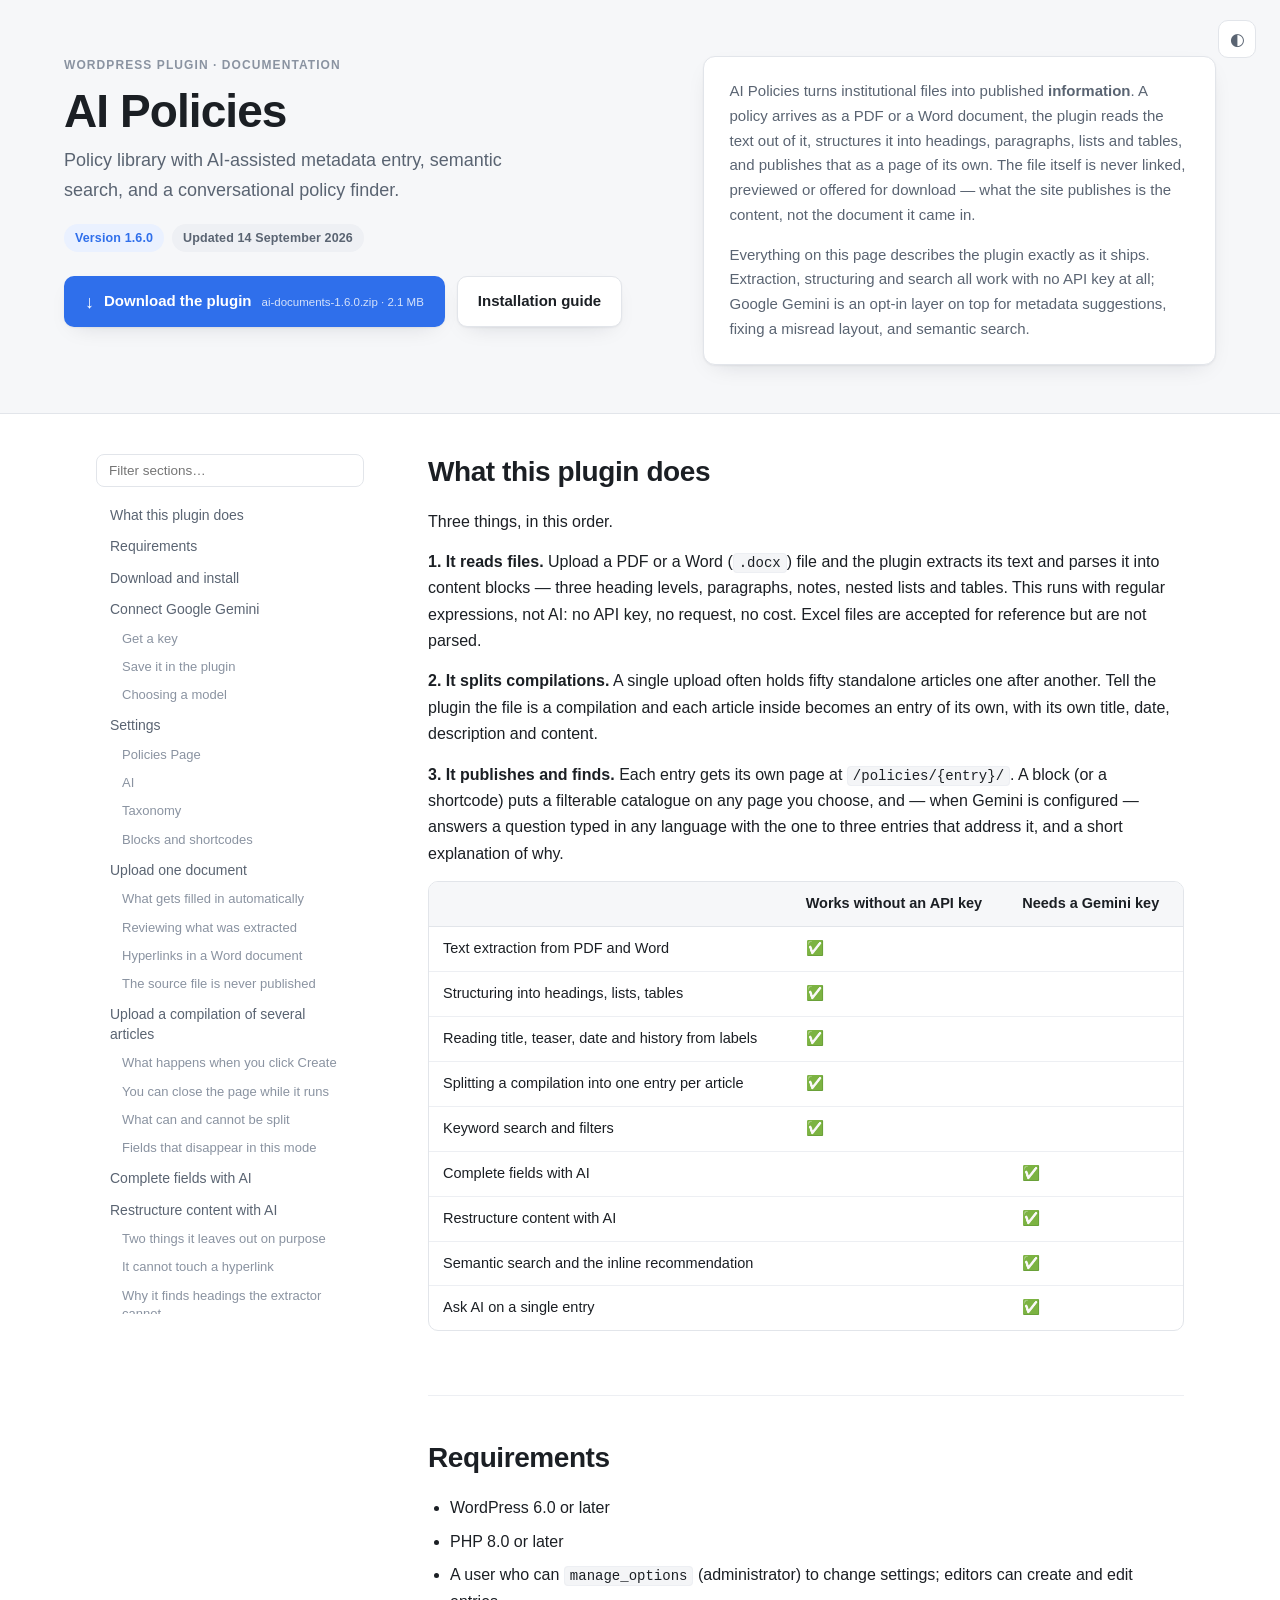
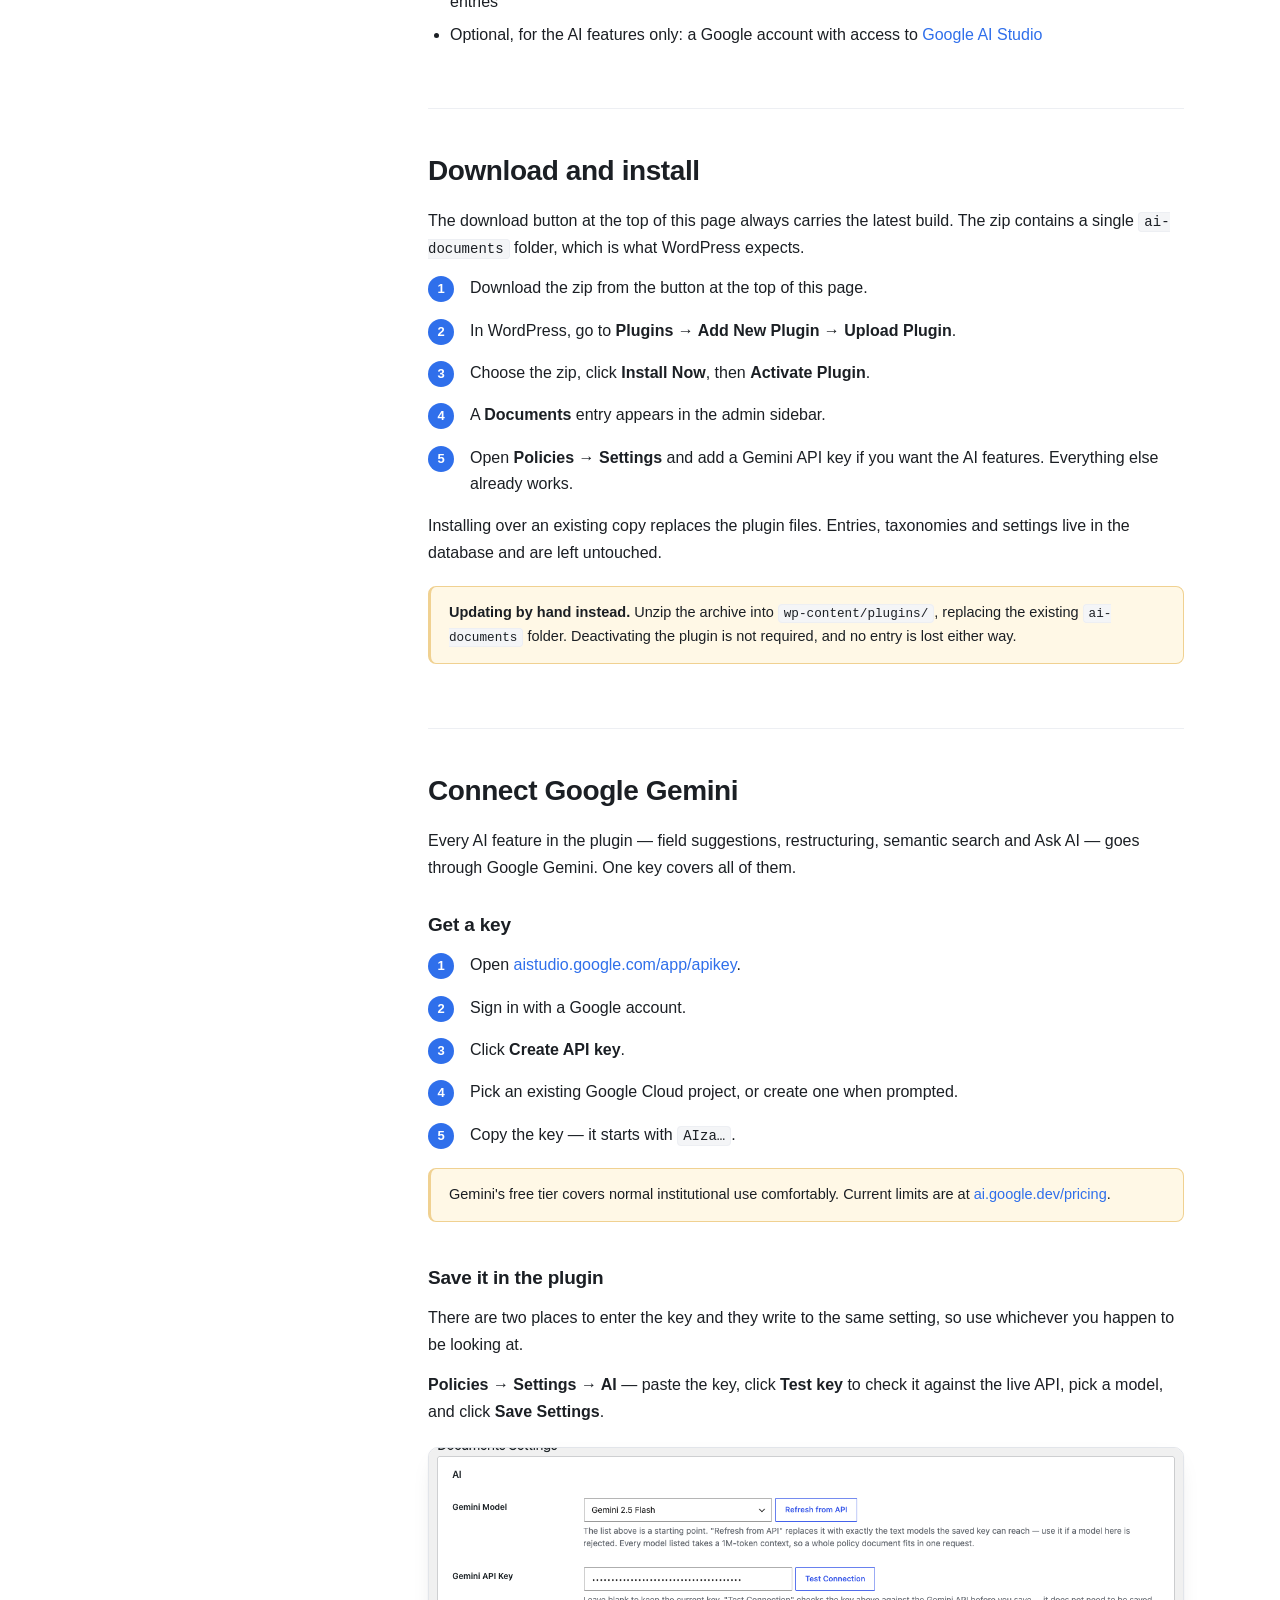
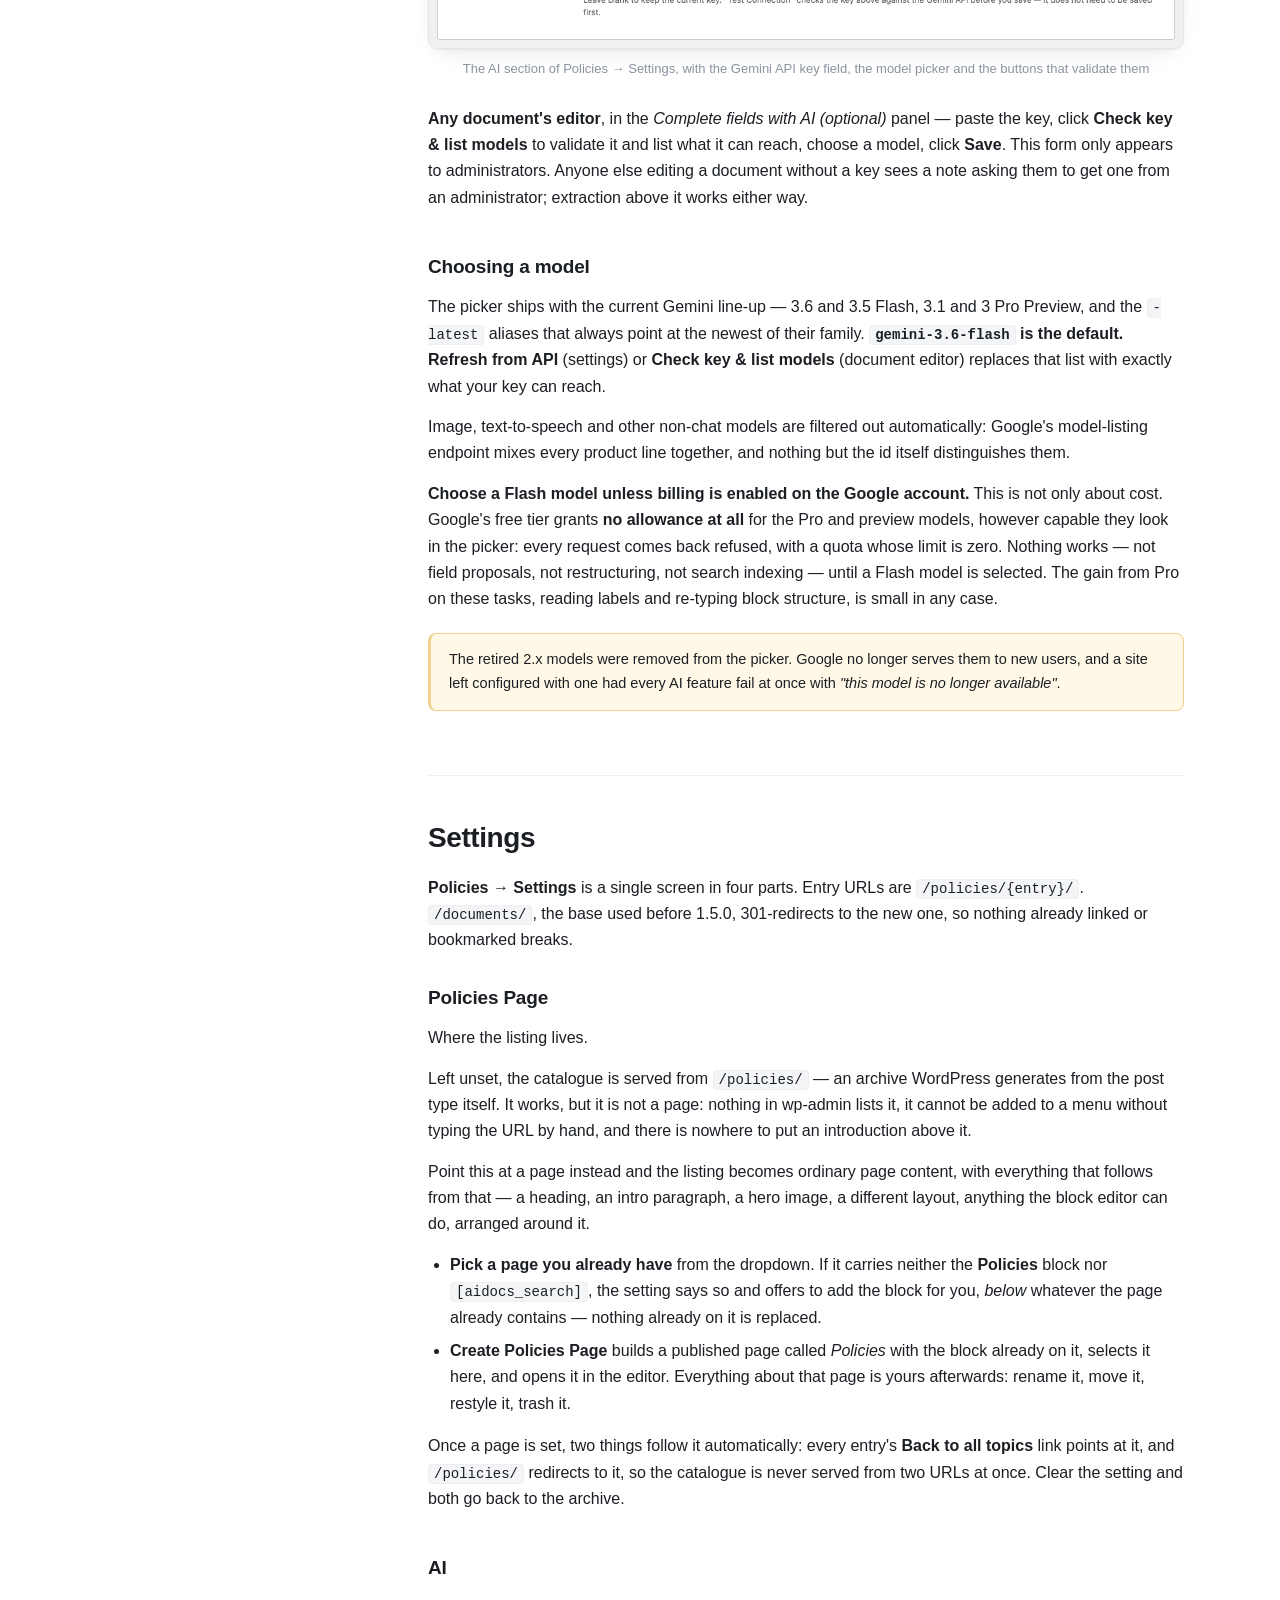
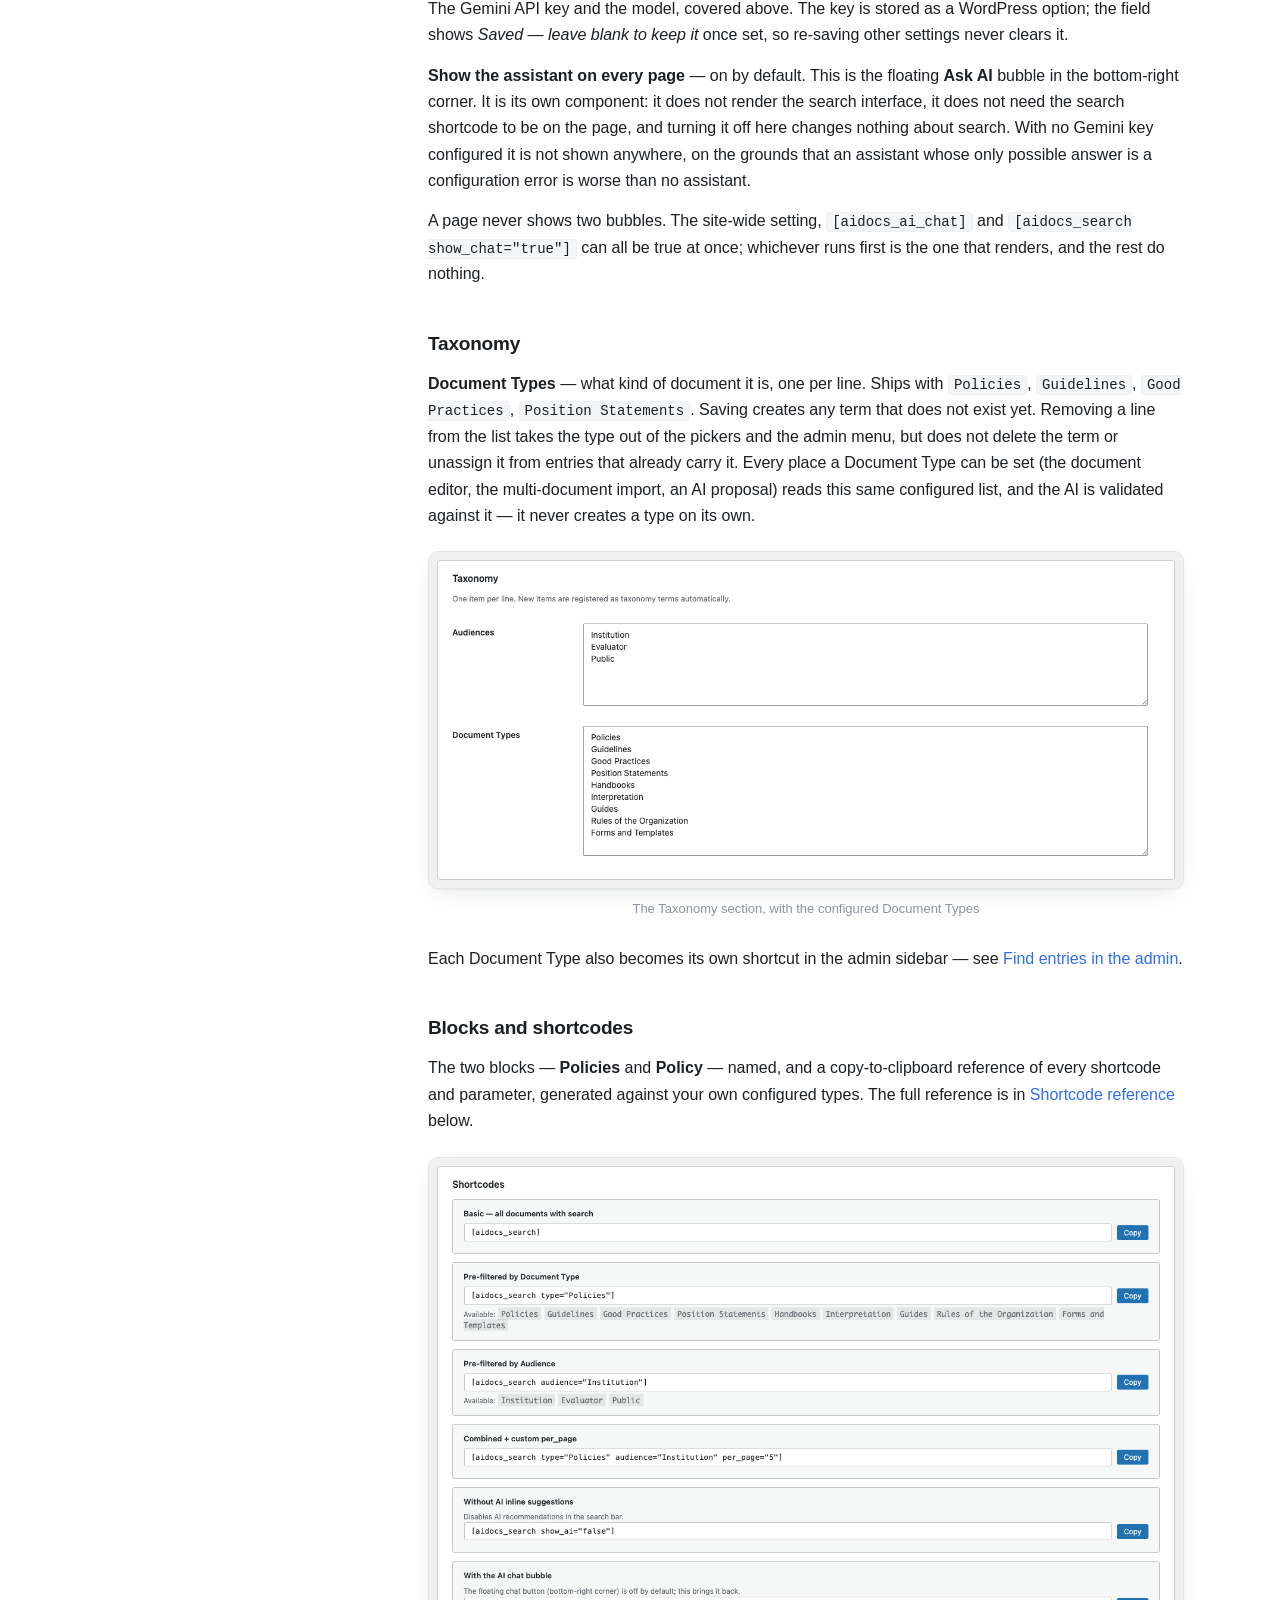
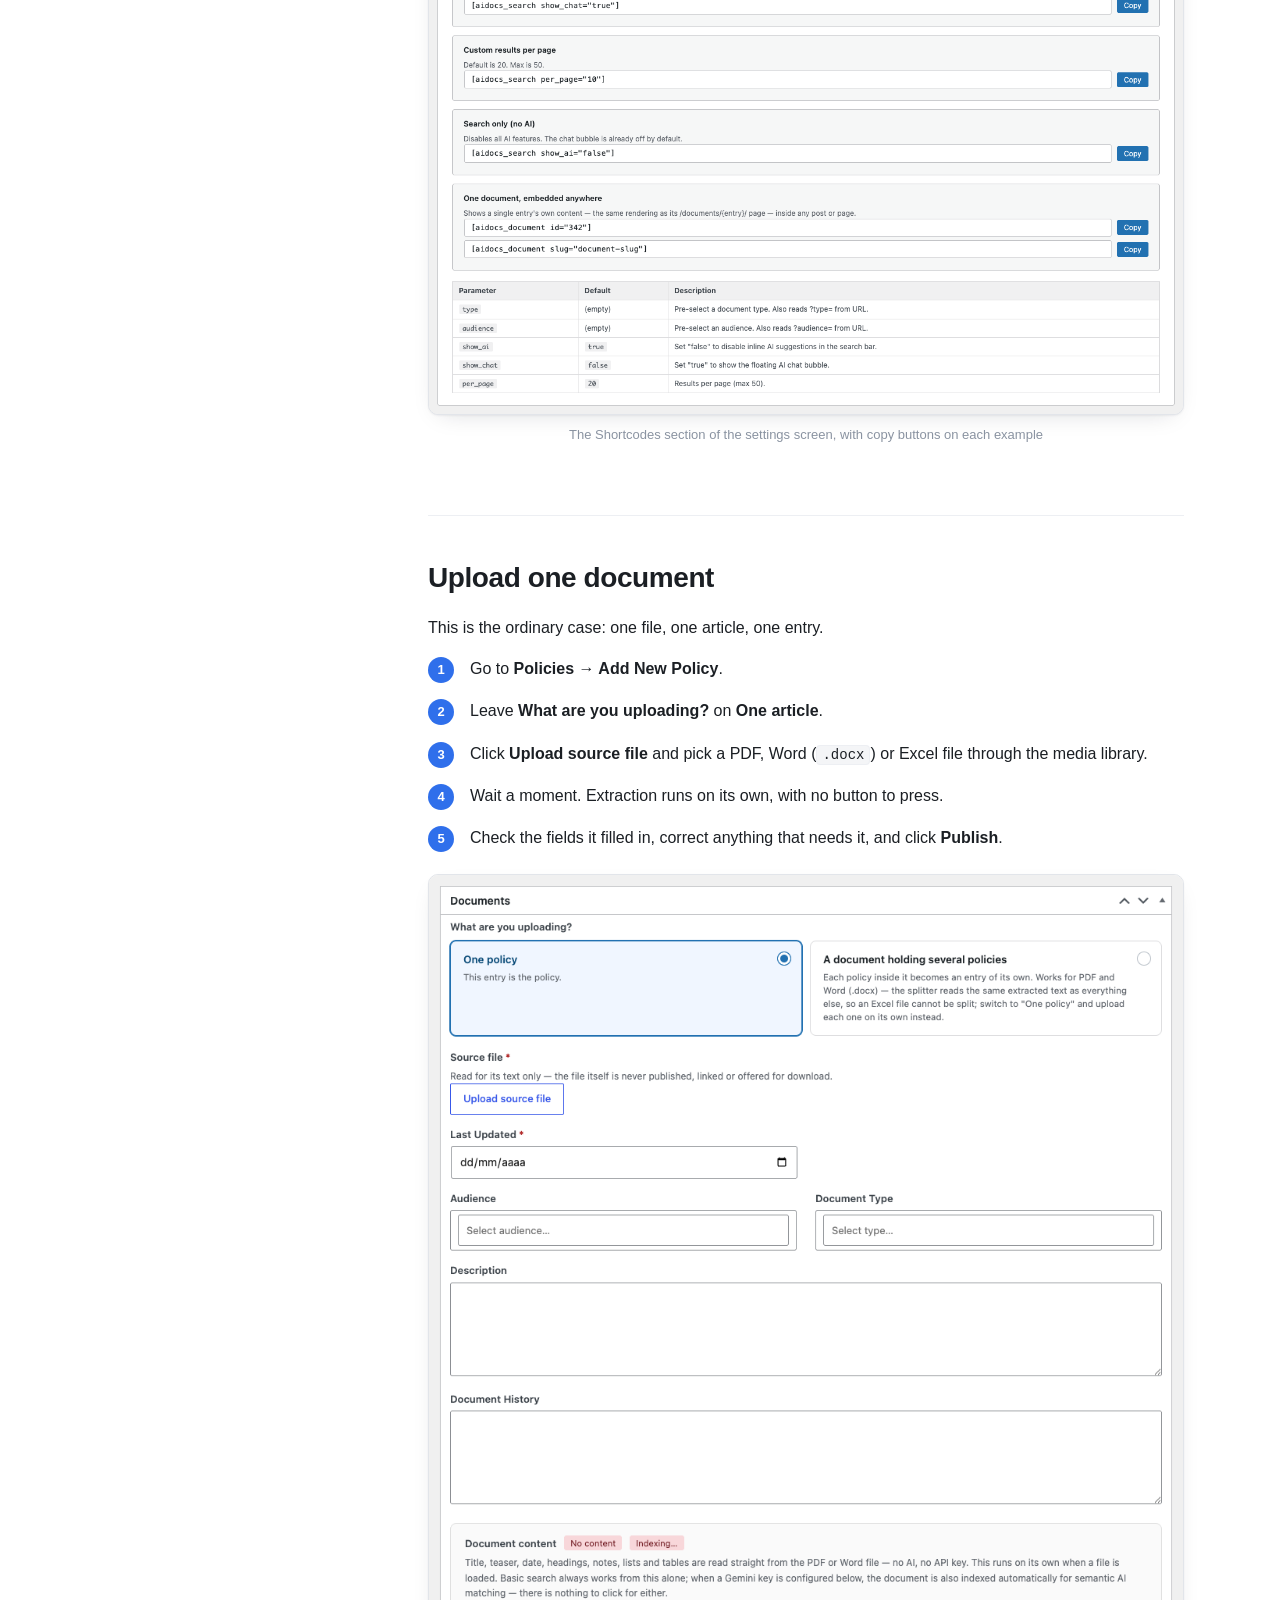
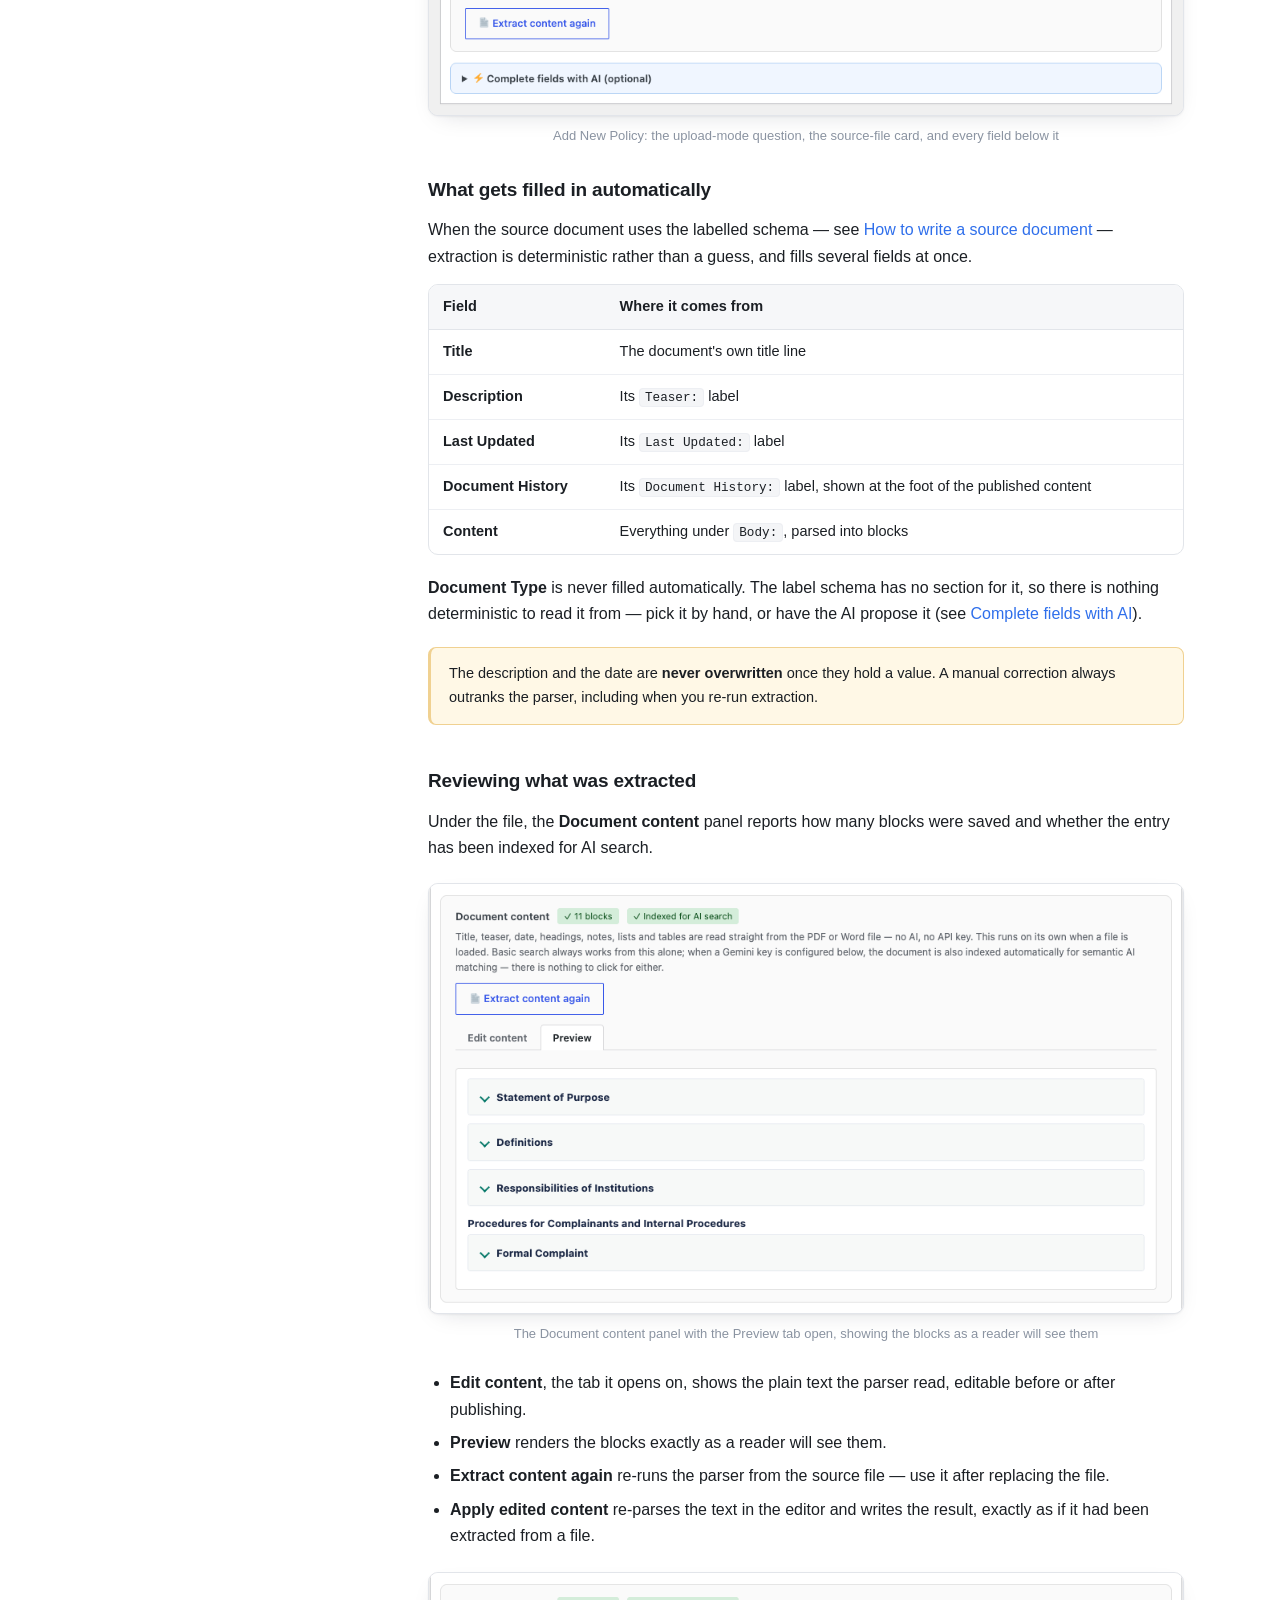
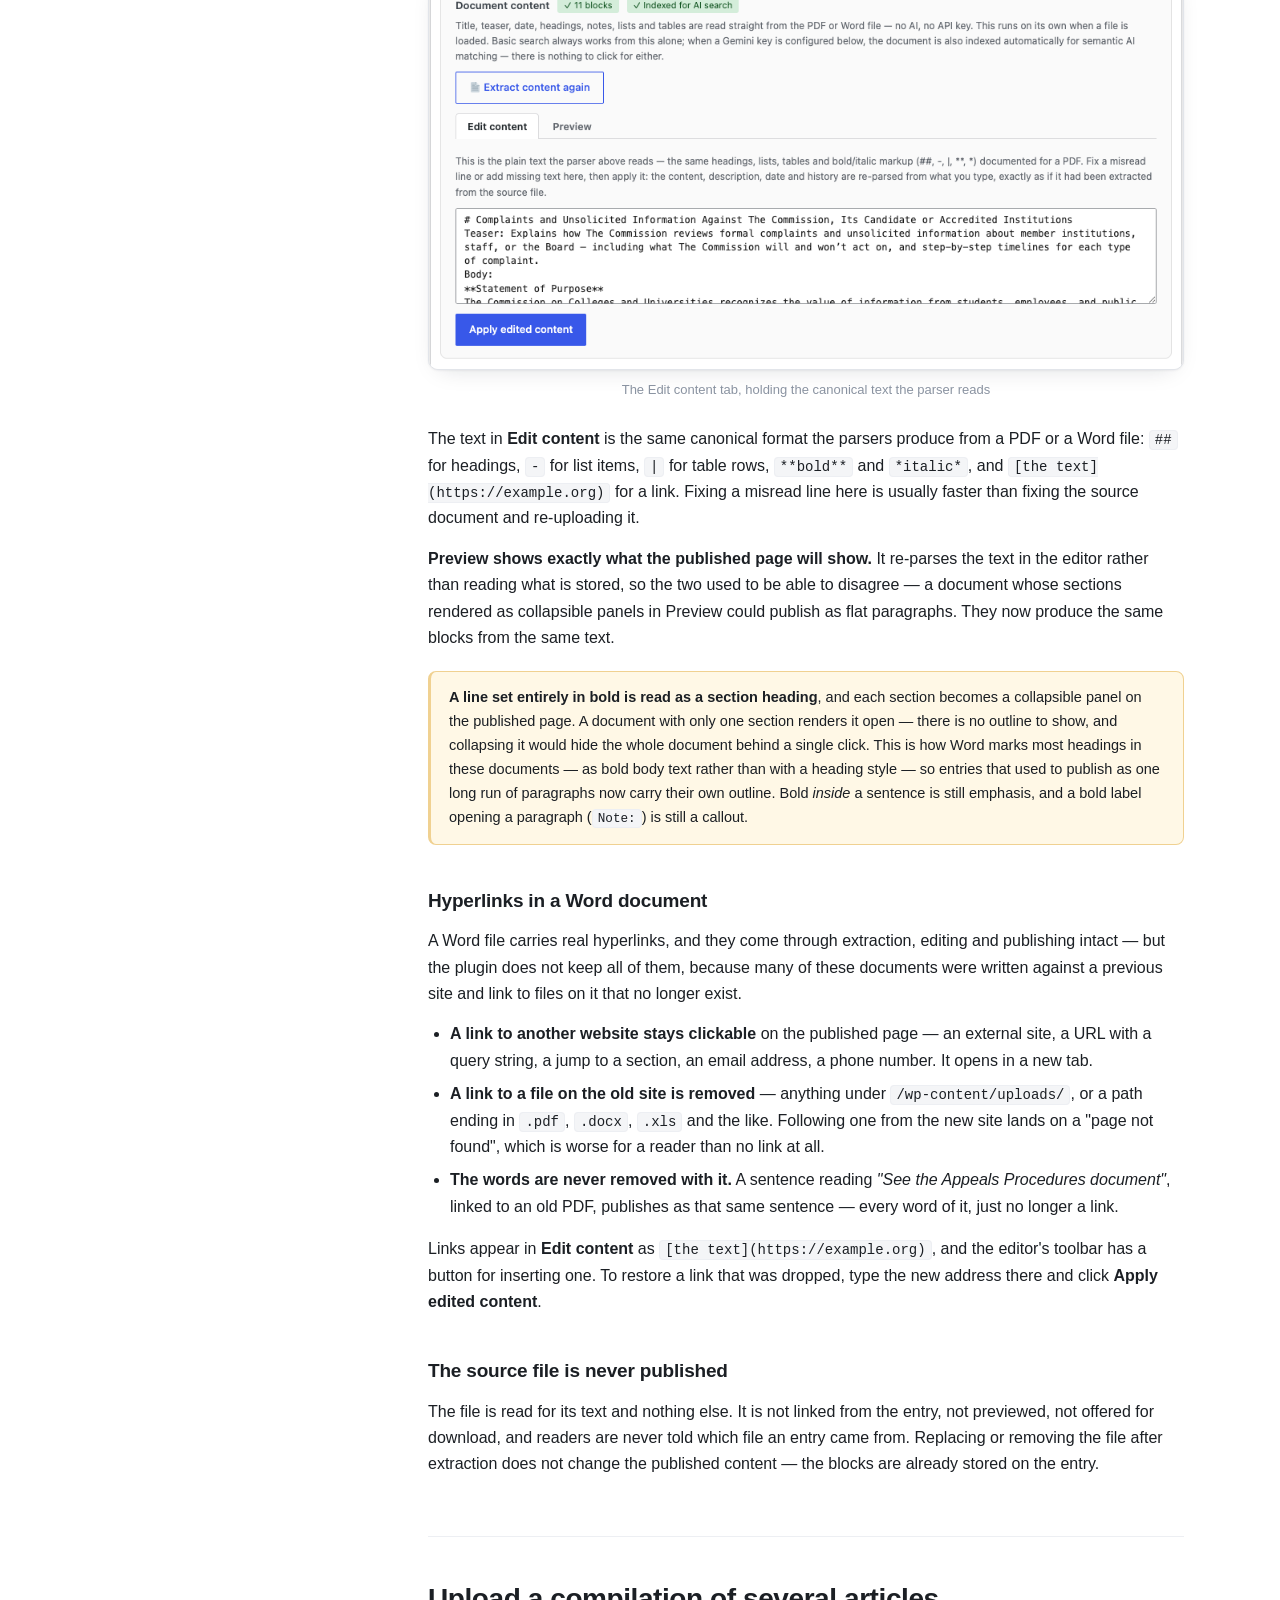
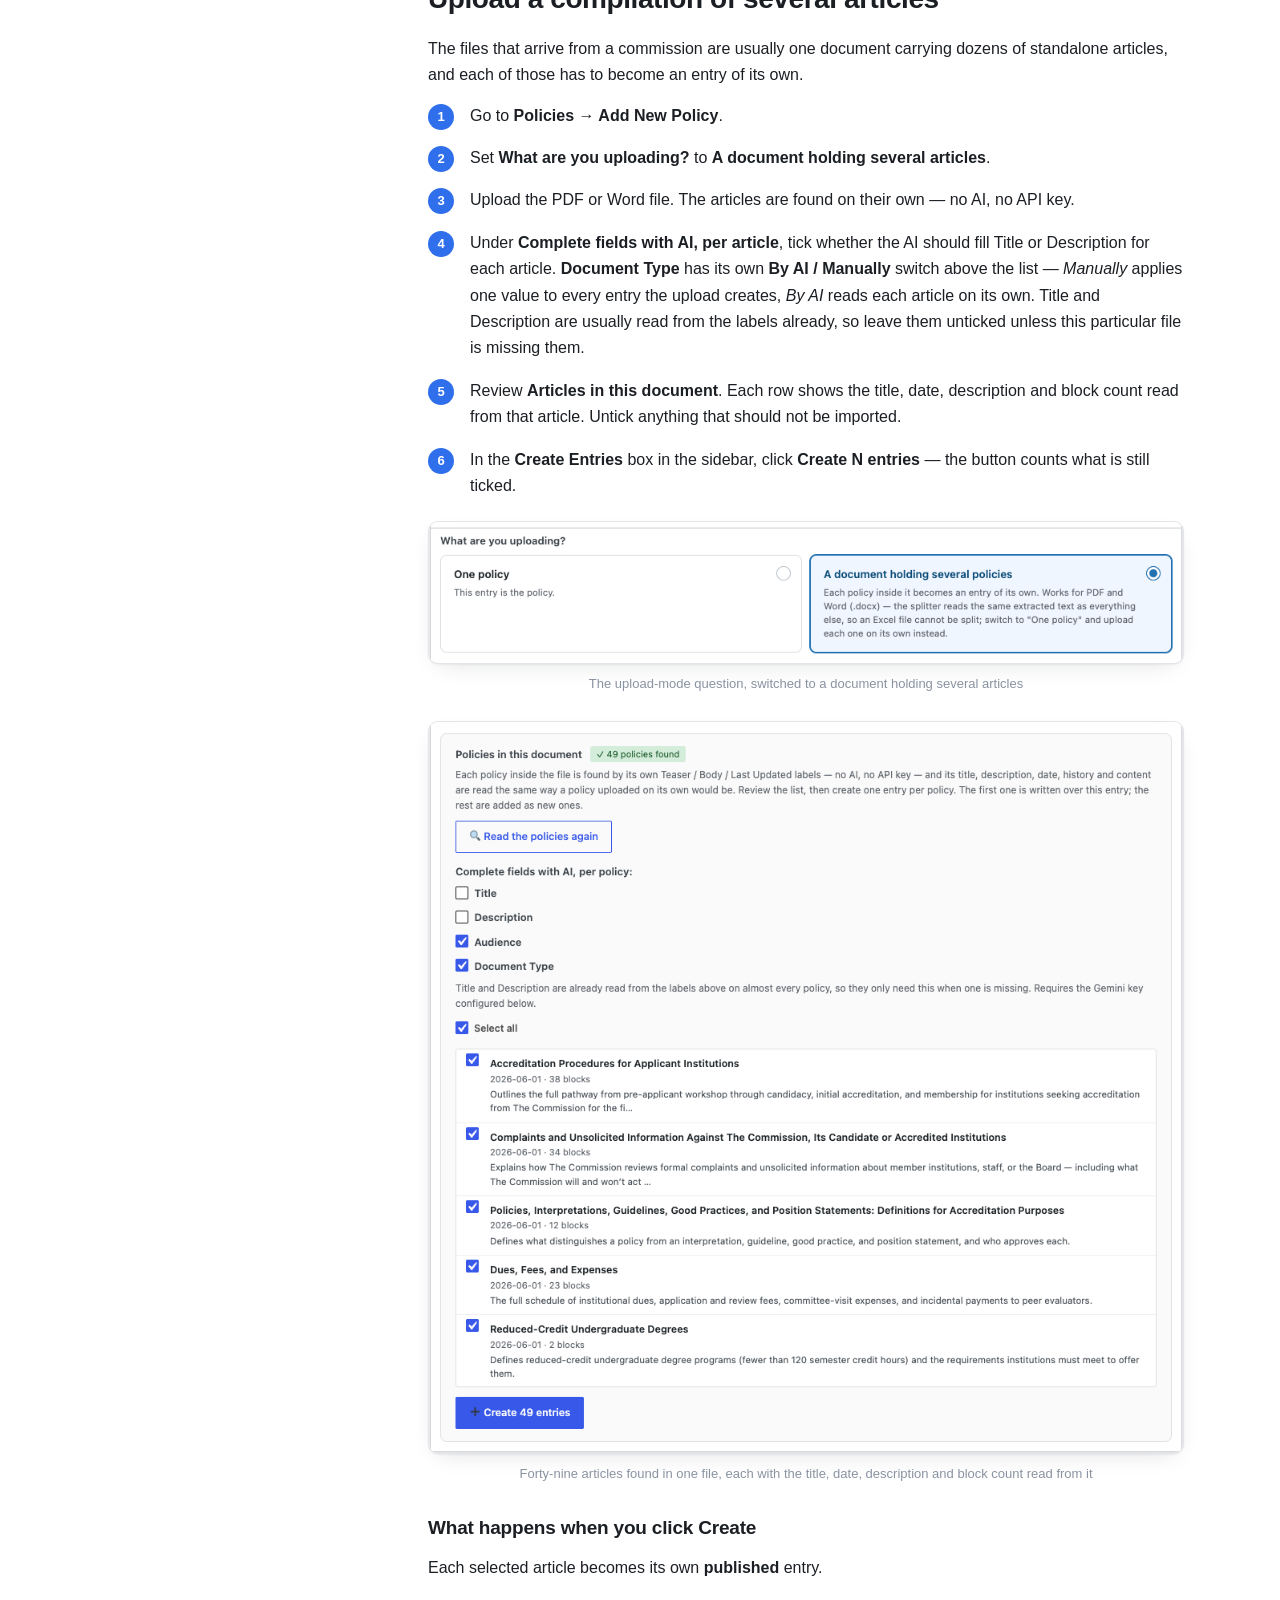
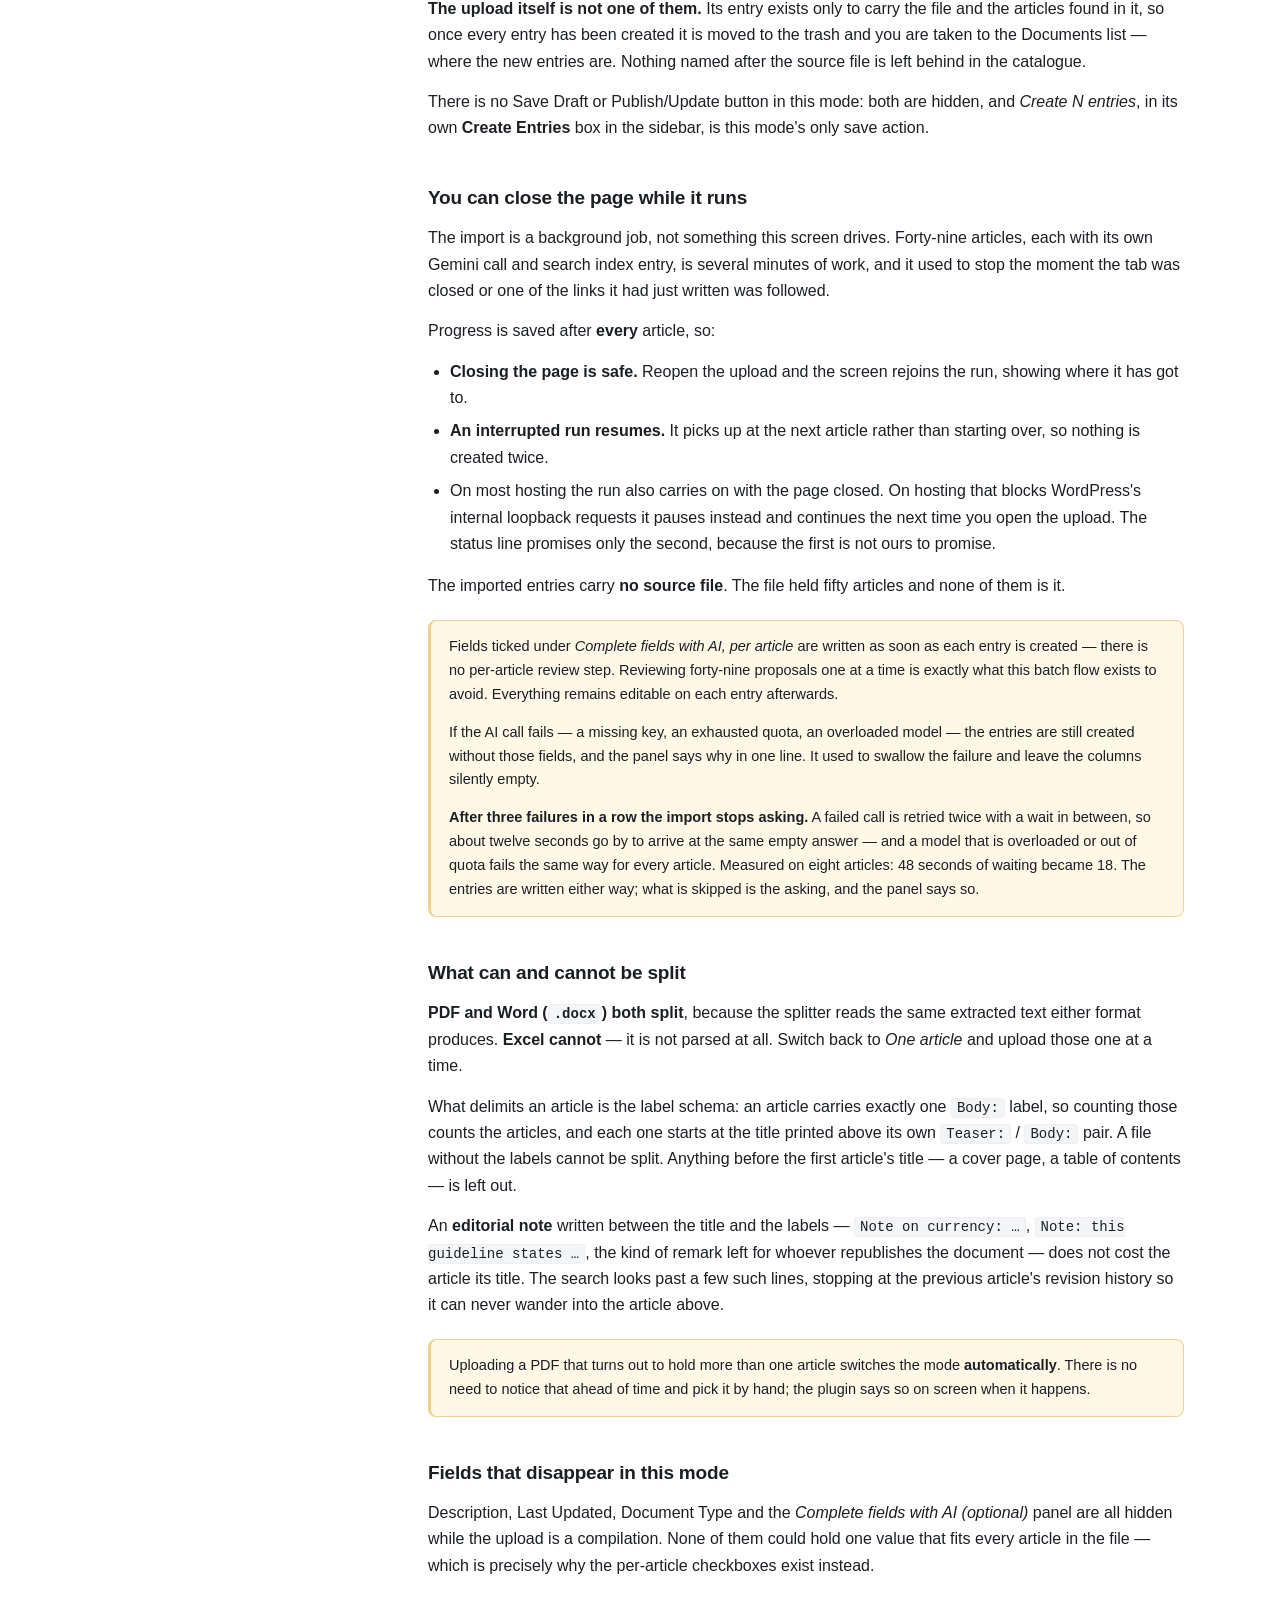
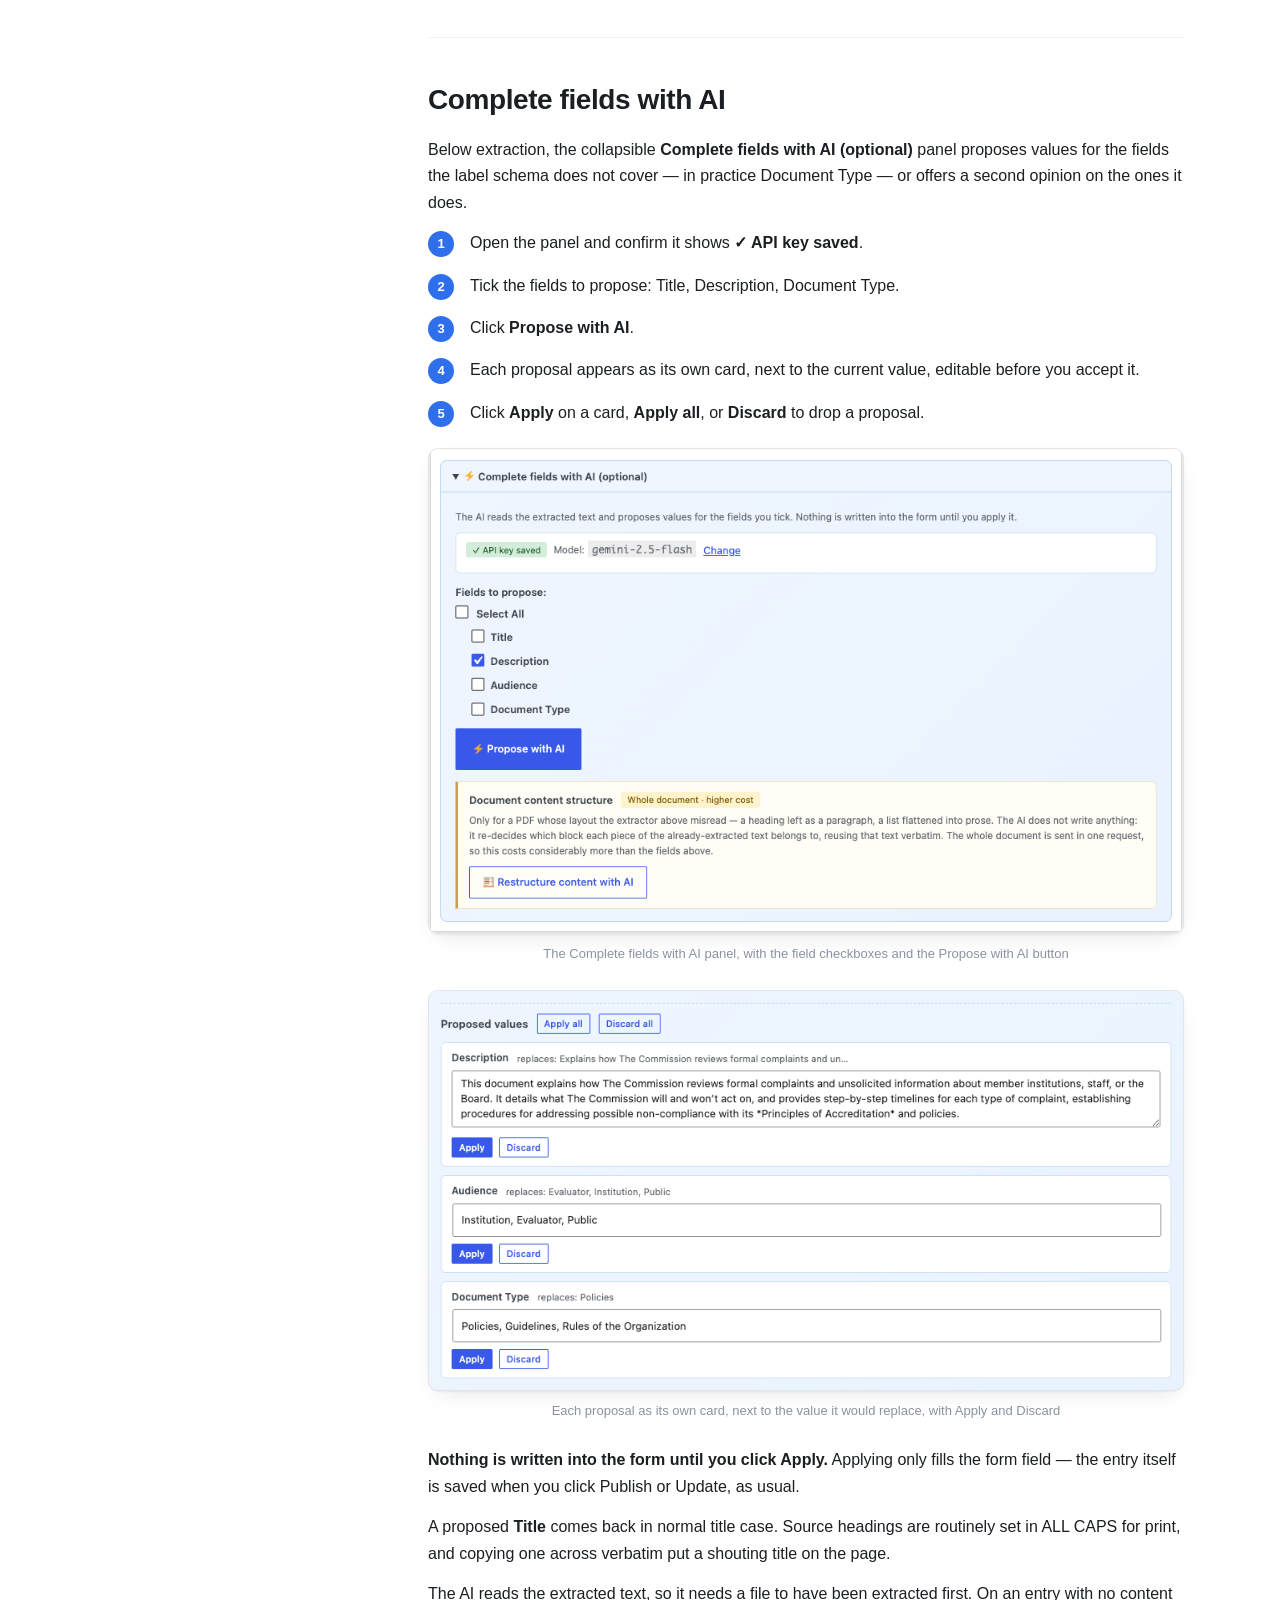
==== commit 15a3d149: "Give the Policies listing a home, and a search form that points at it Two halves of one problem. [ai" ====
--- a/plugins/ai-documents/docs/index.html
+++ b/plugins/ai-documents/docs/index.html
@@ -3,7 +3,7 @@
 <head>
 <meta charset="utf-8">
 <meta name="viewport" content="width=device-width, initial-scale=1">
-<title>AI Policies — user manual — AI Policies 1.5.0</title>
+<title>AI Policies — user manual — AI Policies 1.6.0</title>
 <meta name="description" content="Policy library with AI-assisted metadata entry, semantic search, and a conversational policy finder.">
 <meta name="generator" content="tools/build-docs.php">
 <link rel="icon" href="data:image/svg+xml,<svg xmlns='http://www.w3.org/2000/svg' viewBox='0 0 32 32'><rect width='32' height='32' rx='7' fill='%232f6feb'/><path d='M9 8h9l5 5v11a2 2 0 0 1-2 2H9a2 2 0 0 1-2-2V10a2 2 0 0 1 2-2z' fill='white'/><path d='M18 8v5h5' fill='%23c7dbff'/></svg>">
@@ -20,11 +20,11 @@
       <h1>AI Policies</h1>
       <p class="aidoc-lede">Policy library with AI-assisted metadata entry, semantic search, and a conversational policy finder.</p>
       <p class="aidoc-meta">
-        <span class="aidoc-chip">Version 1.5.0</span>
-        <span class="aidoc-chip aidoc-chip-quiet">Updated 10 September 2026</span>
+        <span class="aidoc-chip">Version 1.6.0</span>
+        <span class="aidoc-chip aidoc-chip-quiet">Updated 14 September 2026</span>
       </p>
       <div class="aidoc-hero-actions">
-        <a class="aidoc-btn aidoc-btn-primary" href="downloads/ai-documents-1.5.0.zip" download><span class="aidoc-btn-icon">↓</span> Download the plugin<small>ai-documents-1.5.0.zip · 2 MB</small></a>
+        <a class="aidoc-btn aidoc-btn-primary" href="downloads/ai-documents-1.6.0.zip" download><span class="aidoc-btn-icon">↓</span> Download the plugin<small>ai-documents-1.6.0.zip · 2.1 MB</small></a>
         <a class="aidoc-btn" href="#installation">Installation guide</a>
       </div>
     </div>
@@ -43,7 +43,7 @@
 <li><a href="#requirements">Requirements</a></li>
 <li><a href="#download-and-install">Download and install</a></li>
 <li><a href="#connect-google-gemini">Connect Google Gemini</a><ul><li><a href="#get-a-key">Get a key</a></li><li><a href="#save-it-in-the-plugin">Save it in the plugin</a></li><li><a href="#choosing-a-model">Choosing a model</a></li></ul></li>
-<li><a href="#settings">Settings</a><ul><li><a href="#ai">AI</a></li><li><a href="#taxonomy">Taxonomy</a></li><li><a href="#shortcodes">Shortcodes</a></li></ul></li>
+<li><a href="#settings">Settings</a><ul><li><a href="#policies-page">Policies Page</a></li><li><a href="#ai">AI</a></li><li><a href="#taxonomy">Taxonomy</a></li><li><a href="#blocks-and-shortcodes">Blocks and shortcodes</a></li></ul></li>
 <li><a href="#upload-one-document">Upload one document</a><ul><li><a href="#what-gets-filled-in-automatically">What gets filled in automatically</a></li><li><a href="#reviewing-what-was-extracted">Reviewing what was extracted</a></li><li><a href="#hyperlinks-in-a-word-document">Hyperlinks in a Word document</a></li><li><a href="#the-source-file-is-never-published">The source file is never published</a></li></ul></li>
 <li><a href="#upload-a-compilation-of-several-articles">Upload a compilation of several articles</a><ul><li><a href="#what-happens-when-you-click-create">What happens when you click Create</a></li><li><a href="#you-can-close-the-page-while-it-runs">You can close the page while it runs</a></li><li><a href="#what-can-and-cannot-be-split">What can and cannot be split</a></li><li><a href="#fields-that-disappear-in-this-mode">Fields that disappear in this mode</a></li></ul></li>
 <li><a href="#complete-fields-with-ai">Complete fields with AI</a></li>
@@ -51,7 +51,7 @@
 <li><a href="#edit-a-published-entry">Edit a published entry</a></li>
 <li><a href="#find-entries-in-the-admin">Find entries in the admin</a></li>
 <li><a href="#what-readers-see">What readers see</a><ul><li><a href="#the-entry-page">The entry page</a></li><li><a href="#the-search-page">The search page</a></li></ul></li>
-<li><a href="#shortcode-reference">Shortcode reference</a><ul><li><a href="#aidocs-search-the-catalogue"><code>[aidocs_search]</code> — the catalogue</a></li><li><a href="#aidocs-document-one-entry-embedded"><code>[aidocs_document]</code> — one entry, embedded</a></li><li><a href="#aidocs-ai-chat-the-assistant-on-its-own"><code>[aidocs_ai_chat]</code> — the assistant, on its own</a></li><li><a href="#using-them-in-the-block-editor">Using them in the block editor</a></li></ul></li>
+<li><a href="#shortcode-reference">Shortcode reference</a><ul><li><a href="#aidocs-search-the-catalogue"><code>[aidocs_search]</code> — the catalogue</a></li><li><a href="#aidocs-policy-search-the-search-form-on-its-own"><code>[aidocs_policy_search]</code> — the search form, on its own</a></li><li><a href="#aidocs-document-one-entry-embedded"><code>[aidocs_document]</code> — one entry, embedded</a></li><li><a href="#aidocs-ai-chat-the-assistant-on-its-own"><code>[aidocs_ai_chat]</code> — the assistant, on its own</a></li><li><a href="#the-same-two-things-as-blocks">The same two things, as blocks</a></li></ul></li>
 <li><a href="#how-to-write-a-source-document">How to write a source document</a><ul><li><a href="#for-a-compilation">For a compilation</a></li><li><a href="#how-reliable-this-is">How reliable this is</a></li><li><a href="#without-the-labels">Without the labels</a></li></ul></li>
 <li><a href="#troubleshooting">Troubleshooting</a></li>
 <li><a href="#keeping-this-documentation-up-to-date">Keeping this documentation up to date</a></li>
@@ -64,7 +64,7 @@
 <p>Three things, in this order.</p>
 <p><strong>1. It reads files.</strong> Upload a PDF or a Word (<code>.docx</code>) file and the plugin extracts its text and parses it into content blocks — three heading levels, paragraphs, notes, nested lists and tables. This runs with regular expressions, not AI: no API key, no request, no cost. Excel files are accepted for reference but are not parsed.</p>
 <p><strong>2. It splits compilations.</strong> A single upload often holds fifty standalone articles one after another. Tell the plugin the file is a compilation and each article inside becomes an entry of its own, with its own title, date, description and content.</p>
-<p><strong>3. It publishes and finds.</strong> Each entry gets its own page at <code>/policies/{entry}/</code>. A search shortcode puts a filterable catalogue on any page, and — when Gemini is configured — answers a question typed in any language with the one to three entries that address it, and a short explanation of why.</p>
+<p><strong>3. It publishes and finds.</strong> Each entry gets its own page at <code>/policies/{entry}/</code>. A block (or a shortcode) puts a filterable catalogue on any page you choose, and — when Gemini is configured — answers a question typed in any language with the one to three entries that address it, and a short explanation of why.</p>
 <div class="aidoc-table-wrap"><table>
 <thead><tr><th></th><th>Works without an API key</th><th>Needs a Gemini key</th></tr></thead>
 <tbody>
@@ -129,7 +129,16 @@
 </section>
 <section class="aidoc-section" id="settings">
 <h2>Settings</h2>
-<p><strong>Policies → Settings</strong> is a single screen in three parts. Entry URLs are <code>/policies/{entry}/</code>. <code>/documents/</code>, the base used before 1.5.0, 301-redirects to the new one, so nothing already linked or bookmarked breaks.</p>
+<p><strong>Policies → Settings</strong> is a single screen in four parts. Entry URLs are <code>/policies/{entry}/</code>. <code>/documents/</code>, the base used before 1.5.0, 301-redirects to the new one, so nothing already linked or bookmarked breaks.</p>
+<h3 id="policies-page">Policies Page</h3>
+<p>Where the listing lives.</p>
+<p>Left unset, the catalogue is served from <code>/policies/</code> — an archive WordPress generates from the post type itself. It works, but it is not a page: nothing in wp-admin lists it, it cannot be added to a menu without typing the URL by hand, and there is nowhere to put an introduction above it.</p>
+<p>Point this at a page instead and the listing becomes ordinary page content, with everything that follows from that — a heading, an intro paragraph, a hero image, a different layout, anything the block editor can do, arranged around it.</p>
+<ul>
+<li><strong>Pick a page you already have</strong> from the dropdown. If it carries neither the <strong>Policies</strong> block nor <code>[aidocs_search]</code>, the setting says so and offers to add the block for you, <em>below</em> whatever the page already contains — nothing already on it is replaced.</li>
+<li><strong>Create Policies Page</strong> builds a published page called <em>Policies</em> with the block already on it, selects it here, and opens it in the editor. Everything about that page is yours afterwards: rename it, move it, restyle it, trash it.</li>
+</ul>
+<p>Once a page is set, two things follow it automatically: every entry&#039;s <strong>Back to all topics</strong> link points at it, and <code>/policies/</code> redirects to it, so the catalogue is never served from two URLs at once. Clear the setting and both go back to the archive.</p>
 <h3 id="ai">AI</h3>
 <p>The Gemini API key and the model, covered above. The key is stored as a WordPress option; the field shows <em>Saved — leave blank to keep it</em> once set, so re-saving other settings never clears it.</p>
 <p><strong>Show the assistant on every page</strong> — on by default. This is the floating <strong>Ask AI</strong> bubble in the bottom-right corner. It is its own component: it does not render the search interface, it does not need the search shortcode to be on the page, and turning it off here changes nothing about search. With no Gemini key configured it is not shown anywhere, on the grounds that an assistant whose only possible answer is a configuration error is worse than no assistant.</p>
@@ -138,8 +147,8 @@
 <p><strong>Document Types</strong> — what kind of document it is, one per line. Ships with <code>Policies</code>, <code>Guidelines</code>, <code>Good Practices</code>, <code>Position Statements</code>. Saving creates any term that does not exist yet. Removing a line from the list takes the type out of the pickers and the admin menu, but does not delete the term or unassign it from entries that already carry it. Every place a Document Type can be set (the document editor, the multi-document import, an AI proposal) reads this same configured list, and the AI is validated against it — it never creates a type on its own.</p>
 <figure class="aidoc-shot"><img src="assets/screenshots/settings-taxonomy.png" alt="The Taxonomy section, with the configured Document Types" loading="lazy"><figcaption>The Taxonomy section, with the configured Document Types</figcaption></figure>
 <p>Each Document Type also becomes its own shortcut in the admin sidebar — see <a href="#find-entries-in-the-admin">Find entries in the admin</a>.</p>
-<h3 id="shortcodes">Shortcodes</h3>
-<p>A copy-to-clipboard reference of every shortcode and parameter, generated against your own configured types. The full reference is in <a href="#shortcode-reference">Shortcode reference</a> below.</p>
+<h3 id="blocks-and-shortcodes">Blocks and shortcodes</h3>
+<p>The two blocks — <strong>Policies</strong> and <strong>Policy</strong> — named, and a copy-to-clipboard reference of every shortcode and parameter, generated against your own configured types. The full reference is in <a href="#shortcode-reference">Shortcode reference</a> below.</p>
 <figure class="aidoc-shot"><img src="assets/screenshots/settings-shortcodes.png" alt="The Shortcodes section of the settings screen, with copy buttons on each example" loading="lazy"><figcaption>The Shortcodes section of the settings screen, with copy buttons on each example</figcaption></figure>
 </section>
 <section class="aidoc-section" id="upload-one-document">
@@ -304,7 +313,7 @@
 <p>There is no download button and no file preview. The source file is not part of what a reader is offered.</p>
 <figure class="aidoc-shot"><img src="assets/screenshots/frontend-single.png" alt="A published entry, with its tags, metadata grid, table of contents and collapsible content" loading="lazy"><figcaption>A published entry, with its tags, metadata grid, table of contents and collapsible content</figcaption></figure>
 <h3 id="the-search-page">The search page</h3>
-<p>The catalogue lives wherever you place the <code>[aidocs_search]</code> shortcode.</p>
+<p>The catalogue lives on the page set as <strong>Policies Page</strong> in Settings — or, with none set, on <code>/policies/</code>. It can also be placed anywhere else, as many times as you like, with the <strong>Policies</strong> block or the <code>[aidocs_search]</code> shortcode.</p>
 <ul>
 <li><strong>Keyword field</strong> — type in any language. After roughly 600 ms of no typing, and only with a Gemini key configured, the AI answers in that same language and surfaces the one to three entries that address the question, each with a <strong>View details</strong> button. Without a key, the field still runs a plain WordPress keyword search.</li>
 <li>A <strong>Document Type</strong> tab bar narrows the results.</li>
@@ -321,10 +330,10 @@
 </section>
 <section class="aidoc-section" id="shortcode-reference">
 <h2>Shortcode reference</h2>
-<p>Two shortcodes. <code>[aidocs_search]</code> places the catalogue; <code>[aidocs_document]</code> embeds one entry&#039;s content.</p>
+<p>Three shortcodes. <code>[aidocs_search]</code> places the catalogue; <code>[aidocs_policy_search]</code> places the search form on its own, on a page that has no catalogue; <code>[aidocs_document]</code> embeds one entry&#039;s content.</p>
 <h3 id="aidocs-search-the-catalogue"><code>[aidocs_search]</code> — the catalogue</h3>
 <div class="aidoc-code"><button class="aidoc-copy" type="button" aria-label="Copy">Copy</button><pre><code>[aidocs_search]</code></pre></div>
-<p>Renders the keyword field, both filter dropdowns, the result list and its pagination. <code>/{archive}/</code> already shows this same search, so the shortcode is what to use for putting it somewhere else as well — a second page with different pre-selected filters, for instance.</p>
+<p>Renders the keyword field, both filter dropdowns, the result list and its pagination — the same thing the <strong>Policies</strong> block renders, and the same thing the page set as <strong>Policies Page</strong> already shows. Use it for putting the catalogue somewhere else as well: a second page with different pre-selected filters, for instance.</p>
 <div class="aidoc-table-wrap"><table>
 <thead><tr><th>Parameter</th><th>Default</th><th>Accepts</th><th>What it does</th></tr></thead>
 <tbody>
@@ -333,10 +342,25 @@
 <tr><td><code>show_ai</code></td><td><code>true</code></td><td><code>true</code> / <code>false</code></td><td><code>false</code> turns off the inline AI recommendation in the keyword field. Keyword search and filters still work.</td></tr>
 <tr><td><code>show_chat</code></td><td><code>false</code></td><td><code>true</code> / <code>false</code></td><td><code>true</code> brings back the floating AI chat bubble. Off by default: every result card already links to its entry, so the bubble duplicates that with a second way to get there.</td></tr>
 </tbody></table></div>
-<h4 id="reading-filters-from-the-url">Reading filters from the URL</h4>
-<p><code>type</code> is also read from the query string, and the URL wins over the attribute. So a single page carrying a plain <code>[aidocs_search]</code> can be linked as a pre-filtered view:</p>
-<div class="aidoc-code"><button class="aidoc-copy" type="button" aria-label="Copy">Copy</button><pre><code>/policies/?type=Guidelines</code></pre></div>
-<p>That is what makes one search page enough for every &quot;show me only X&quot; link in a menu or a sidebar.</p>
+<h4 id="reading-a-search-from-the-url">Reading a search from the URL</h4>
+<p><code>q</code> and <code>type</code> are both read from the query string, and the URL wins over the attribute. The keyword field arrives filled in, the matching type tab arrives selected, and the search runs once on load from those two values — so a catalogue page can be linked as a finished search, not just as a page:</p>
+<div class="aidoc-code"><button class="aidoc-copy" type="button" aria-label="Copy">Copy</button><pre><code>/policies/?type=Guidelines
+/policies/?q=transfer%20credit&amp;type=Policies</code></pre></div>
+<p>That is what makes one catalogue page enough for every &quot;show me only X&quot; link in a menu or a sidebar — and it is what carries a search across a redirect from <code>[aidocs_policy_search]</code> below, which needs nothing more than to point at this page.</p>
+<h3 id="aidocs-policy-search-the-search-form-on-its-own"><code>[aidocs_policy_search]</code> — the search form, on its own</h3>
+<div class="aidoc-code"><button class="aidoc-copy" type="button" aria-label="Copy">Copy</button><pre><code>[aidocs_policy_search results_url=&quot;/policies/&quot;]</code></pre></div>
+<p>The same card, type tabs, keyword field and Search button <code>[aidocs_search]</code> renders — and nothing under them. Submitting it goes to the catalogue:</p>
+<div class="aidoc-code"><button class="aidoc-copy" type="button" aria-label="Copy">Copy</button><pre><code>policy search form  →  /policies/?q=…&amp;type=…  →  the results</code></pre></div>
+<p>Use it on a page that introduces the policies rather than listing them — a &quot;Principles, Standards &amp; Policies&quot; landing page, say — where the whole library printed under the box is not what anyone came for. The catalogue stays where it is; this only sends visitors to it.</p>
+<div class="aidoc-table-wrap"><table>
+<thead><tr><th>Parameter</th><th>Default</th><th>Accepts</th><th>What it does</th></tr></thead>
+<tbody>
+<tr><td><code>results_url</code></td><td><em>(empty)</em></td><td>A path, a page id, or a URL on this site</td><td>Where Search goes. Left out, <strong>Settings → Policies Page</strong> — the right answer for a site with one catalogue. An off-site URL is ignored rather than honoured.</td></tr>
+<tr><td><code>type</code></td><td><em>(empty)</em></td><td>A Document Type name</td><td>Pre-selects that type&#039;s tab, for a form that is only ever about one kind of policy.</td></tr>
+<tr><td><code>show_heading</code></td><td><code>yes</code></td><td><code>yes</code> / <code>no</code></td><td><code>no</code> drops the card&#039;s own title and subtitle, for a section that already has a heading above the form.</td></tr>
+</tbody></table></div>
+<p>This is a plain GET form. It runs no JavaScript, makes no AJAX call and needs no nonce — submitting it is an ordinary navigation, so the result is a shareable URL, the back button works, and it is safe behind a page cache. Clicking a type tab submits too, carrying whatever is already typed.</p>
+<p>The same thing can be written as <code>[aidocs_search mode=&quot;form&quot;]</code>; the two are one shortcode with one renderer behind them, so they cannot drift apart. Prefer <code>[aidocs_policy_search]</code> — the tag says what it does.</p>
 <h4 id="recipes">Recipes</h4>
 <p>A no-AI page, ten at a time:</p>
 <div class="aidoc-code"><button class="aidoc-copy" type="button" aria-label="Copy">Copy</button><pre><code>[aidocs_search show_ai=&quot;false&quot; per_page=&quot;10&quot;]</code></pre></div>
@@ -374,13 +398,15 @@
 </tbody></table></div>
 <p><code>[sacscoc_ai_chat]</code> is the same shortcode under a second name.</p>
 <p>Nothing is rendered at all when no Gemini API key is configured.</p>
-<h3 id="using-them-in-the-block-editor">Using them in the block editor</h3>
-<ol class="aidoc-steps">
-<li>Add a <strong>Shortcode</strong> block where the catalogue or the entry should appear.</li>
-<li>Paste the shortcode, including its square brackets.</li>
-<li>Update the page, then view it — shortcodes render on the front end, not in the editor canvas.</li>
-</ol>
-<p>The copy buttons in <strong>Policies → Settings → Shortcodes</strong> produce these same snippets, already filled in with your own configured types and a real entry ID from your site.</p>
+<h3 id="the-same-two-things-as-blocks">The same two things, as blocks</h3>
+<p>Nothing has to be typed. The block inserter carries both:</p>
+<ul>
+<li><strong>Policies</strong> — the catalogue. Document type, results per page and the AI suggestions toggle are set from the block sidebar instead of as attributes.</li>
+<li><strong>Policy</strong> — one entry, chosen from a list of your published policies by title rather than by ID.</li>
+</ul>
+<p>Each is the same PHP as its shortcode, so the two can never show anything different for the same settings. Both also pick up the editor&#039;s own background colour, text colour, padding and font-size controls, which no shortcode attribute offers.</p>
+<p>The preview in the editor is the real markup, but the catalogue&#039;s search runs on the published page only — the preview says so where the results would be.</p>
+<p>For a page with no block editor, or if you would rather type it, add a <strong>Shortcode</strong> block (or paste into a classic editor) with the shortcode and its square brackets. The copy buttons in <strong>Policies → Settings → Blocks and shortcodes</strong> produce those snippets, already filled in with your own configured types and a real entry ID from your site.</p>
 </section>
 <section class="aidoc-section" id="how-to-write-a-source-document">
 <h2>How to write a source document</h2>
@@ -438,7 +464,7 @@
 </div>
 
 <footer class="aidoc-footer">
-  <p><strong>AI Policies</strong> 1.5.0 · documentation generated 10 September 2026</p>
+  <p><strong>AI Policies</strong> 1.6.0 · documentation generated 14 September 2026</p>
   <p class="aidoc-footnote">This page is generated from <code>docs/DOCUMENTATION.md</code> by <code>tools/build-docs.php</code>. Edit the Markdown, re-run <code>bash tools/build-docs.sh</code>, and this page, the plugin&rsquo;s own Documentation screen and the download below it all update together.</p>
 </footer>
 
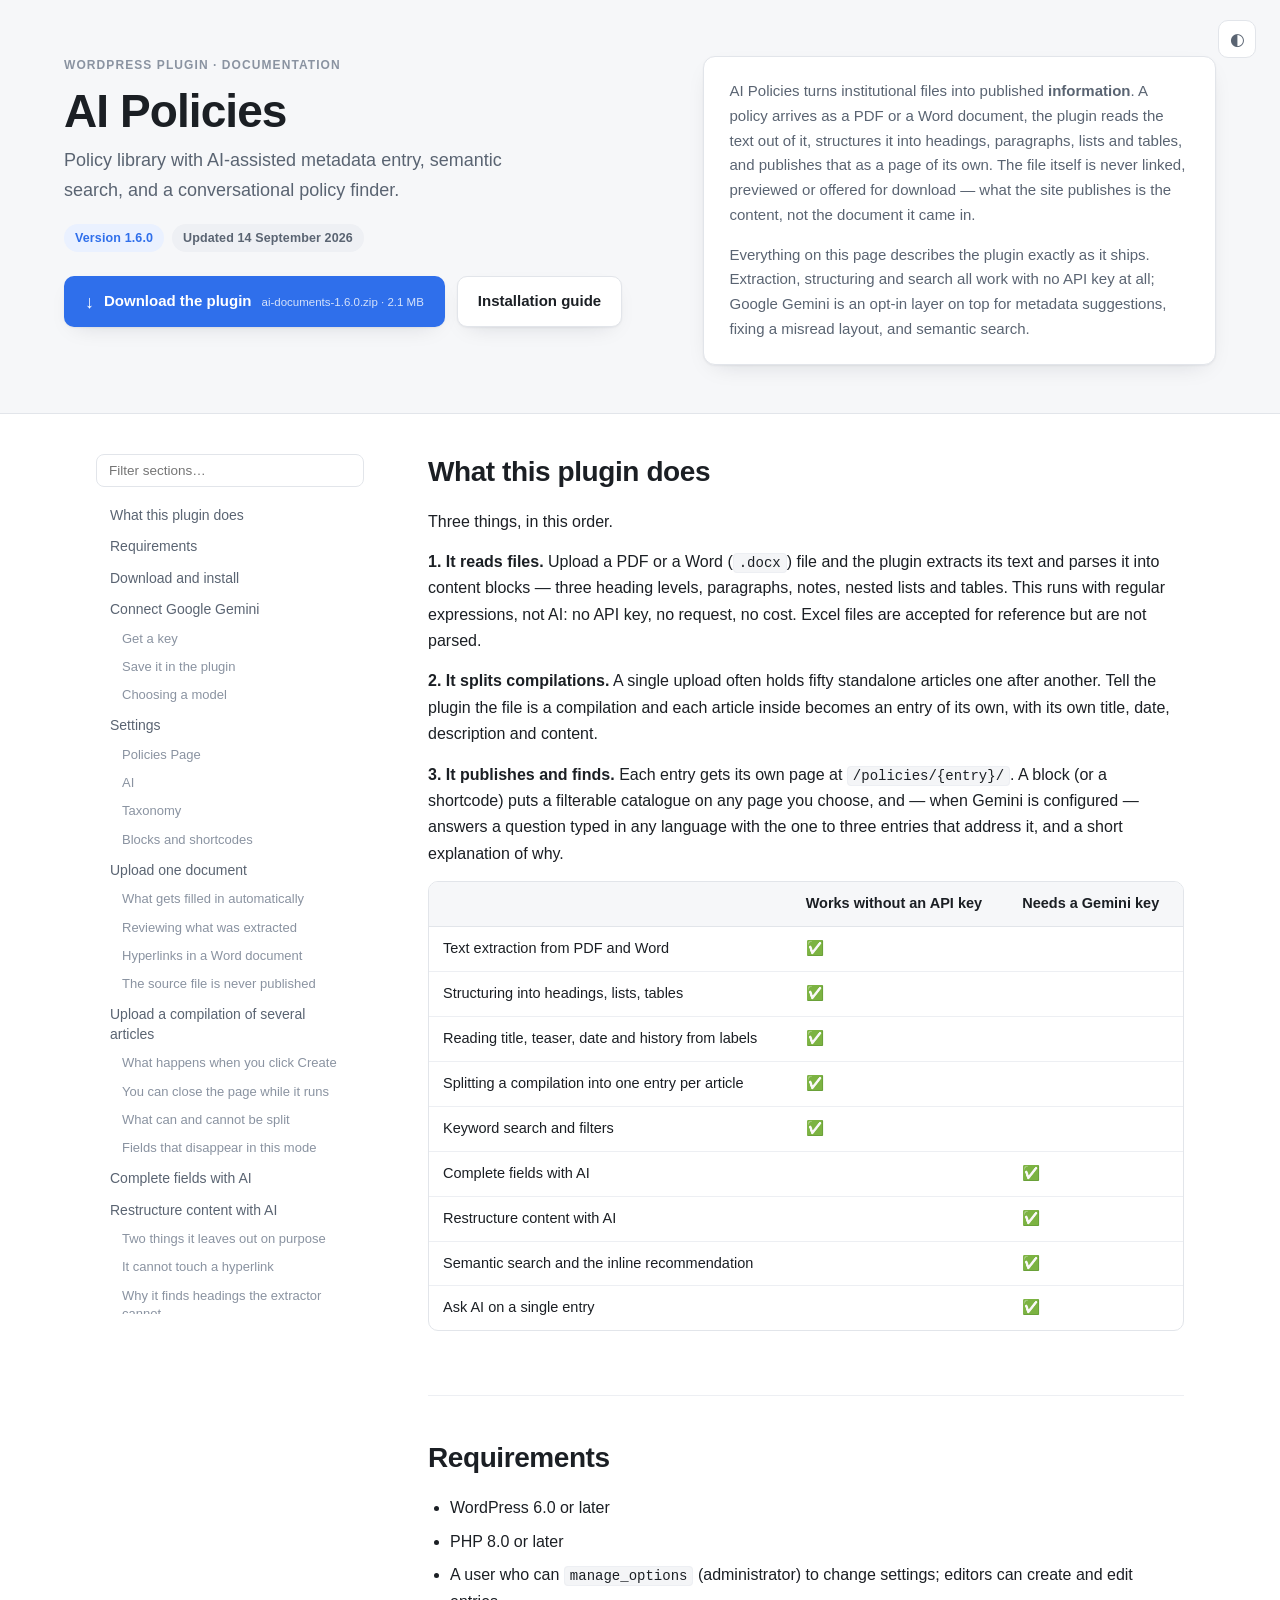
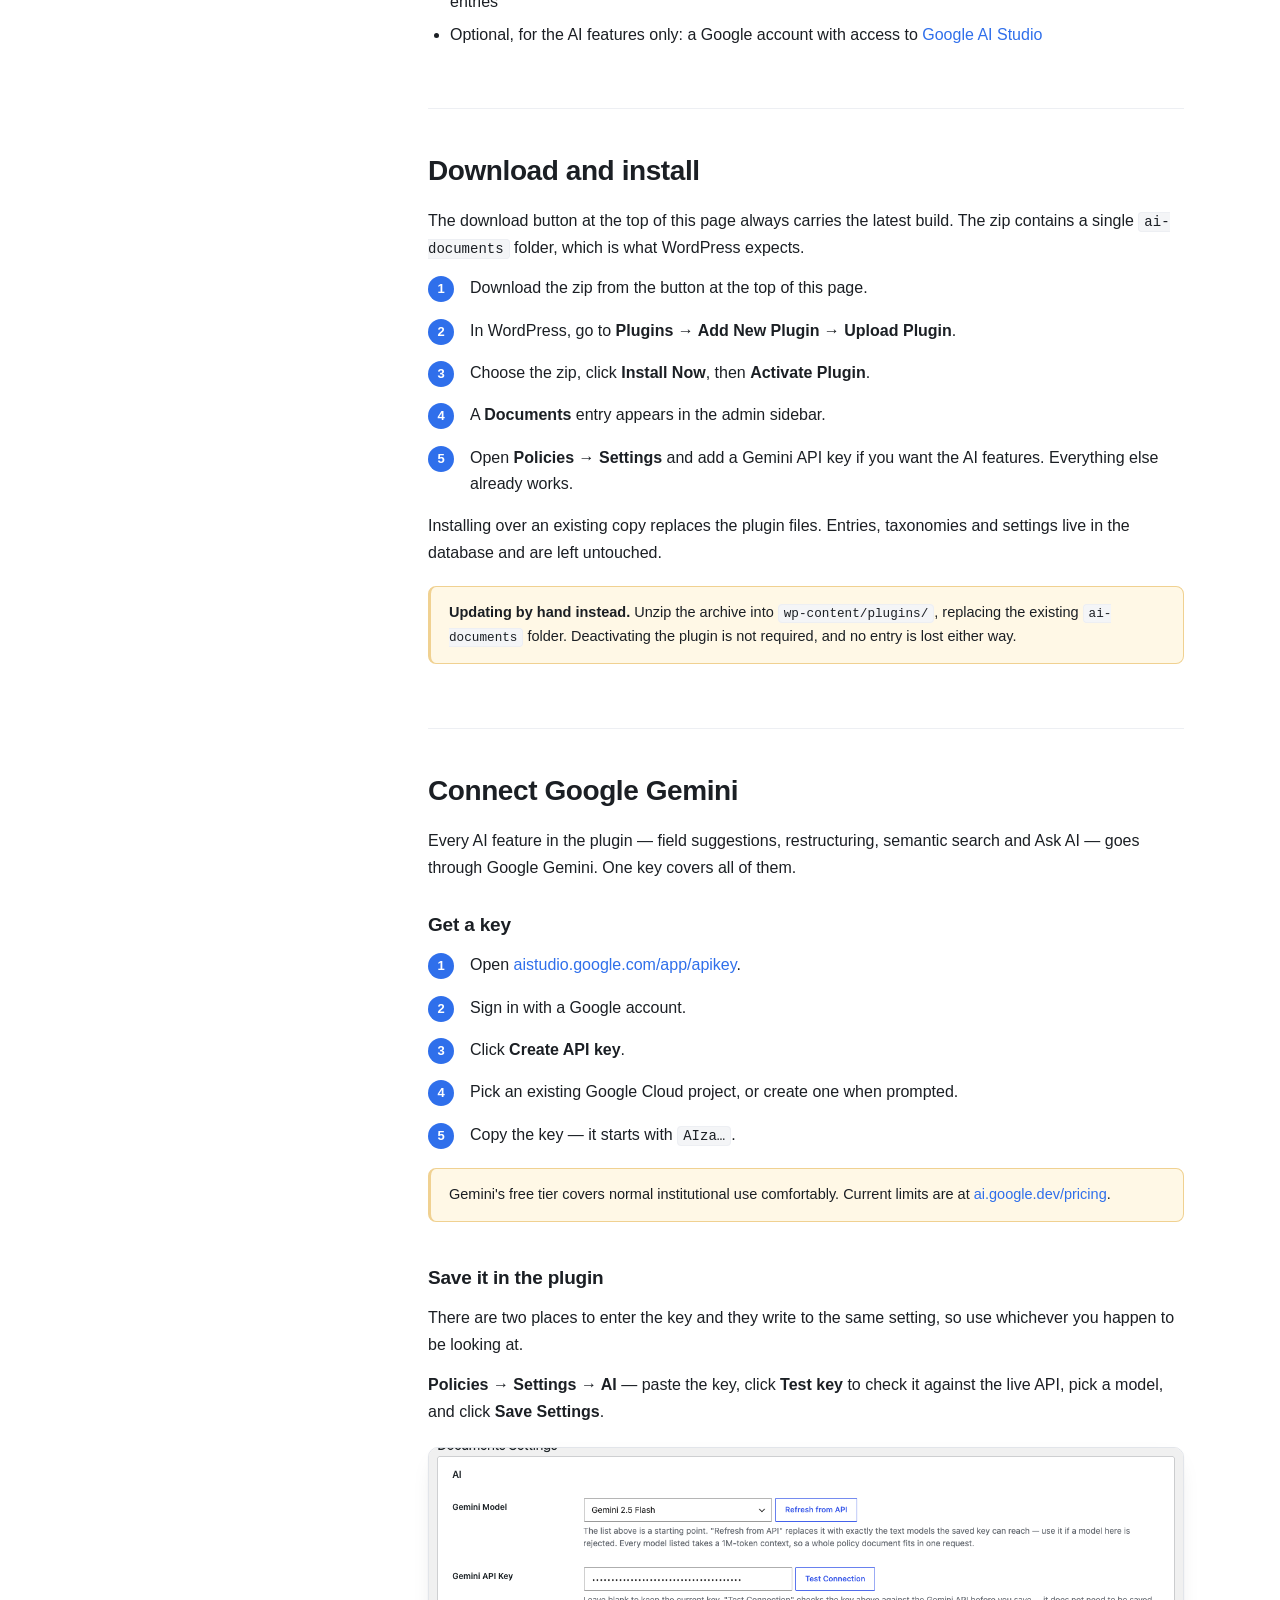
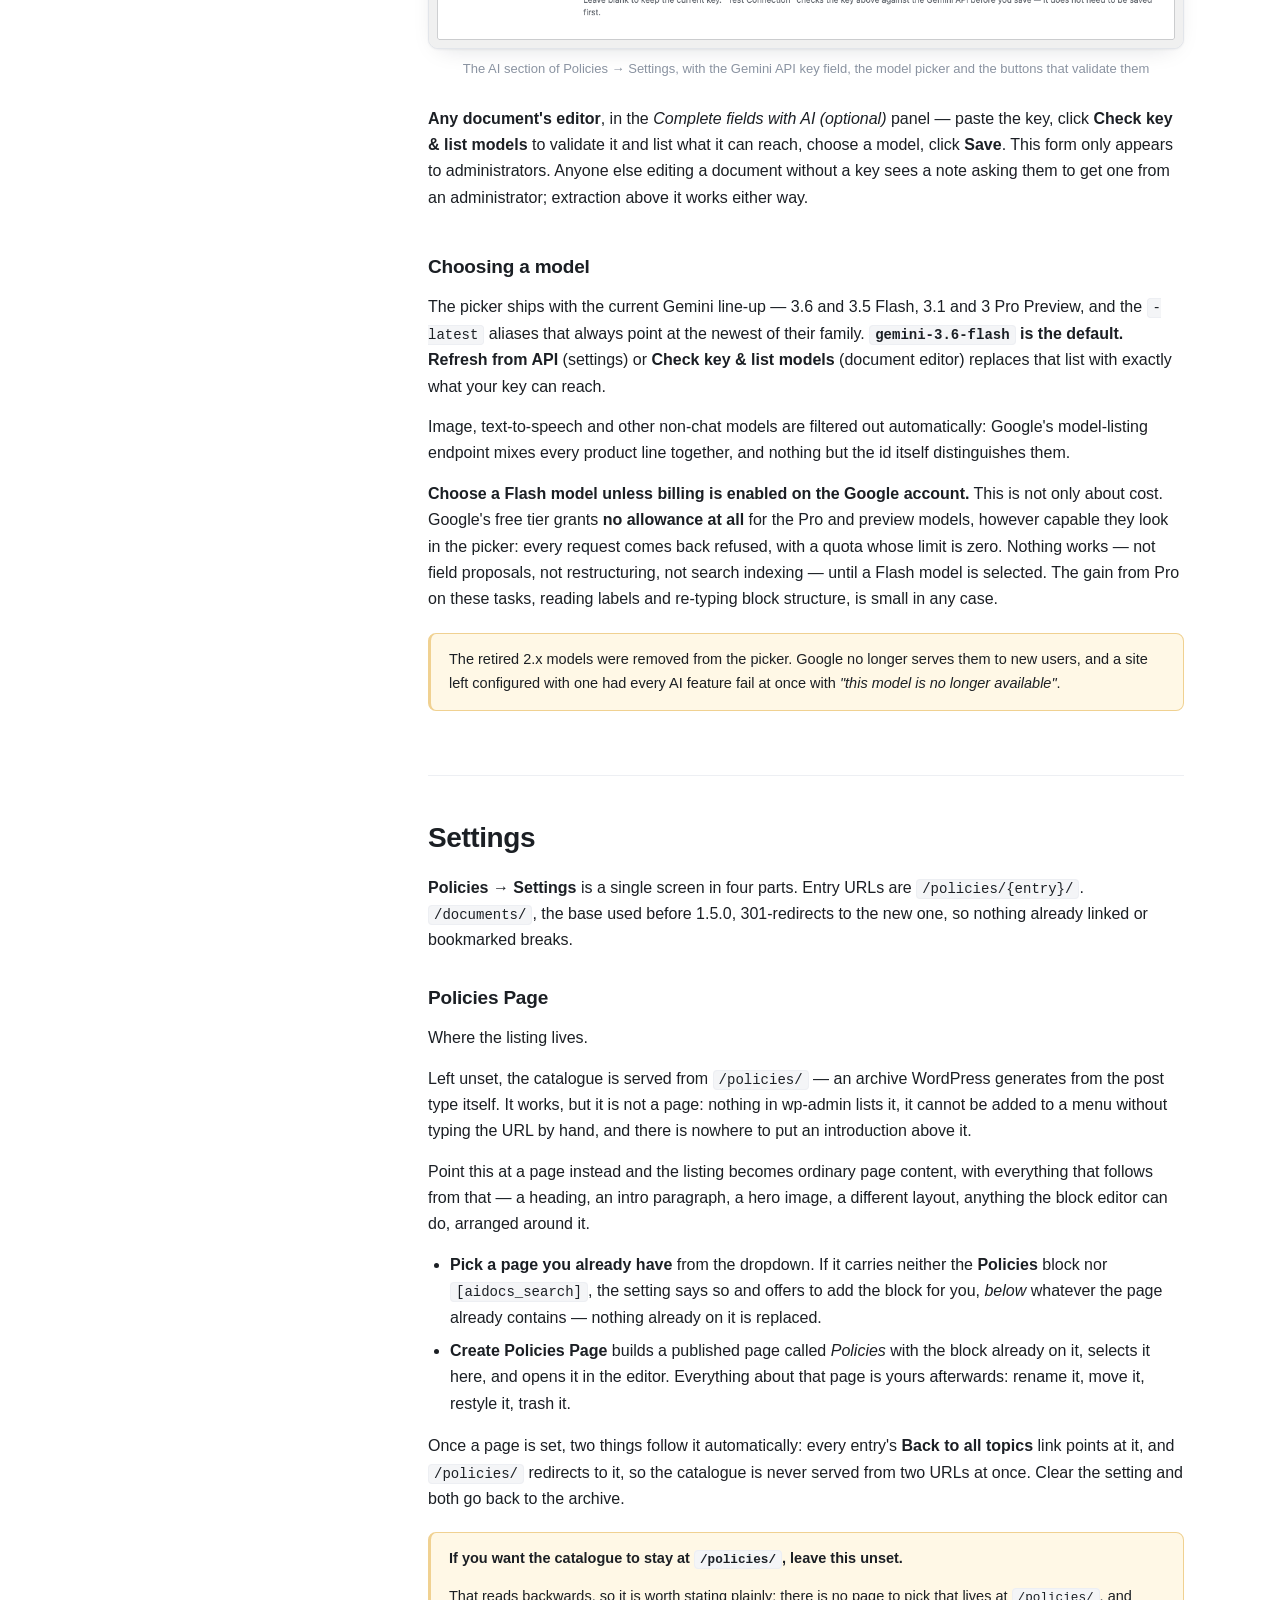
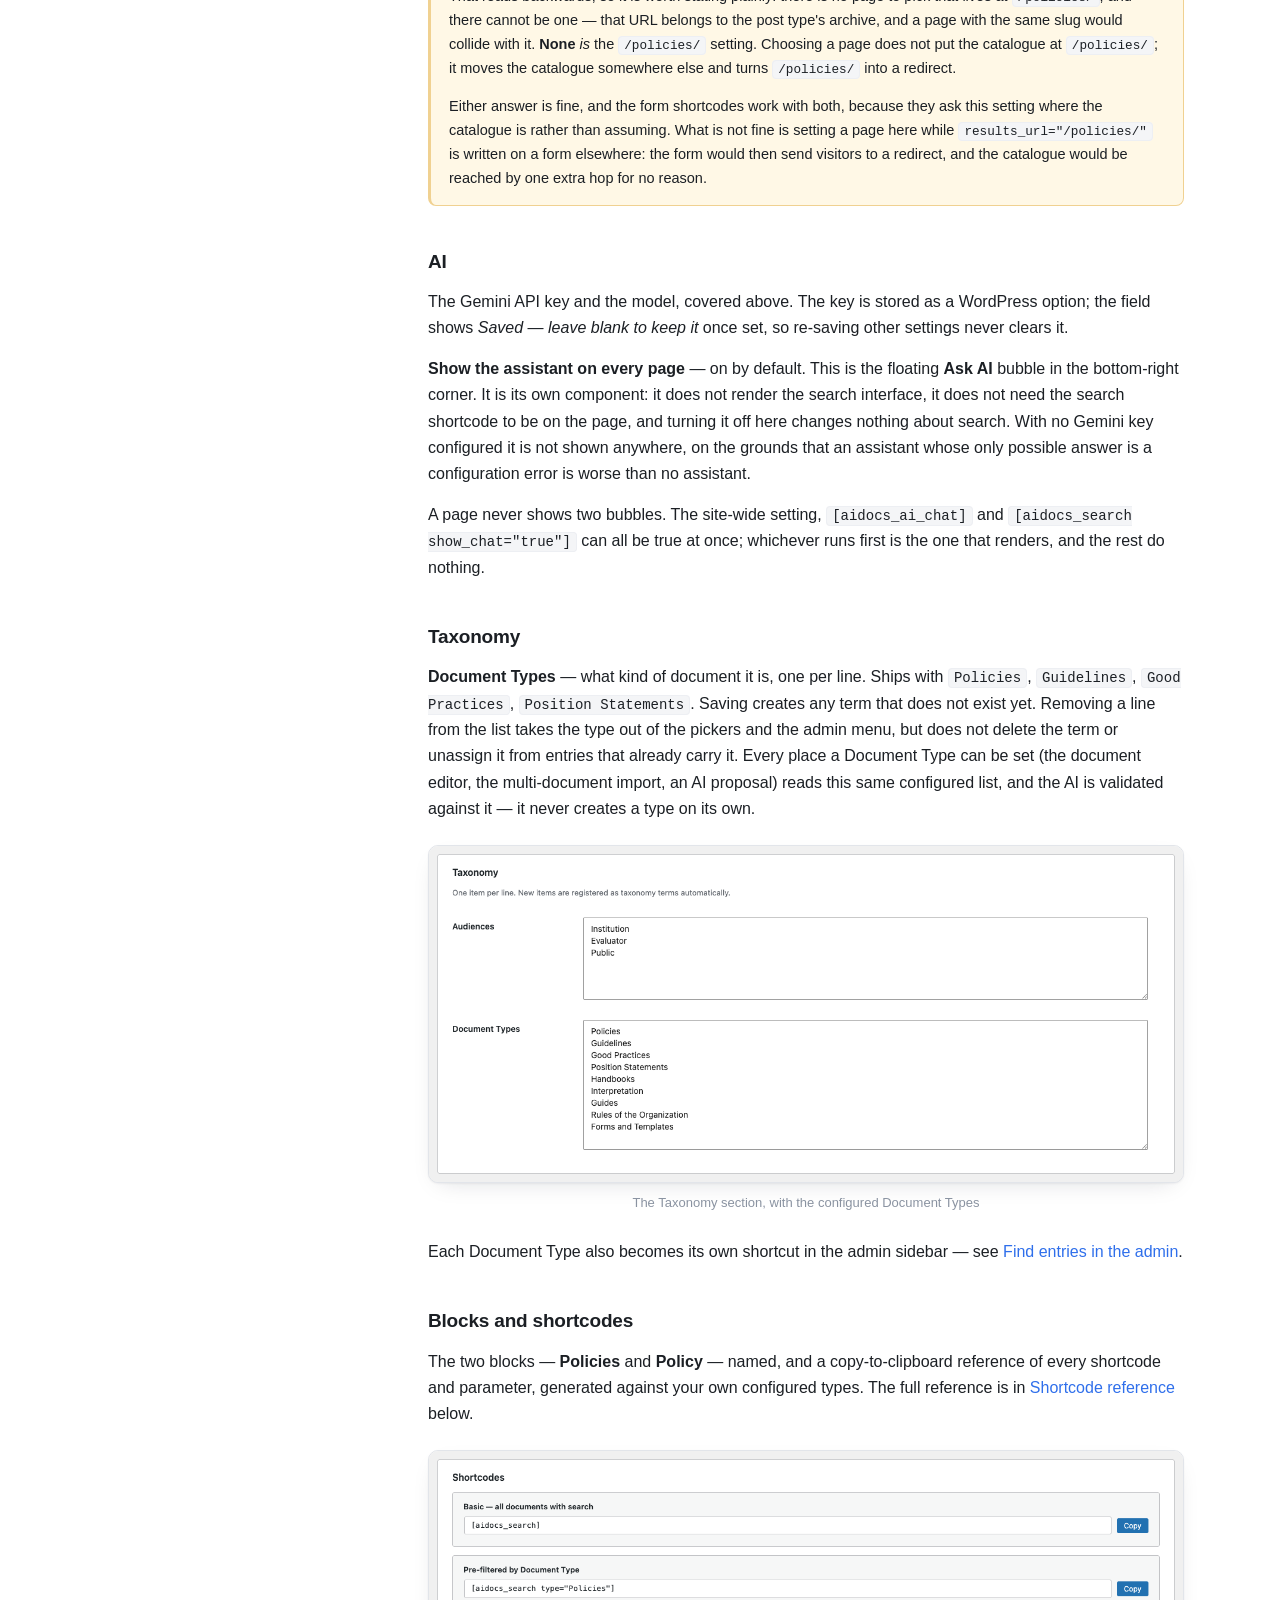
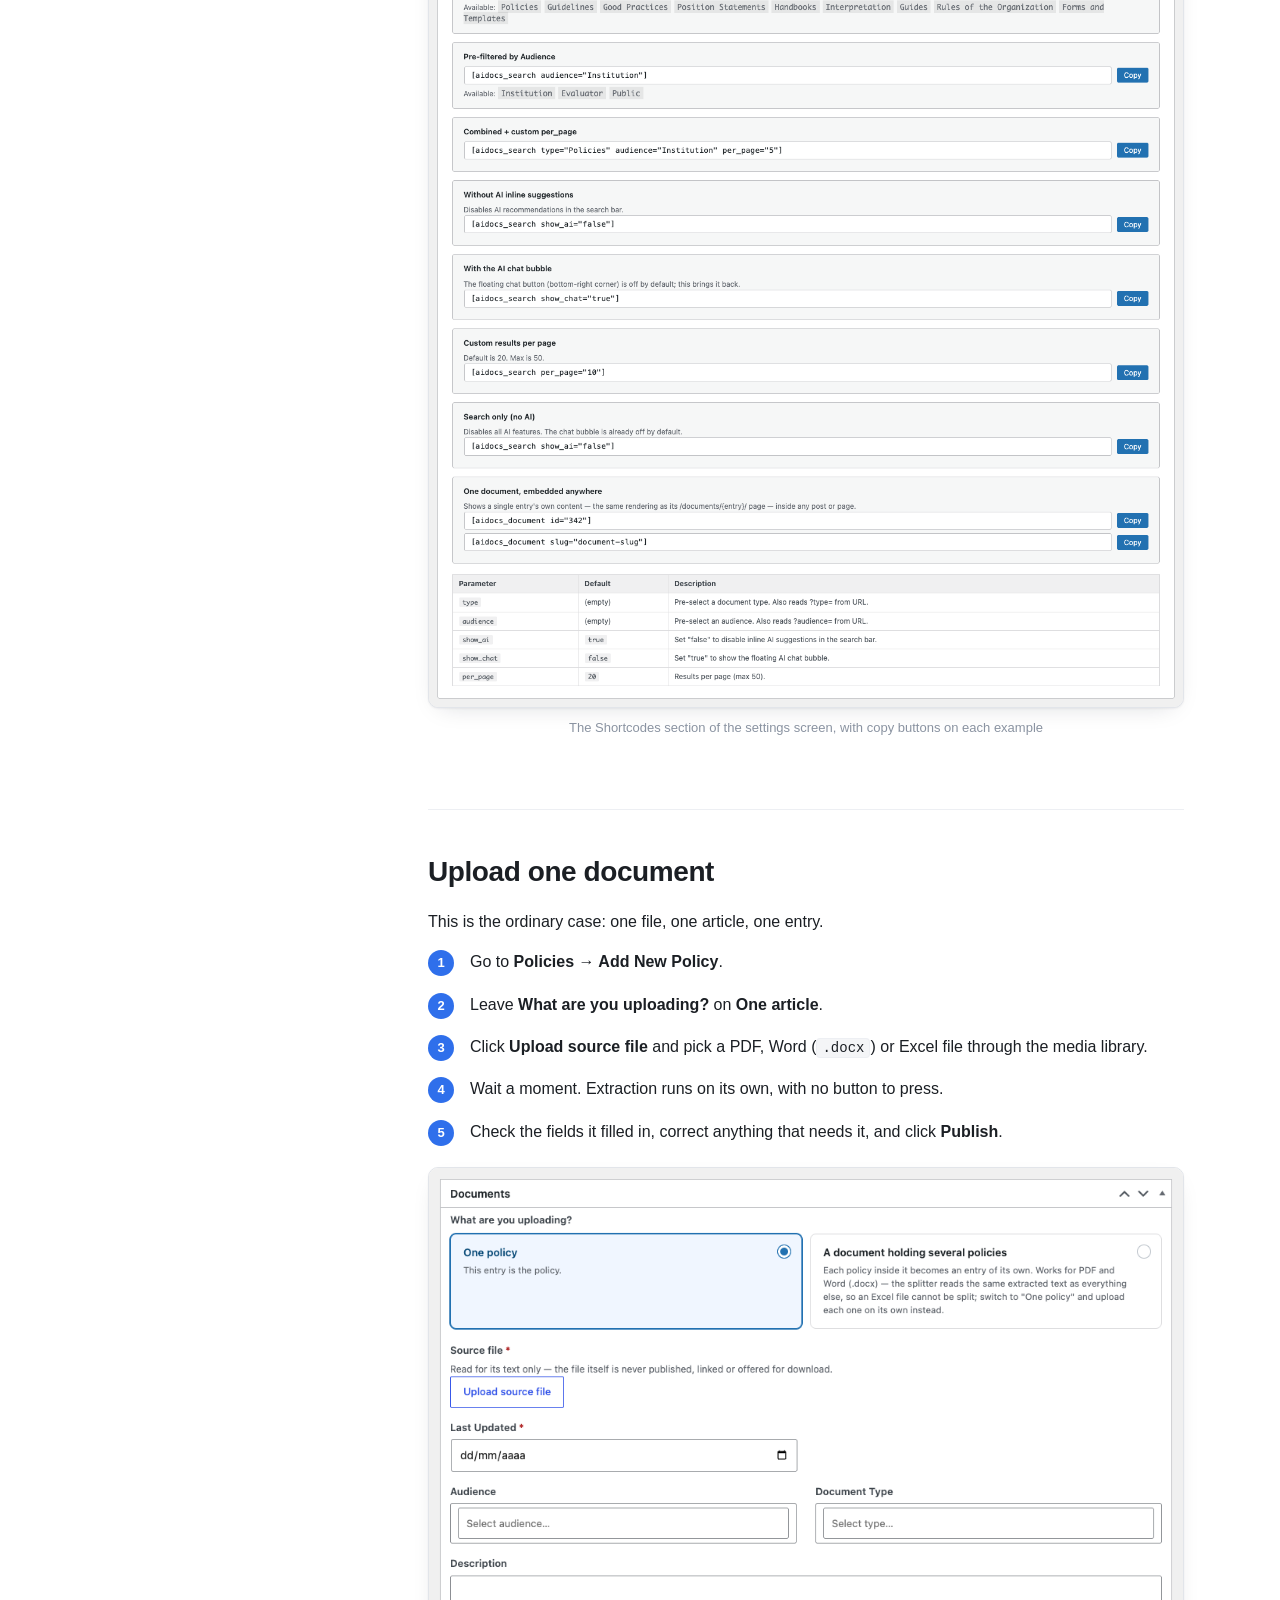
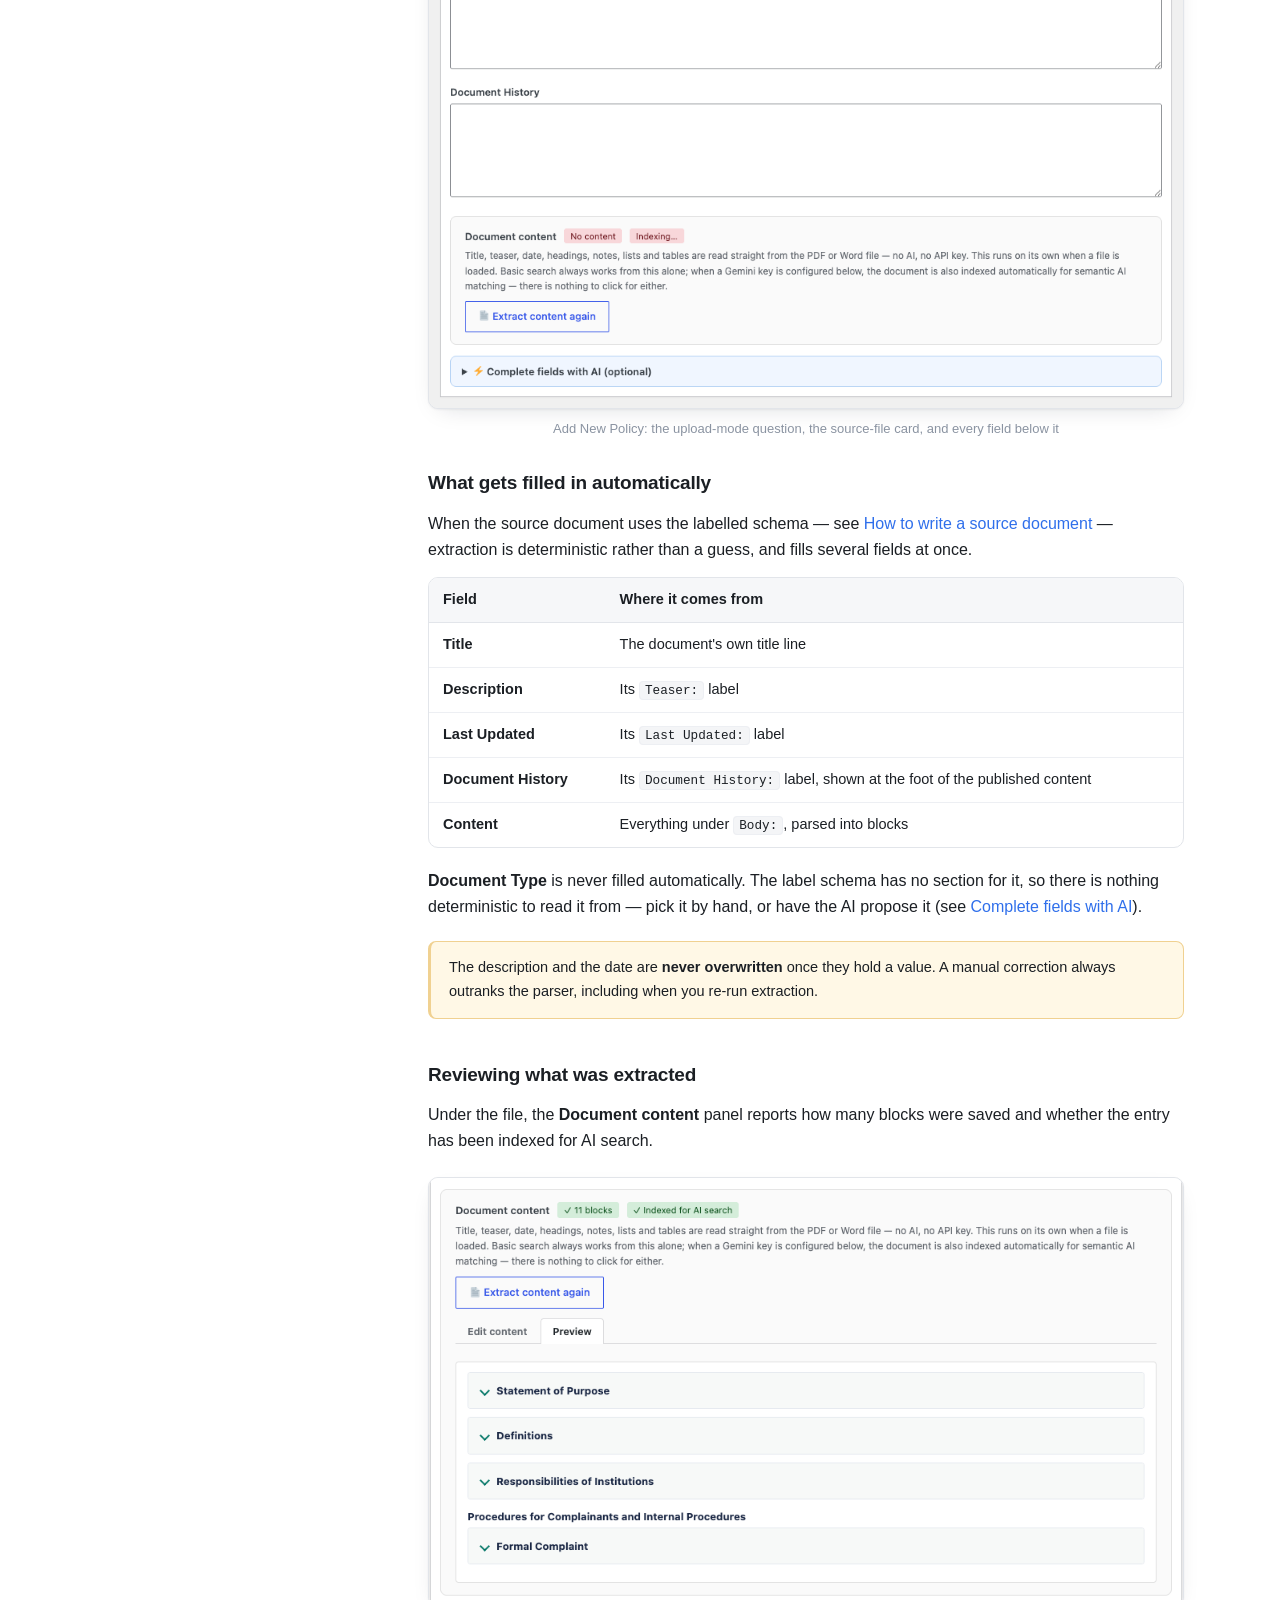
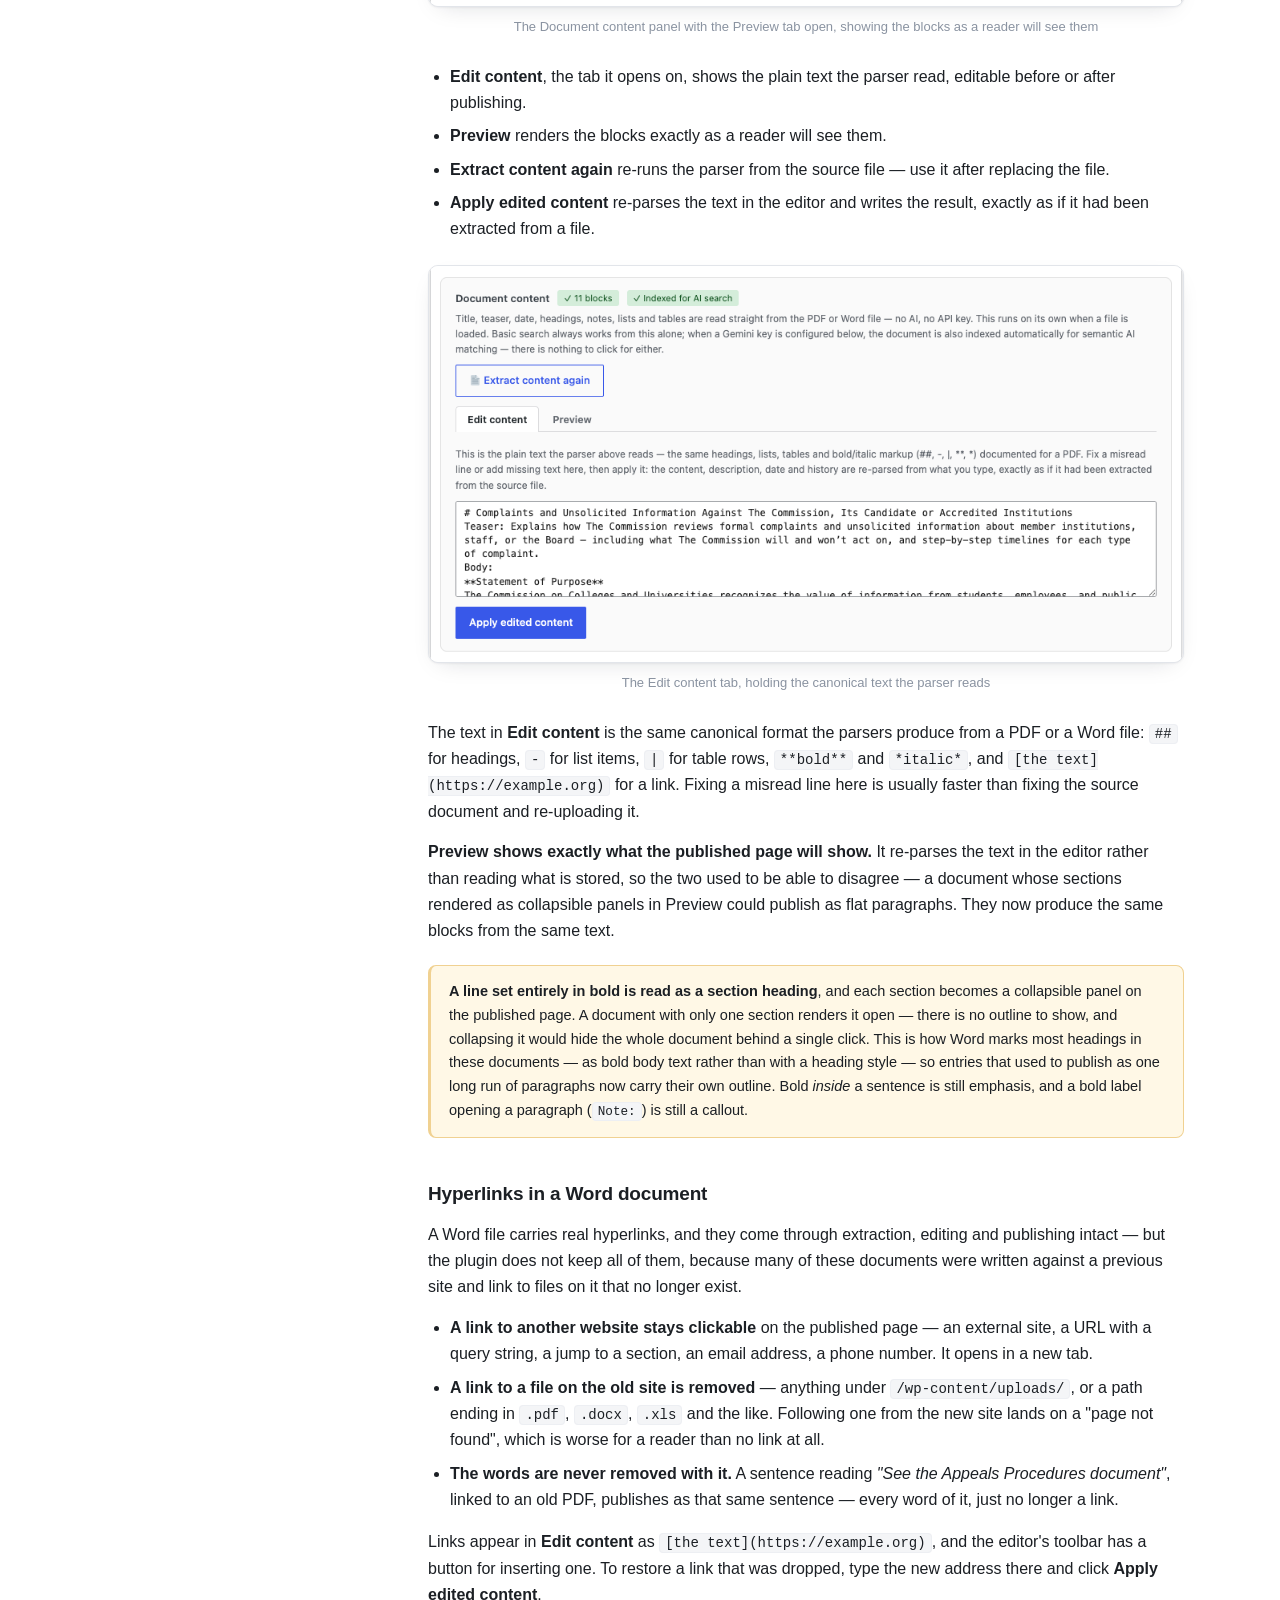
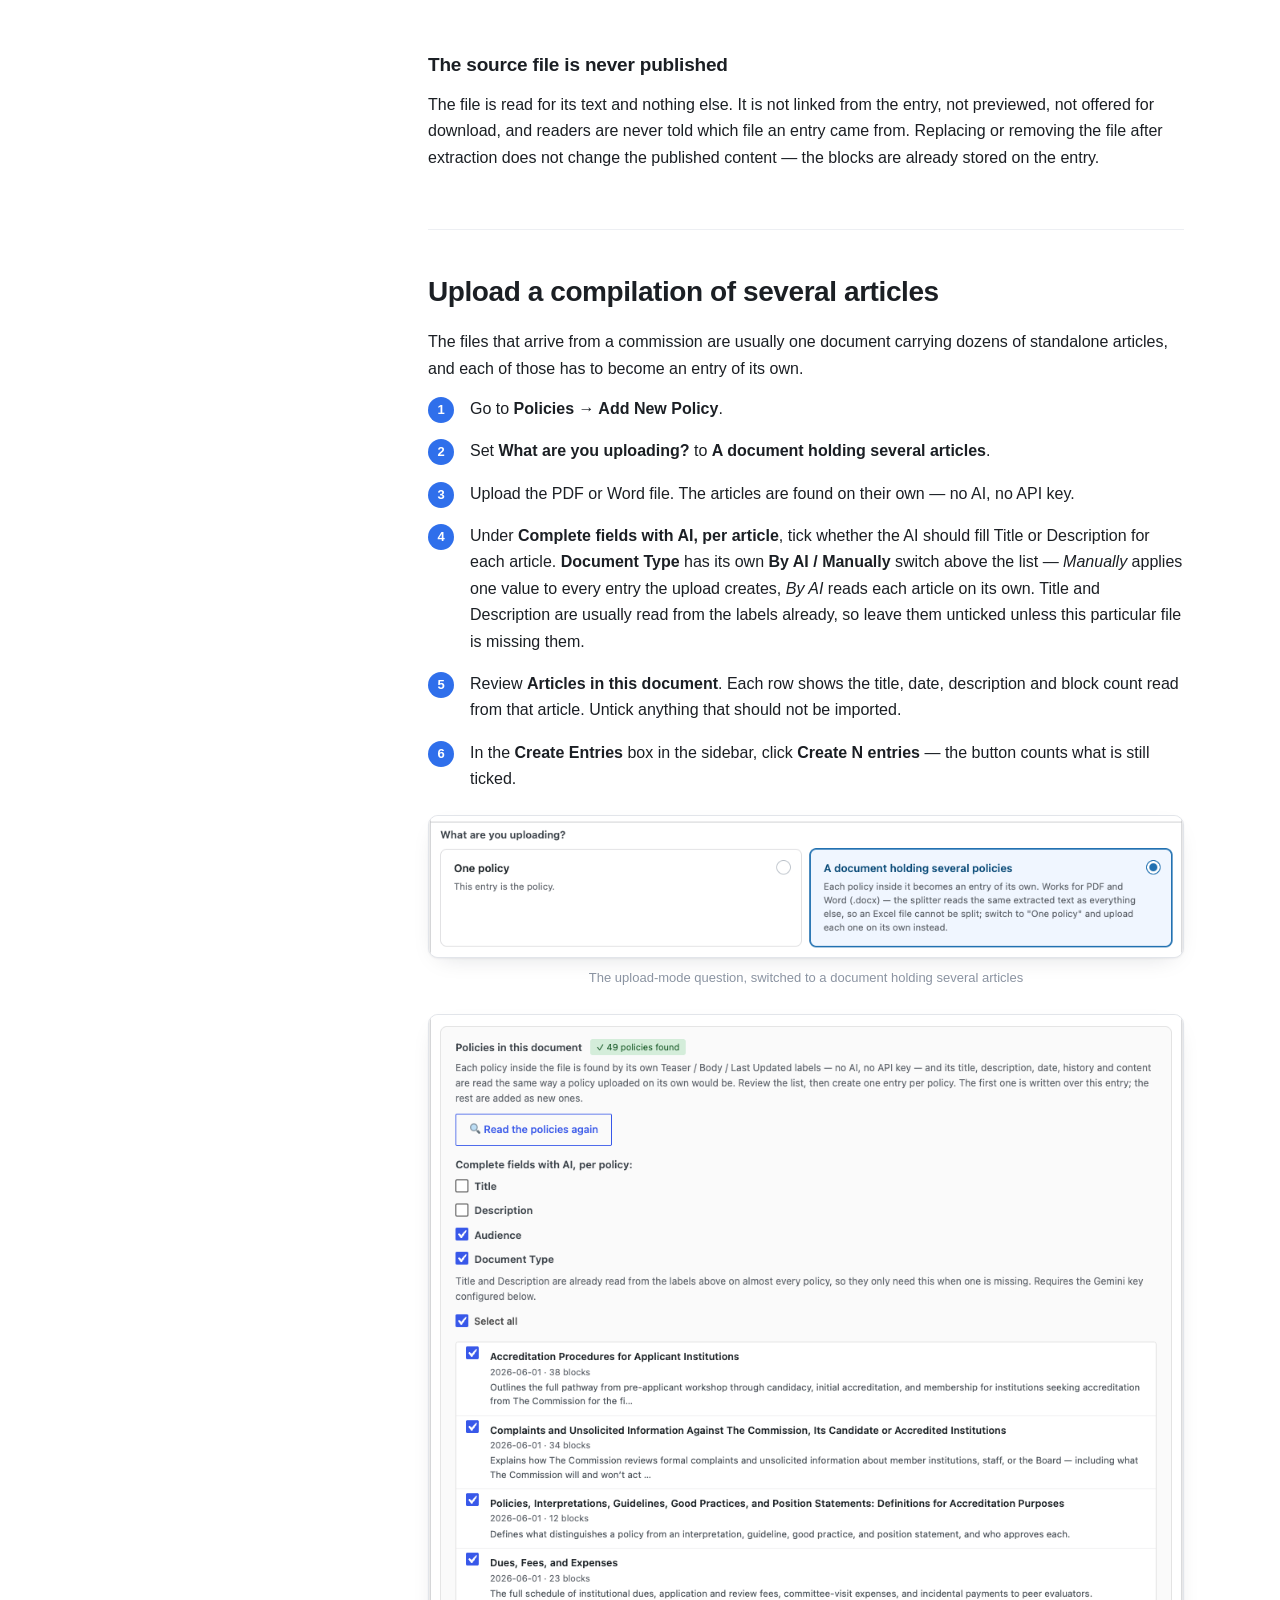
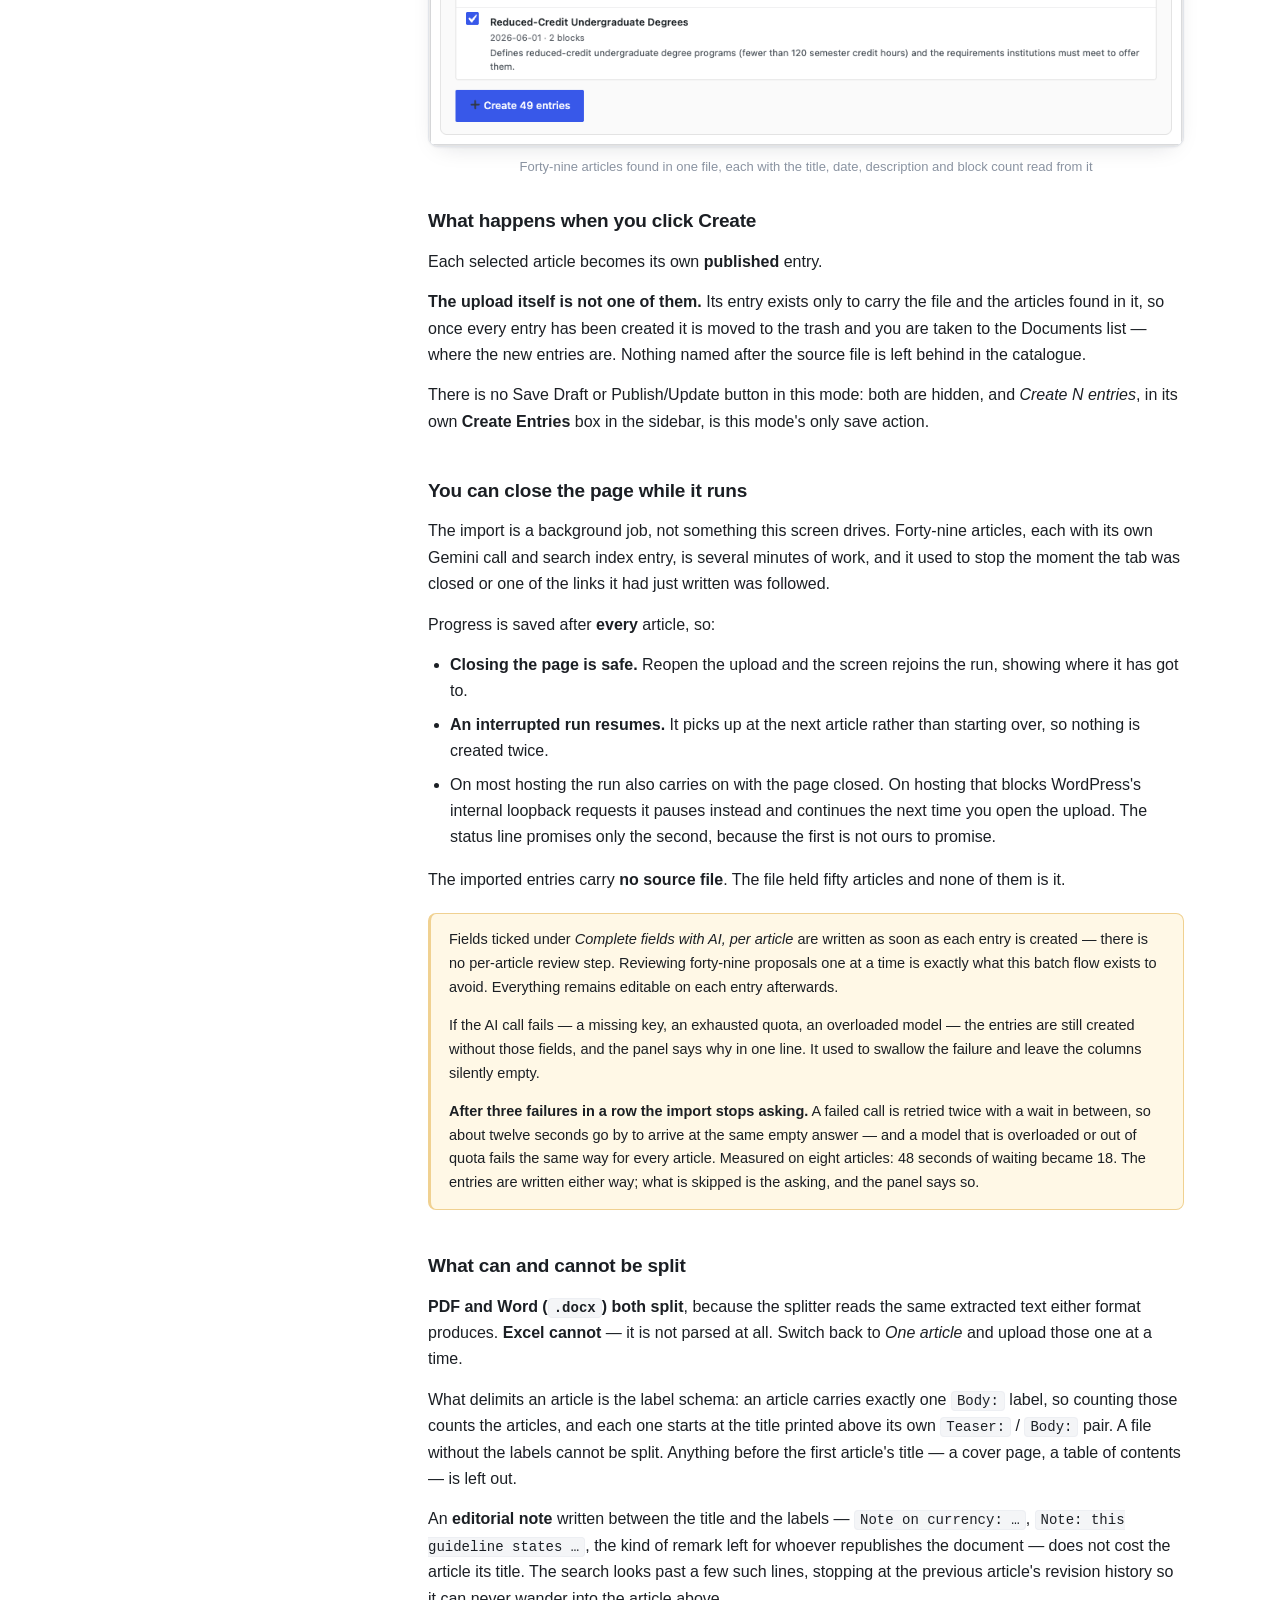
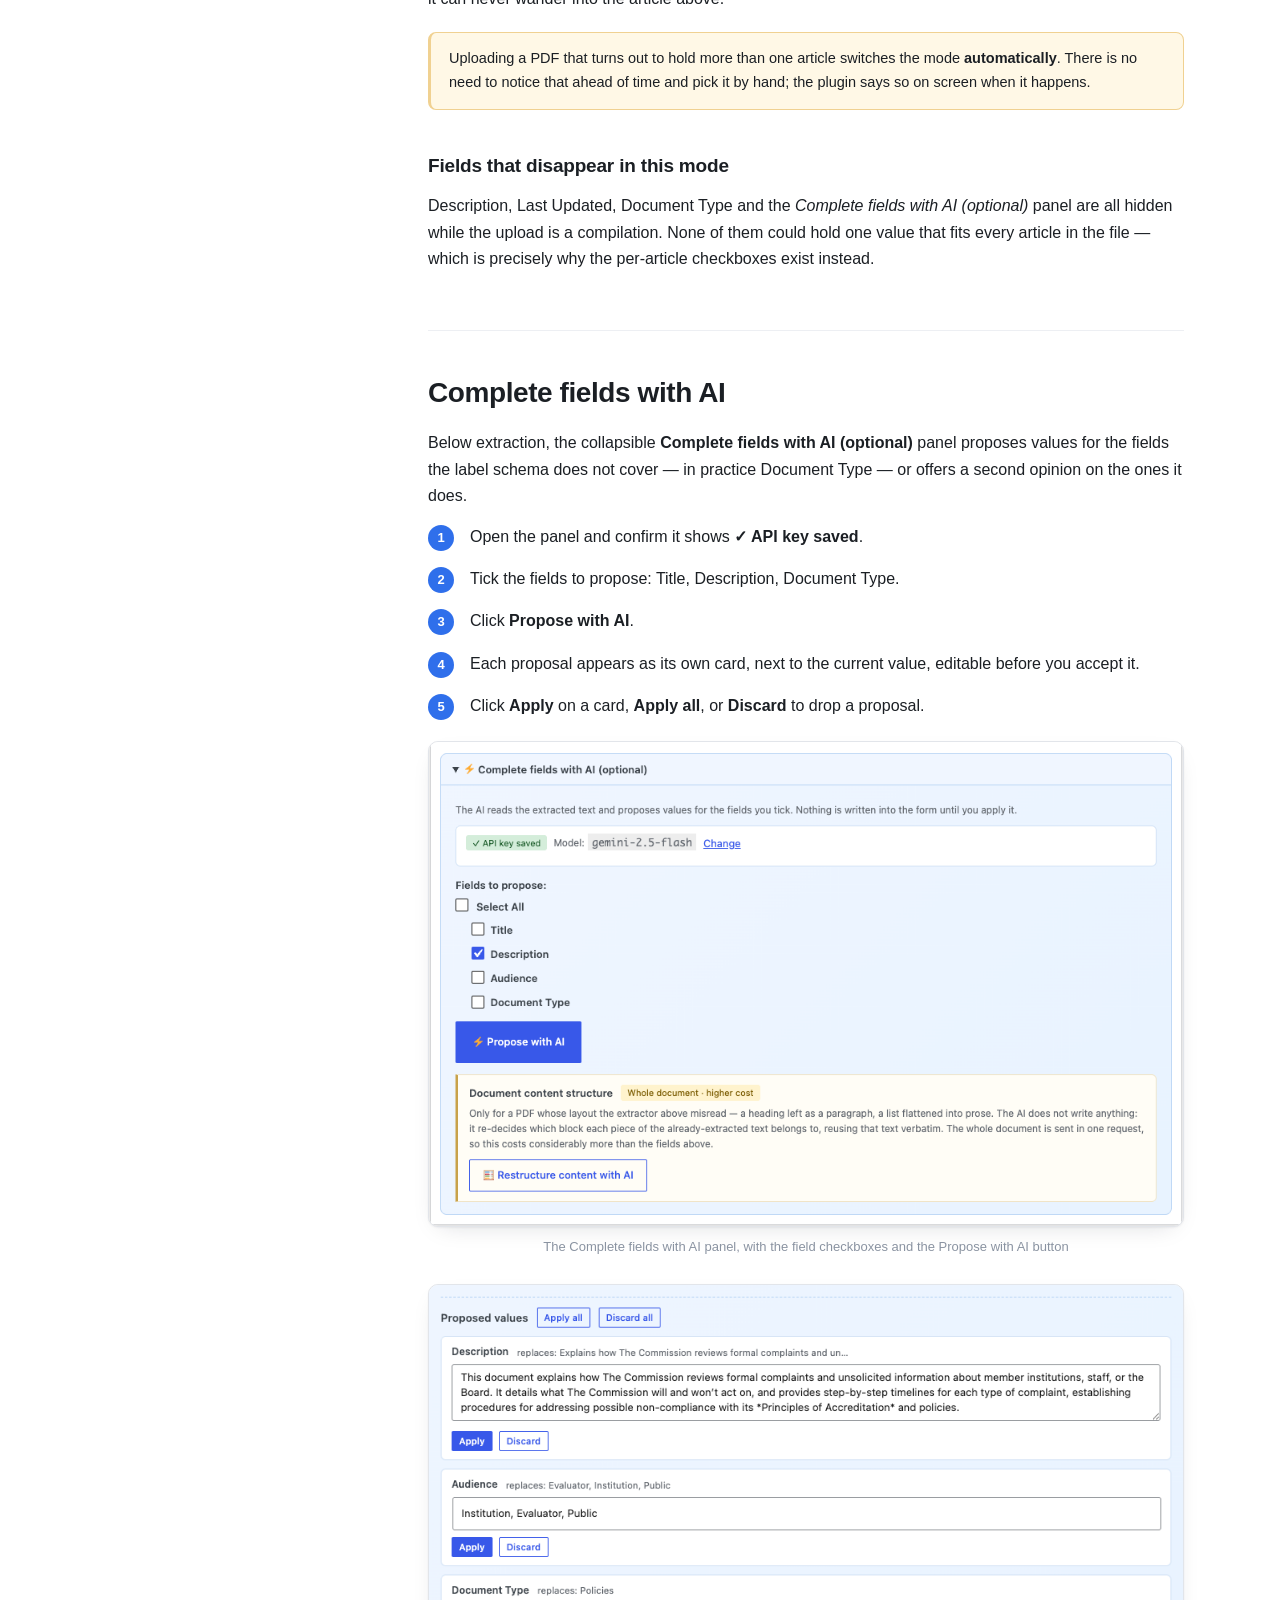
==== commit ceab3344: "Document the split search, and the two things about it that read backwards The code shipped; the man" ====
--- a/plugins/ai-documents/docs/index.html
+++ b/plugins/ai-documents/docs/index.html
@@ -139,6 +139,10 @@
 <li><strong>Create Policies Page</strong> builds a published page called <em>Policies</em> with the block already on it, selects it here, and opens it in the editor. Everything about that page is yours afterwards: rename it, move it, restyle it, trash it.</li>
 </ul>
 <p>Once a page is set, two things follow it automatically: every entry&#039;s <strong>Back to all topics</strong> link points at it, and <code>/policies/</code> redirects to it, so the catalogue is never served from two URLs at once. Clear the setting and both go back to the archive.</p>
+<blockquote class="aidoc-note"><p><strong>If you want the catalogue to stay at <code>/policies/</code>, leave this unset.</strong></p>
+<p>That reads backwards, so it is worth stating plainly: there is no page to pick that lives at <code>/policies/</code>, and there cannot be one — that URL belongs to the post type&#039;s archive, and a page with the same slug would collide with it. <strong>None</strong> <em>is</em> the <code>/policies/</code> setting. Choosing a page does not put the catalogue at <code>/policies/</code>; it moves the catalogue somewhere else and turns <code>/policies/</code> into a redirect.</p>
+<p>Either answer is fine, and the form shortcodes work with both, because they ask this setting where the catalogue is rather than assuming. What is not fine is setting a page here while <code>results_url=&quot;/policies/&quot;</code> is written on a form elsewhere: the form would then send visitors to a redirect, and the catalogue would be reached by one extra hop for no reason.</p>
+</blockquote>
 <h3 id="ai">AI</h3>
 <p>The Gemini API key and the model, covered above. The key is stored as a WordPress option; the field shows <em>Saved — leave blank to keep it</em> once set, so re-saving other settings never clears it.</p>
 <p><strong>Show the assistant on every page</strong> — on by default. This is the floating <strong>Ask AI</strong> bubble in the bottom-right corner. It is its own component: it does not render the search interface, it does not need the search shortcode to be on the page, and turning it off here changes nothing about search. With no Gemini key configured it is not shown anywhere, on the grounds that an assistant whose only possible answer is a configuration error is worse than no assistant.</p>
@@ -360,6 +364,7 @@
 <tr><td><code>show_heading</code></td><td><code>yes</code></td><td><code>yes</code> / <code>no</code></td><td><code>no</code> drops the card&#039;s own title and subtitle, for a section that already has a heading above the form.</td></tr>
 </tbody></table></div>
 <p>This is a plain GET form. It runs no JavaScript, makes no AJAX call and needs no nonce — submitting it is an ordinary navigation, so the result is a shareable URL, the back button works, and it is safe behind a page cache. Clicking a type tab submits too, carrying whatever is already typed.</p>
+<p>The tabs are real submit buttons rather than a script toggling a hidden field, which is what lets them work with scripts off. One consequence is worth knowing if you ever read the URLs: every control that can submit this form carries the type, and a browser sends a button&#039;s value only when that button is the one that submitted — so the query string always carries exactly one <code>type</code>, whichever control was used, and never the duplicate you would get from a hidden field sitting alongside the buttons.</p>
 <p>The same thing can be written as <code>[aidocs_search mode=&quot;form&quot;]</code>; the two are one shortcode with one renderer behind them, so they cannot drift apart. Prefer <code>[aidocs_policy_search]</code> — the tag says what it does.</p>
 <h4 id="recipes">Recipes</h4>
 <p>A no-AI page, ten at a time:</p>
@@ -398,6 +403,11 @@
 </tbody></table></div>
 <p><code>[sacscoc_ai_chat]</code> is the same shortcode under a second name.</p>
 <p>Nothing is rendered at all when no Gemini API key is configured.</p>
+<h4 id="where-it-sits-and-how-to-move-it">Where it sits, and how to move it</h4>
+<p>Bottom right, <strong>80px</strong> up from the bottom of the window on a desktop and <strong>76px</strong> on a phone — deliberately not the 28px a floating button usually gets. The theme pins its own gold <strong>Back to top</strong> arrow at 30px, and that arrow is about 32px tall, so a bubble any lower covers it exactly when a reader has scrolled far enough to want it. At 80px there is roughly 19px of clear space between the two.</p>
+<p>The whole position is one number:</p>
+<div class="aidoc-code"><button class="aidoc-copy" type="button" aria-label="Copy">Copy</button><pre><code class="lang-css">.aidocs-scope { --aidocs-bubble-bottom: 80px; }</code></pre></div>
+<p>Set that in the theme&#039;s Additional CSS and the bubble moves. The open panel is derived from the same token — it sits a fixed distance above the bubble — so the two can never drift apart, and the panel&#039;s height is capped against the window, so raising the bubble shortens the panel rather than pushing its header off the top of a phone screen. <code>--aidocs-bubble-right</code> moves it horizontally the same way.</p>
 <h3 id="the-same-two-things-as-blocks">The same two things, as blocks</h3>
 <p>Nothing has to be typed. The block inserter carries both:</p>
 <ul>
